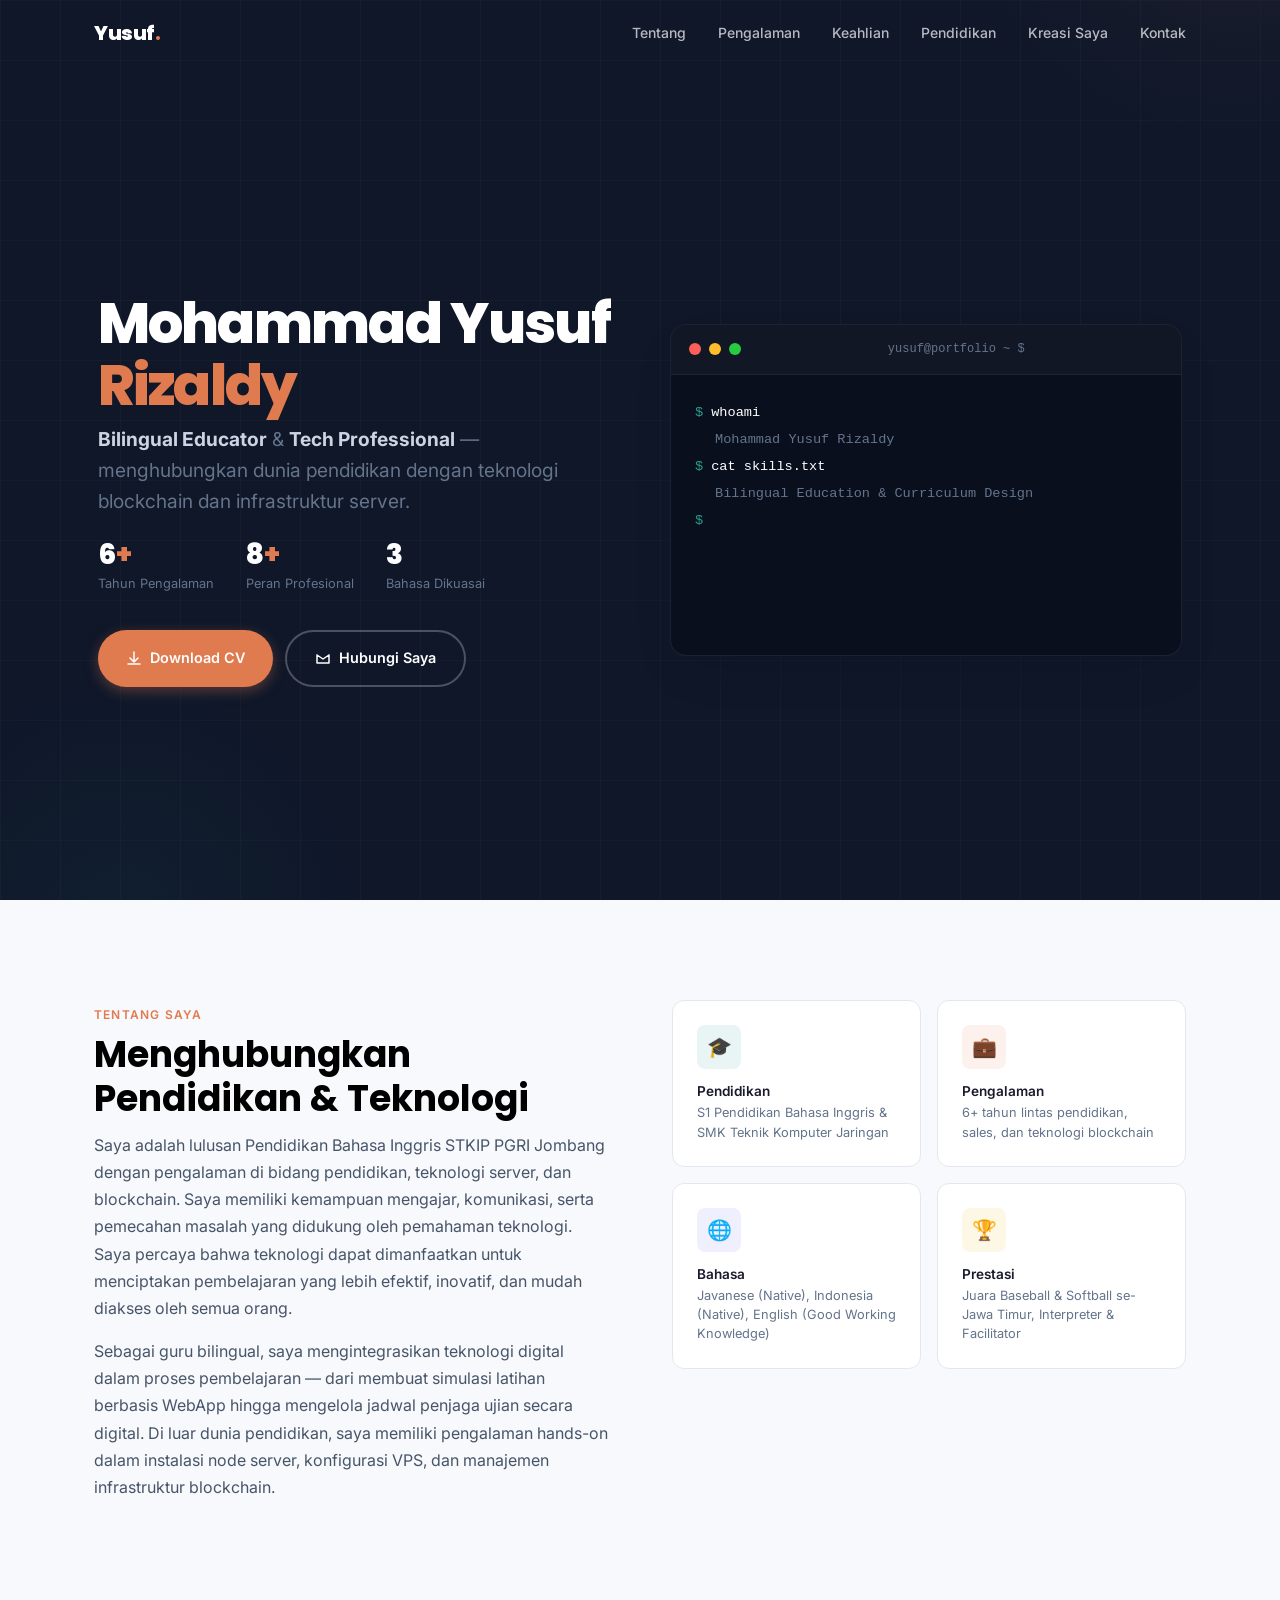
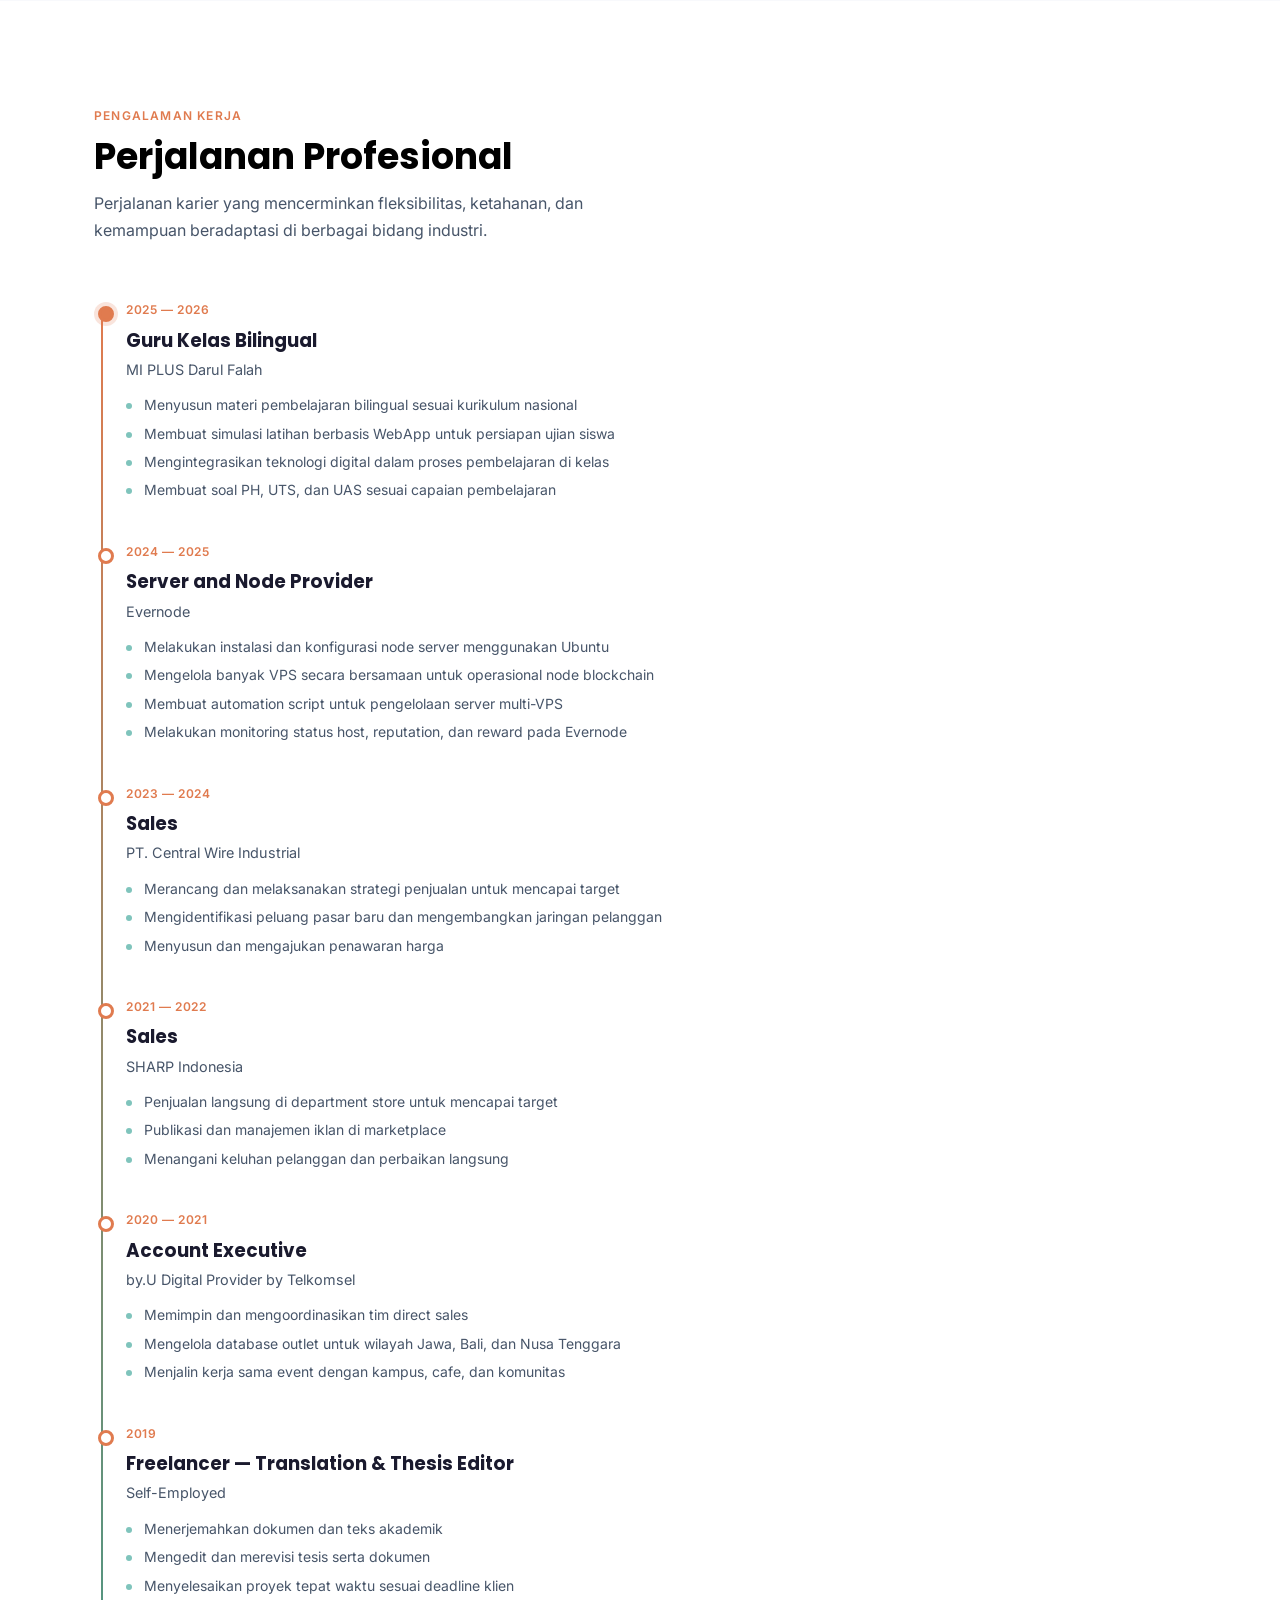
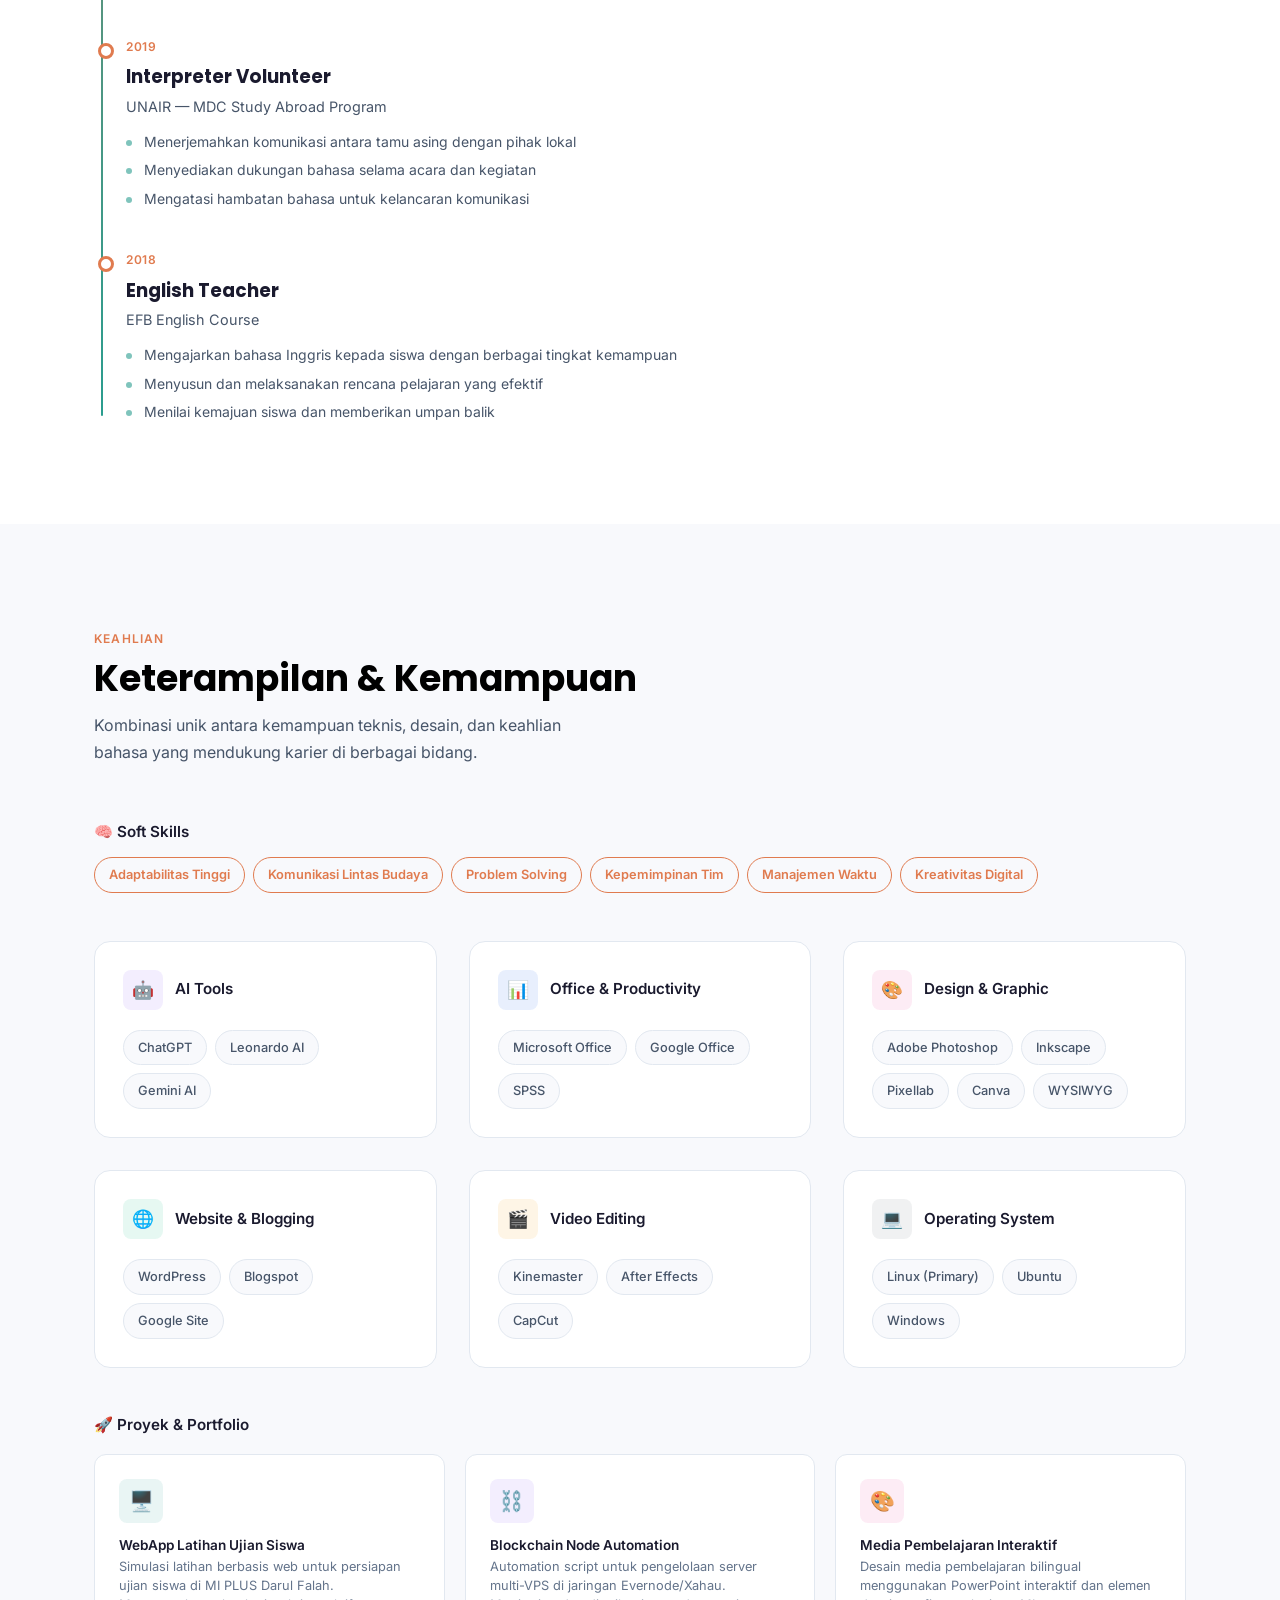
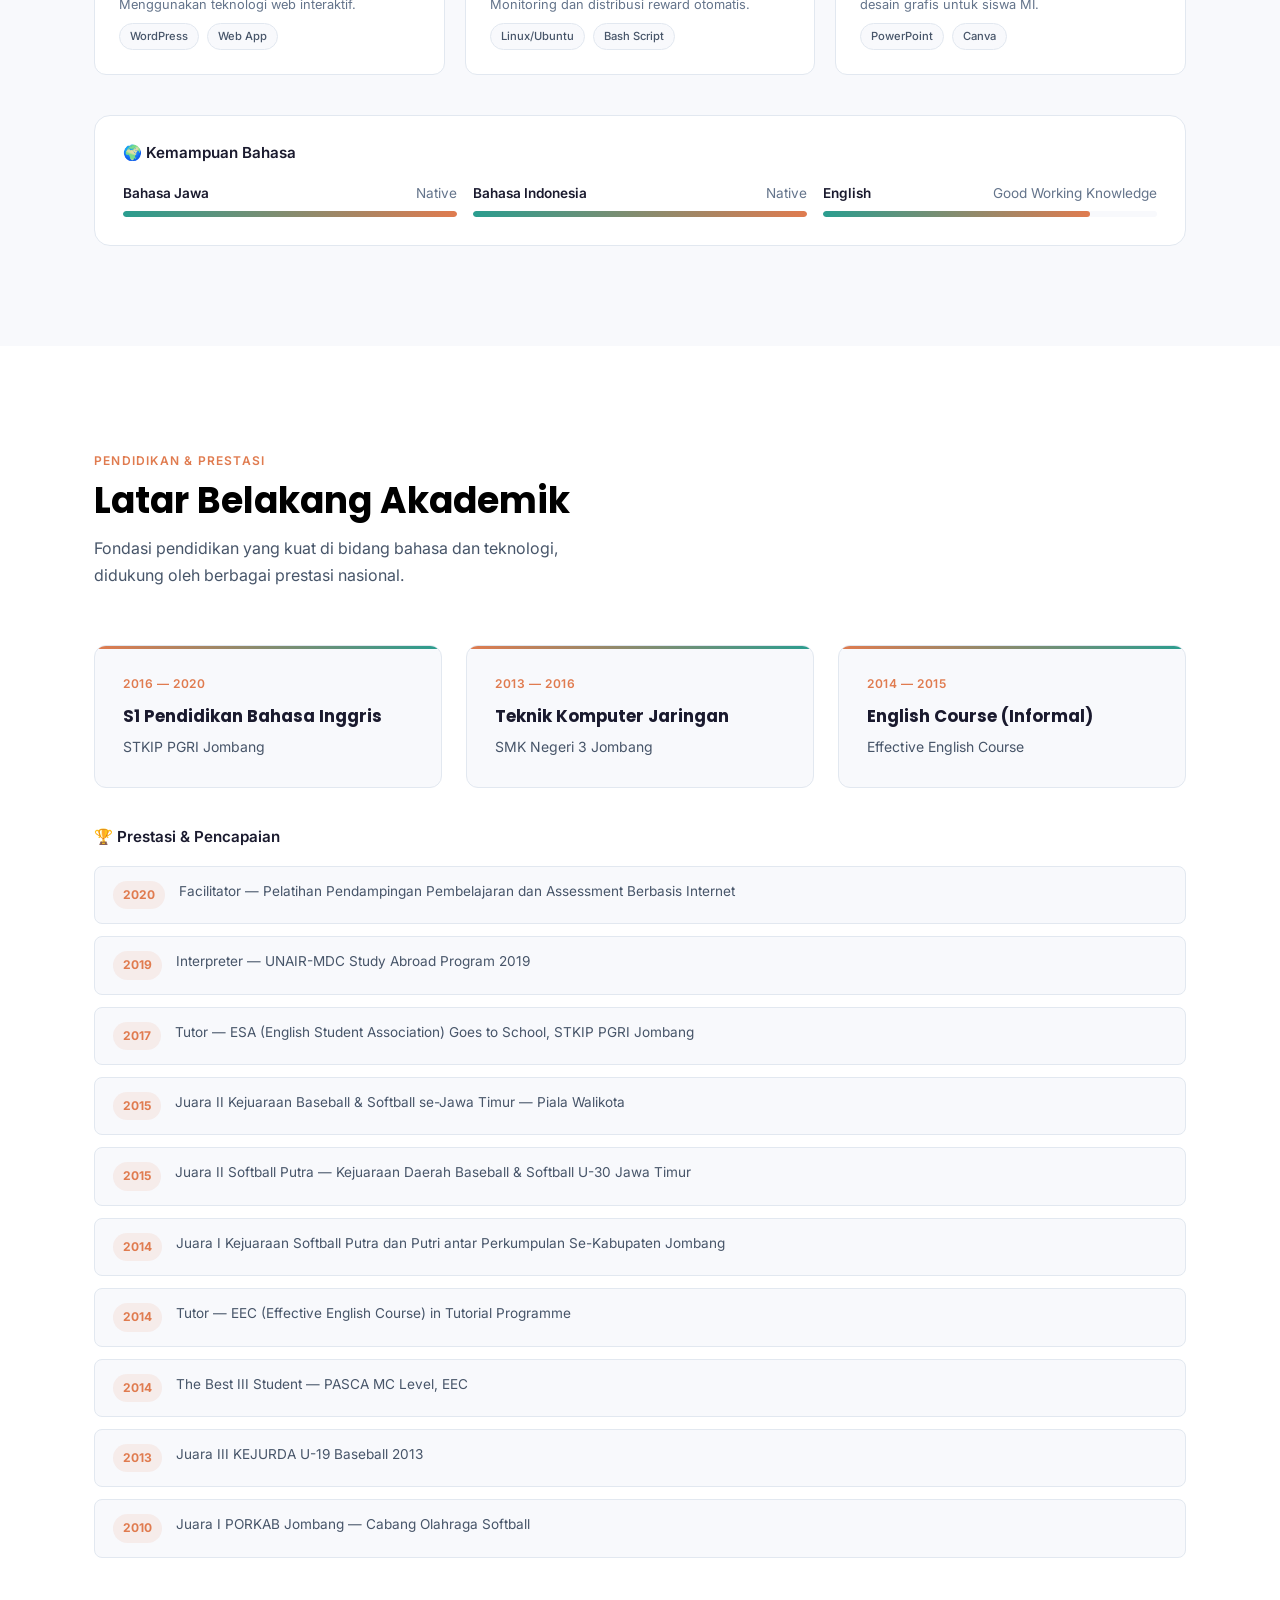
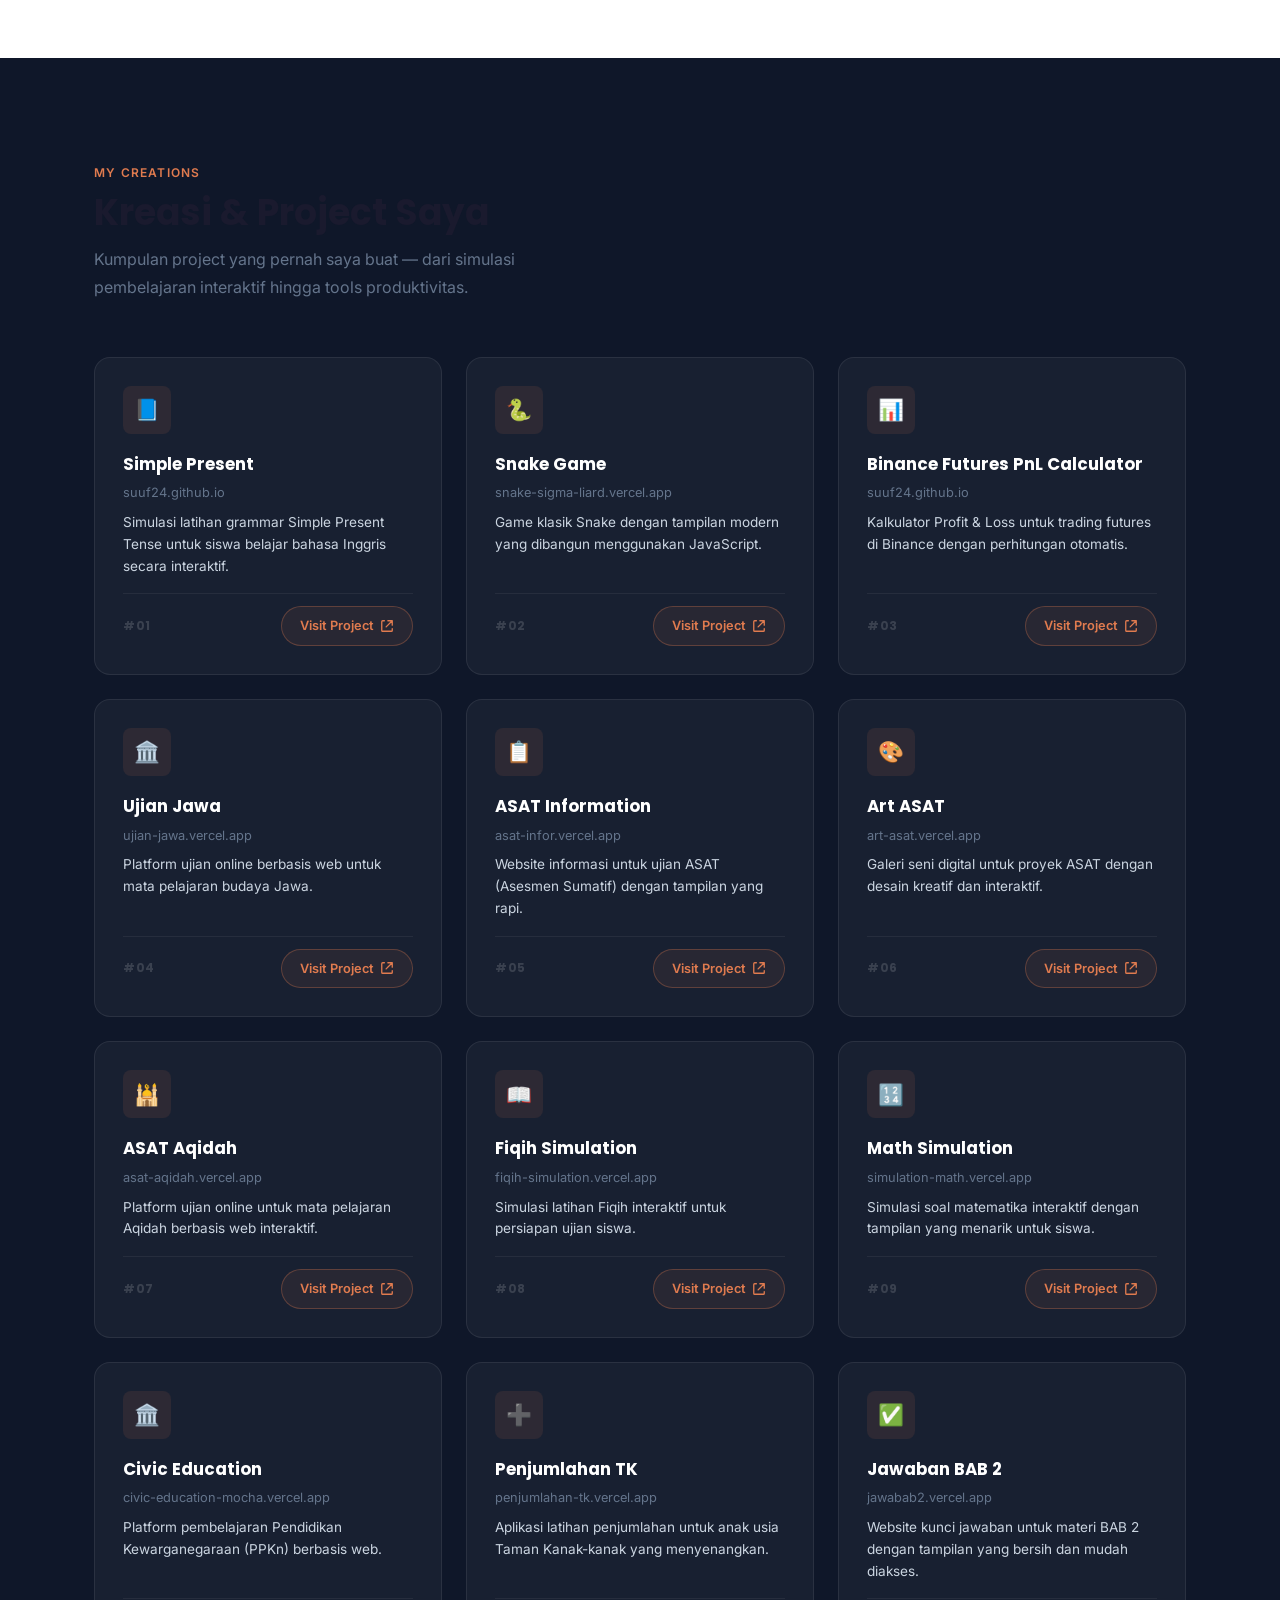
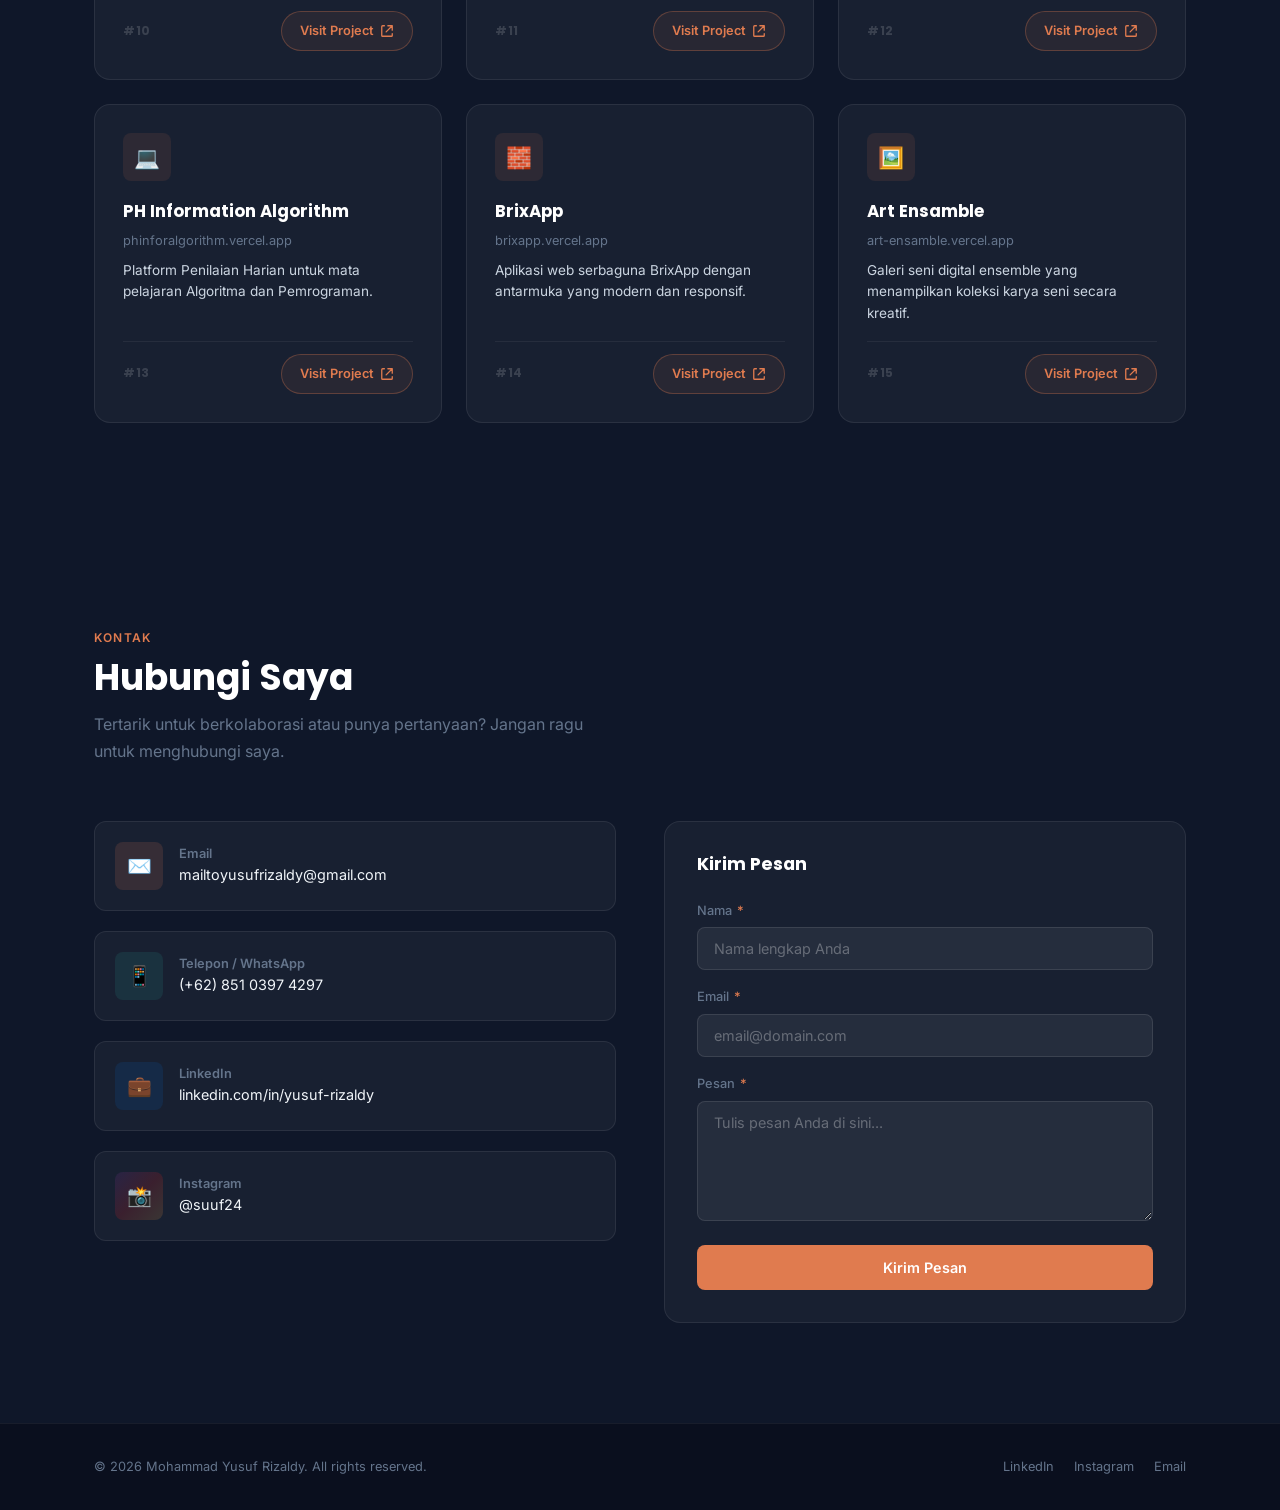
==== index.html @ 2b159a13 "Add files via upload" ====
<!DOCTYPE html>
<html lang="id">
<head>
  <meta charset="UTF-8">
  <meta name="viewport" content="width=device-width, initial-scale=1.0">
  <title>Mohammad Yusuf Rizaldy — Bilingual Educator & Tech Professional</title>
  <meta name="description" content="Portfolio Mohammad Yusuf Rizaldy — Guru Bilingual, Server & Blockchain Node Provider, dan profesional multifaset dengan latar belakang pendidikan bahasa Inggris dan teknologi.">
  <meta name="keywords" content="Mohammad Yusuf Rizaldy, portfolio, guru bilingual, blockchain, server provider, English teacher">
  <meta name="author" content="Mohammad Yusuf Rizaldy">

  <!-- Open Graph -->
  <meta property="og:title" content="Mohammad Yusuf Rizaldy — Bilingual Educator & Tech Professional">
  <meta property="og:description" content="Portfolio profesional Mohammad Yusuf Rizaldy. Guru Bilingual, Server & Blockchain Node Provider.">
  <meta property="og:type" content="website">

  <!-- Google Fonts -->
  <link rel="preconnect" href="https://fonts.googleapis.com">
  <link rel="preconnect" href="https://fonts.gstatic.com" crossorigin>
  <link href="https://fonts.googleapis.com/css2?family=Inter:wght@400;500;600;700&family=Poppins:wght@600;700;800&display=swap" rel="stylesheet">

  <style>
    /* ============================================
       CSS TOKEN SYSTEM
       ============================================ */
    :root {
      --bg-dark: #0F1729;
      --bg-darker: #0A0F1E;
      --bg-light: #F8F9FC;
      --bg-surface: #FFFFFF;
      --accent: #E07B4F;
      --accent-hover: #C96A40;
      --accent-secondary: #2A9D8F;
      --accent-secondary-hover: #238B7E;
      --text-primary: #1A1A2E;
      --text-secondary: #475569;
      --text-muted: #64748B; /* WCAG AA on #F8F9FC → 4.76:1 */
      --text-light: #CBD5E1;
      --text-on-dark: #F1F5F9;
      --border: #E2E8F0;
      --border-light: #F1F5F9;
      --shadow-sm: 0 1px 2px rgba(0,0,0,0.05);
      --shadow-md: 0 4px 6px -1px rgba(0,0,0,0.07), 0 2px 4px -2px rgba(0,0,0,0.05);
      --shadow-lg: 0 10px 25px -3px rgba(0,0,0,0.08), 0 4px 6px -4px rgba(0,0,0,0.04);
      --shadow-xl: 0 20px 50px -12px rgba(0,0,0,0.12);
      --radius-sm: 8px;
      --radius-md: 12px;
      --radius-lg: 16px;
      --radius-xl: 24px;
      --font-display: 'Poppins', sans-serif;
      --font-body: 'Inter', sans-serif;
      --transition-fast: 150ms ease;
      --transition-base: 250ms ease;
      --transition-slow: 400ms cubic-bezier(0.16, 1, 0.3, 1);
      --max-width: 1140px;
      --section-gap: 100px;
    }

    /* ============================================
       RESET & BASE
       ============================================ */
    *, *::before, *::after {
      margin: 0;
      padding: 0;
      box-sizing: border-box;
    }

    html {
      scroll-behavior: smooth;
      -webkit-text-size-adjust: 100%;
    }

    body {
      font-family: var(--font-body);
      color: var(--text-primary);
      background: var(--bg-light);
      line-height: 1.7;
      font-size: 16px;
      overflow-x: hidden;
    }

    img { max-width: 100%; display: block; }
    a { color: inherit; text-decoration: none; }
    ul { list-style: none; }

    .container {
      max-width: var(--max-width);
      margin: 0 auto;
      padding: 0 24px;
    }

    /* ============================================
       SKIP LINK (A11y)
       ============================================ */
    .skip-link {
      position: absolute;
      top: -100%;
      left: 16px;
      z-index: 10000;
      padding: 12px 24px;
      background: var(--accent);
      color: #fff;
      font-weight: 600;
      border-radius: var(--radius-sm);
      transition: top var(--transition-fast);
    }

    .skip-link:focus {
      top: 16px;
    }

    /* ============================================
       TYPOGRAPHY
       ============================================ */
    h1, h2, h3, h4 {
      font-family: var(--font-display);
      font-weight: 700;
      line-height: 1.2;
    }

    h2 {
      font-size: clamp(1.75rem, 4vw, 2.25rem);
      color: var(--text-primary);
      margin-bottom: 12px;
    }

    .section-subtitle {
      font-size: 1rem;
      color: var(--text-secondary);
      margin-bottom: 48px;
      max-width: 520px;
    }

    .section-label {
      display: inline-block;
      font-family: var(--font-body);
      font-size: 0.75rem;
      font-weight: 600;
      letter-spacing: 0.1em;
      text-transform: uppercase;
      color: var(--accent);
      margin-bottom: 8px;
    }

    /* ============================================
       BUTTONS
       ============================================ */
    .btn {
      display: inline-flex;
      align-items: center;
      gap: 8px;
      padding: 14px 28px;
      border-radius: 50px;
      font-family: var(--font-body);
      font-size: 0.9rem;
      font-weight: 600;
      border: none;
      cursor: pointer;
      transition: transform var(--transition-base), box-shadow var(--transition-base), background var(--transition-base), border-color var(--transition-base);
      white-space: nowrap;
    }

    .btn-primary {
      background: var(--accent);
      color: #fff;
      box-shadow: 0 4px 14px rgba(224, 123, 79, 0.35);
    }

    .btn-primary:hover {
      background: var(--accent-hover);
      transform: translateY(-2px);
      box-shadow: 0 6px 20px rgba(224, 123, 79, 0.45);
    }

    .btn-secondary {
      background: transparent;
      color: #fff;
      border: 2px solid rgba(255,255,255,0.25);
    }

    .btn-secondary:hover {
      border-color: rgba(255,255,255,0.5);
      background: rgba(255,255,255,0.08);
      transform: translateY(-2px);
    }

    /* ============================================
       NAVBAR
       ============================================ */
    .navbar {
      position: fixed;
      top: 0;
      left: 0;
      right: 0;
      z-index: 1000;
      padding: 16px 0;
      transition: padding var(--transition-base), background var(--transition-base);
    }

    .navbar.scrolled {
      background: rgba(15, 23, 41, 0.95);
      backdrop-filter: blur(12px);
      -webkit-backdrop-filter: blur(12px);
      padding: 12px 0;
      box-shadow: 0 4px 30px rgba(0,0,0,0.15);
    }

    .navbar .container {
      display: flex;
      align-items: center;
      justify-content: space-between;
    }

    .navbar-brand {
      font-family: var(--font-display);
      font-weight: 800;
      font-size: 1.25rem;
      color: #fff;
      letter-spacing: -0.02em;
    }

    .navbar-brand span {
      color: var(--accent);
    }

    .navbar-links {
      display: flex;
      gap: 32px;
      align-items: center;
    }

    .navbar-links a {
      color: rgba(255,255,255,0.7);
      font-size: 0.875rem;
      font-weight: 500;
      transition: color var(--transition-fast);
      position: relative;
    }

    .navbar-links a::after {
      content: '';
      position: absolute;
      bottom: -4px;
      left: 0;
      width: 0;
      height: 2px;
      background: var(--accent);
      transition: width var(--transition-base);
      border-radius: 2px;
    }

    /* Focus visible for keyboard navigation */
    :focus-visible {
      outline: 2px solid var(--accent);
      outline-offset: 2px;
      border-radius: 4px;
    }

    .navbar-links a:hover,
    .navbar-links a.active {
      color: #fff;
    }

    .navbar-links a.active::after,
    .navbar-links a:hover::after {
      width: 100%;
    }

    .hamburger {
      display: none;
      flex-direction: column;
      gap: 5px;
      cursor: pointer;
      padding: 8px;
      z-index: 1001;
      background: none;
      border: none;
      color: inherit;
    }

    .hamburger span {
      display: block;
      width: 24px;
      height: 2px;
      background: #fff;
      border-radius: 2px;
      transition: transform var(--transition-base), opacity var(--transition-base);
    }

    .hamburger.active span:nth-child(1) {
      transform: rotate(45deg) translate(5px, 5px);
    }

    .hamburger.active span:nth-child(2) {
      opacity: 0;
    }

    .hamburger.active span:nth-child(3) {
      transform: rotate(-45deg) translate(5px, -5px);
    }

    /* Mobile nav overlay */
    .nav-overlay {
      display: none;
      position: fixed;
      inset: 0;
      background: rgba(0,0,0,0.5);
      z-index: 999;
    }

    .nav-overlay.active {
      display: block;
    }

    /* ============================================
       HERO
       ============================================ */
    .hero {
      position: relative;
      min-height: 100vh;
      display: flex;
      align-items: center;
      background: var(--bg-dark);
      overflow: hidden;
    }

    .hero::before {
      content: '';
      position: absolute;
      top: -50%;
      right: -20%;
      width: 600px;
      height: 600px;
      border-radius: 50%;
      background: radial-gradient(circle, rgba(224,123,79,0.08) 0%, transparent 70%);
      pointer-events: none;
    }

    .hero::after {
      content: '';
      position: absolute;
      bottom: -30%;
      left: -10%;
      width: 500px;
      height: 500px;
      border-radius: 50%;
      background: radial-gradient(circle, rgba(42,157,143,0.06) 0%, transparent 70%);
      pointer-events: none;
    }

    .hero-grid {
      position: absolute;
      inset: 0;
      background-image:
        linear-gradient(rgba(255,255,255,0.02) 1px, transparent 1px),
        linear-gradient(90deg, rgba(255,255,255,0.02) 1px, transparent 1px);
      background-size: 60px 60px;
      pointer-events: none;
    }

    .hero .container {
      position: relative;
      z-index: 2;
      display: grid;
      grid-template-columns: 1fr 1fr;
      gap: 60px;
      align-items: center;
      padding-top: 80px;
    }

    .hero-content {
      max-width: 560px;
    }

    .hero h1 {
      font-size: clamp(2.25rem, 5.5vw, 3.5rem);
      color: #fff;
      font-weight: 800;
      line-height: 1.1;
      margin-bottom: 8px;
      letter-spacing: -0.03em;
    }

    .hero h1 .accent {
      color: var(--accent);
    }

    .hero-tagline {
      font-size: clamp(1rem, 2vw, 1.2rem);
      color: var(--text-muted);
      margin-bottom: 24px;
      line-height: 1.6;
      max-width: 480px;
    }

    .hero-tagline strong {
      color: var(--text-light);
    }

    .hero-stats {
      display: flex;
      gap: 32px;
      margin-bottom: 36px;
    }

    .hero-stat {
      text-align: left;
    }

    .hero-stat-number {
      font-family: var(--font-display);
      font-size: 1.75rem;
      font-weight: 800;
      color: #fff;
      line-height: 1;
    }

    .hero-stat-number span {
      color: var(--accent);
    }

    .hero-stat-label {
      font-size: 0.8rem;
      color: var(--text-muted);
      margin-top: 4px;
    }

    .hero-buttons {
      display: flex;
      gap: 12px;
      flex-wrap: wrap;
    }

    /* Terminal Card */
    .hero-terminal {
      background: var(--bg-darker);
      border-radius: var(--radius-lg);
      border: 1px solid rgba(255,255,255,0.08);
      overflow: hidden;
      box-shadow: var(--shadow-xl);
    }

    .terminal-header {
      display: flex;
      align-items: center;
      gap: 8px;
      padding: 14px 18px;
      background: rgba(255,255,255,0.03);
      border-bottom: 1px solid rgba(255,255,255,0.06);
    }

    .terminal-dot {
      width: 12px;
      height: 12px;
      border-radius: 50%;
    }

    .terminal-dot:nth-child(1) { background: #FF5F57; }
    .terminal-dot:nth-child(2) { background: #FFBD2E; }
    .terminal-dot:nth-child(3) { background: #28CA42; }

    .terminal-title {
      flex: 1;
      text-align: center;
      font-size: 0.75rem;
      color: var(--text-muted);
      font-family: 'SF Mono', 'Fira Code', monospace;
    }

    .terminal-body {
      padding: 24px;
      font-family: 'SF Mono', 'Fira Code', 'Courier New', monospace;
      font-size: 0.85rem;
      line-height: 2;
      min-height: 280px;
      overflow-y: auto;
      max-height: 360px;
    }

    .terminal-line {
      display: flex;
      gap: 8px;
      align-items: flex-start;
    }

    .terminal-prompt {
      color: var(--accent-secondary);
      white-space: nowrap;
      user-select: none;
    }

    .terminal-command {
      color: #fff;
    }

    .terminal-output {
      color: var(--text-muted);
      padding-left: 20px;
    }

    .terminal-cursor {
      display: inline-block;
      width: 8px;
      height: 18px;
      background: var(--accent);
      animation: blink 1s step-end infinite;
      vertical-align: text-bottom;
      margin-left: 2px;
    }

    @keyframes blink {
      0%, 100% { opacity: 1; }
      50% { opacity: 0; }
    }

    /* ============================================
       SECTIONS - COMMON
       ============================================ */
    section {
      padding: var(--section-gap) 0;
    }

    .section-header {
      text-align: left;
      margin-bottom: 56px;
    }

    /* ============================================
       ABOUT
       ============================================ */
    .about {
      background: var(--bg-light);
    }

    .about-grid {
      display: grid;
      grid-template-columns: 1fr 1fr;
      gap: 64px;
      align-items: start;
    }

    .about-text p {
      color: var(--text-secondary);
      margin-bottom: 16px;
      font-size: 1rem;
    }

    .about-text p:last-child {
      margin-bottom: 0;
    }

    .about-highlights {
      display: grid;
      grid-template-columns: 1fr 1fr;
      gap: 16px;
    }

    .highlight-card {
      background: var(--bg-surface);
      border: 1px solid var(--border);
      border-radius: var(--radius-md);
      padding: 24px;
      transition: transform var(--transition-base), box-shadow var(--transition-base), border-color var(--transition-base);
    }

    .highlight-card:hover {
      border-color: var(--accent);
      box-shadow: var(--shadow-md);
      transform: translateY(-2px);
    }

    .highlight-icon {
      width: 44px;
      height: 44px;
      border-radius: var(--radius-sm);
      display: flex;
      align-items: center;
      justify-content: center;
      font-size: 1.25rem;
      margin-bottom: 14px;
    }

    .highlight-icon.education { background: rgba(42,157,143,0.1); }
    .highlight-icon.experience { background: rgba(224,123,79,0.1); }
    .highlight-icon.language { background: rgba(99,102,241,0.1); }
    .highlight-icon.achievement { background: rgba(234,179,8,0.1); }

    .highlight-card h4 {
      font-family: var(--font-body);
      font-size: 0.85rem;
      font-weight: 600;
      color: var(--text-primary);
      margin-bottom: 4px;
    }

    .highlight-card p {
      font-size: 0.8rem;
      color: var(--text-muted);
      line-height: 1.5;
    }

    /* ============================================
       EXPERIENCE
       ============================================ */
    .experience {
      background: var(--bg-surface);
    }

    .timeline {
      position: relative;
      padding-left: 32px;
    }

    .timeline::before {
      content: '';
      position: absolute;
      left: 7px;
      top: 8px;
      bottom: 8px;
      width: 2px;
      background: linear-gradient(to bottom, var(--accent), var(--accent-secondary));
      border-radius: 2px;
    }

    .timeline-item {
      position: relative;
      padding-bottom: 40px;
    }

    .timeline-item:last-child {
      padding-bottom: 0;
    }

    .timeline-dot {
      position: absolute;
      left: -28px;
      top: 6px;
      width: 16px;
      height: 16px;
      border-radius: 50%;
      background: var(--bg-surface);
      border: 3px solid var(--accent);
      z-index: 1;
    }

    .timeline-item:first-child .timeline-dot {
      background: var(--accent);
      box-shadow: 0 0 0 4px rgba(224,123,79,0.2);
    }

    .timeline-period {
      font-size: 0.75rem;
      font-weight: 600;
      color: var(--accent);
      letter-spacing: 0.05em;
      margin-bottom: 4px;
    }

    .timeline-role {
      font-family: var(--font-display);
      font-size: 1.15rem;
      font-weight: 700;
      color: var(--text-primary);
      margin-bottom: 2px;
    }

    .timeline-company {
      font-size: 0.9rem;
      color: var(--text-secondary);
      margin-bottom: 12px;
    }

    .timeline-desc {
      display: flex;
      flex-direction: column;
      gap: 6px;
    }

    .timeline-desc li {
      font-size: 0.875rem;
      color: var(--text-secondary);
      padding-left: 18px;
      position: relative;
      line-height: 1.6;
    }

    .timeline-desc li::before {
      content: '';
      position: absolute;
      left: 0;
      top: 9px;
      width: 6px;
      height: 6px;
      border-radius: 50%;
      background: var(--accent-secondary);
      opacity: 0.6;
    }

    /* ============================================
       SKILLS
       ============================================ */
    .skills {
      background: var(--bg-light);
    }

    .skills-grid {
      display: grid;
      grid-template-columns: repeat(auto-fit, minmax(300px, 1fr));
      gap: 32px;
    }

    .skill-category {
      background: var(--bg-surface);
      border: 1px solid var(--border);
      border-radius: var(--radius-lg);
      padding: 28px;
      transition: border-color var(--transition-base), box-shadow var(--transition-base);
    }

    .skill-category:hover {
      border-color: var(--accent-secondary);
      box-shadow: var(--shadow-md);
    }

    .skill-category-header {
      display: flex;
      align-items: center;
      gap: 12px;
      margin-bottom: 20px;
    }

    .skill-category-icon {
      width: 40px;
      height: 40px;
      border-radius: var(--radius-sm);
      display: flex;
      align-items: center;
      justify-content: center;
      font-size: 1.1rem;
    }

    .skill-category-icon.ai { background: rgba(139,92,246,0.1); }
    .skill-category-icon.office { background: rgba(37,99,235,0.1); }
    .skill-category-icon.design { background: rgba(236,72,153,0.1); }
    .skill-category-icon.web { background: rgba(16,185,129,0.1); }
    .skill-category-icon.video { background: rgba(245,158,11,0.1); }
    .skill-category-icon.os { background: rgba(107,114,128,0.1); }

    .skill-category h3 {
      font-family: var(--font-body);
      font-size: 0.95rem;
      font-weight: 600;
      color: var(--text-primary);
    }

    .skill-tags {
      display: flex;
      flex-wrap: wrap;
      gap: 8px;
    }

    .skill-tag {
      display: inline-block;
      padding: 6px 14px;
      border-radius: 50px;
      font-size: 0.8rem;
      font-weight: 500;
      background: var(--bg-light);
      color: var(--text-secondary);
      border: 1px solid var(--border);
      transition: border-color var(--transition-fast), color var(--transition-fast), background var(--transition-fast);
    }

    .skill-tag:hover {
      border-color: var(--accent-secondary);
      color: var(--accent-secondary);
      background: rgba(42,157,143,0.05);
    }

    /* Language Skills */
    .languages-section {
      margin-top: 40px;
      background: var(--bg-surface);
      border: 1px solid var(--border);
      border-radius: var(--radius-lg);
      padding: 28px;
    }

    .languages-section h3 {
      font-family: var(--font-body);
      font-size: 0.95rem;
      font-weight: 600;
      margin-bottom: 20px;
      display: flex;
      align-items: center;
      gap: 8px;
    }

    .language-bars {
      display: grid;
      grid-template-columns: repeat(auto-fit, minmax(200px, 1fr));
      gap: 16px;
    }

    .language-item {
      display: flex;
      flex-direction: column;
      gap: 6px;
    }

    .language-header {
      display: flex;
      justify-content: space-between;
      font-size: 0.85rem;
    }

    .language-name {
      font-weight: 600;
      color: var(--text-primary);
    }

    .language-level {
      color: var(--text-muted);
    }

    .language-bar {
      height: 6px;
      background: var(--bg-light);
      border-radius: 3px;
      overflow: hidden;
    }

    .language-bar-fill {
      height: 100%;
      border-radius: 3px;
      background: linear-gradient(90deg, var(--accent-secondary), var(--accent));
      transition: width 1s cubic-bezier(0.16, 1, 0.3, 1);
      width: 0;
    }

    .language-bar-fill.native { width: 100%; }
    .language-bar-fill.good { width: 80%; }

    /* ============================================
       SOFT SKILLS & PROJECTS
       ============================================ */
    .soft-skills {
      margin-bottom: 48px;
    }

    .soft-skills-title {
      font-family: var(--font-body);
      font-size: 0.95rem;
      font-weight: 600;
      margin-bottom: 16px;
    }

    .skill-tag-accent {
      border-color: var(--accent);
      color: var(--accent);
      font-weight: 600;
    }

    .projects-section {
      margin-top: 48px;
    }

    .projects-title {
      font-family: var(--font-body);
      font-size: 0.95rem;
      font-weight: 600;
      margin-bottom: 20px;
    }

    .projects-grid {
      display: grid;
      grid-template-columns: repeat(auto-fit, minmax(280px, 1fr));
      gap: 20px;
    }

    .project-desc {
      font-size: 0.8rem;
      color: var(--text-muted);
      line-height: 1.5;
      margin-bottom: 8px;
    }

    .project-icon-teal { background: rgba(42,157,143,0.1); }
    .project-icon-purple { background: rgba(139,92,246,0.1); }
    .project-icon-pink { background: rgba(236,72,153,0.1); }

    .skill-tag-sm {
      font-size: 0.7rem;
      padding: 3px 10px;
    }

    /* ============================================
       EDUCATION
       ============================================ */
    .education {
      background: var(--bg-surface);
    }

    .education-grid {
      display: grid;
      grid-template-columns: repeat(auto-fit, minmax(300px, 1fr));
      gap: 24px;
      margin-bottom: 40px;
    }

    .edu-card {
      background: var(--bg-light);
      border: 1px solid var(--border);
      border-radius: var(--radius-md);
      padding: 28px;
      transition: transform var(--transition-base), box-shadow var(--transition-base);
      position: relative;
      overflow: hidden;
    }

    .edu-card::before {
      content: '';
      position: absolute;
      top: 0;
      left: 0;
      right: 0;
      height: 3px;
      background: linear-gradient(90deg, var(--accent), var(--accent-secondary));
    }

    .edu-card:hover {
      box-shadow: var(--shadow-md);
      transform: translateY(-2px);
    }

    .edu-period {
      font-size: 0.75rem;
      font-weight: 600;
      color: var(--accent);
      letter-spacing: 0.05em;
      margin-bottom: 8px;
    }

    .edu-degree {
      font-family: var(--font-display);
      font-size: 1.05rem;
      font-weight: 700;
      color: var(--text-primary);
      margin-bottom: 4px;
    }

    .edu-school {
      font-size: 0.875rem;
      color: var(--text-secondary);
    }

    /* Achievements */
    .achievements {
      margin-top: 16px;
    }

    .achievements h3 {
      font-family: var(--font-body);
      font-size: 0.95rem;
      font-weight: 600;
      margin-bottom: 20px;
      display: flex;
      align-items: center;
      gap: 8px;
    }

    .achievement-list {
      display: grid;
      gap: 12px;
    }

    .achievement-item {
      display: flex;
      align-items: flex-start;
      gap: 14px;
      padding: 14px 18px;
      background: var(--bg-light);
      border: 1px solid var(--border);
      border-radius: var(--radius-sm);
      transition: border-color var(--transition-fast), background var(--transition-fast);
      break-inside: avoid;
    }

    .achievement-item:hover {
      border-color: rgba(234,179,8,0.3);
      background: rgba(234,179,8,0.03);
    }

    .achievement-year {
      font-size: 0.75rem;
      font-weight: 700;
      color: var(--accent);
      background: rgba(224,123,79,0.1);
      padding: 4px 10px;
      border-radius: 50px;
      white-space: nowrap;
      flex-shrink: 0;
    }

    .achievement-text {
      font-size: 0.85rem;
      color: var(--text-secondary);
      line-height: 1.5;
    }

    /* ============================================
       CONTACT
       ============================================ */
    .contact {
      background: var(--bg-dark);
      color: var(--text-on-dark);
    }

    .contact .section-subtitle {
      color: var(--text-muted);
    }

    #about-heading {
      color: #000;
    }

    #experience-heading {
      color: #000;
    }

    #skills-heading {
      color: #000;
    }

    #education-heading {
      color: #000;
    }

    #contact-heading {
      color: #fff;
    }

    .contact-grid {
      display: grid;
      grid-template-columns: 1fr 1fr;
      gap: 48px;
      align-items: start;
    }

    .contact-info {
      display: flex;
      flex-direction: column;
      gap: 20px;
    }

    .contact-card {
      display: flex;
      align-items: center;
      gap: 16px;
      padding: 20px;
      background: rgba(255,255,255,0.04);
      border: 1px solid rgba(255,255,255,0.08);
      border-radius: var(--radius-md);
      transition: border-color var(--transition-base), background var(--transition-base), transform var(--transition-base);
    }

    .contact-card:hover {
      border-color: rgba(224,123,79,0.3);
      background: rgba(255,255,255,0.06);
      transform: translateX(4px);
    }

    .contact-icon {
      width: 48px;
      height: 48px;
      border-radius: var(--radius-sm);
      display: flex;
      align-items: center;
      justify-content: center;
      font-size: 1.25rem;
      flex-shrink: 0;
    }

    .contact-icon.email { background: rgba(224,123,79,0.15); }
    .contact-icon.phone { background: rgba(42,157,143,0.15); }
    .contact-icon.linkedin { background: rgba(10,102,194,0.15); }
    .contact-icon.ig { background: linear-gradient(135deg, rgba(131,58,180,0.15), rgba(253,29,29,0.15), rgba(252,176,69,0.15)); }

    .contact-detail h4 {
      font-family: var(--font-body);
      font-size: 0.8rem;
      font-weight: 600;
      color: var(--text-muted);
      margin-bottom: 2px;
    }

    .contact-detail p, .contact-detail a {
      font-size: 0.9rem;
      color: var(--text-on-dark);
      word-break: break-all;
    }

    .contact-detail a:hover {
      color: var(--accent);
    }

    /* Contact Form */
    .contact-form {
      background: rgba(255,255,255,0.04);
      border: 1px solid rgba(255,255,255,0.08);
      border-radius: var(--radius-lg);
      padding: 32px;
    }

    .contact-form h3 {
      font-family: var(--font-display);
      font-size: 1.1rem;
      color: #fff;
      margin-bottom: 24px;
    }

    .form-group {
      margin-bottom: 16px;
    }

    .form-group label {
      display: block;
      font-size: 0.8rem;
      font-weight: 500;
      color: var(--text-muted);
      margin-bottom: 6px;
    }

    .form-group label .required {
      color: var(--accent);
      margin-left: 2px;
    }

    .form-group input,
    .form-group textarea {
      width: 100%;
      padding: 12px 16px;
      background: rgba(255,255,255,0.06);
      border: 1px solid rgba(255,255,255,0.1);
      border-radius: var(--radius-sm);
      color: #fff;
      font-family: var(--font-body);
      font-size: 0.9rem;
      transition: border-color var(--transition-fast);
      outline: none;
    }

    .form-group input::placeholder,
    .form-group textarea::placeholder {
      color: rgba(255,255,255,0.3);
    }

    .form-group input:focus,
    .form-group textarea:focus {
      border-color: var(--accent);
    }

    .form-group textarea {
      resize: vertical;
      min-height: 120px;
    }

    .form-error {
      font-size: 0.75rem;
      color: #F87171;
      margin-top: 4px;
      display: none;
    }

    .form-group.error input,
    .form-group.error textarea {
      border-color: #F87171;
    }

    .form-group.error .form-error {
      display: block;
    }

    .form-submit {
      width: 100%;
      padding: 14px;
      background: var(--accent);
      color: #fff;
      border: none;
      border-radius: var(--radius-sm);
      font-family: var(--font-body);
      font-size: 0.9rem;
      font-weight: 600;
      cursor: pointer;
      transition: background var(--transition-base), transform var(--transition-base);
    }

    .form-submit:hover:not(:disabled) {
      background: var(--accent-hover);
      transform: translateY(-1px);
    }

    .form-submit:disabled {
      opacity: 0.6;
      cursor: not-allowed;
    }

    .form-success {
      display: none;
      text-align: center;
      padding: 24px;
      color: var(--accent-secondary);
      font-weight: 600;
    }

    .form-success.show {
      display: block;
    }

    /* ============================================
       FOOTER
       ============================================ */
    .footer {
      background: var(--bg-darker);
      padding: 32px 0;
      border-top: 1px solid rgba(255,255,255,0.06);
    }

    .footer .container {
      display: flex;
      justify-content: space-between;
      align-items: center;
    }

    .footer-text {
      font-size: 0.8rem;
      color: var(--text-muted);
    }

    .footer-links {
      display: flex;
      gap: 20px;
    }

    .footer-links a {
      font-size: 0.8rem;
      color: var(--text-muted);
      transition: color var(--transition-fast);
    }

    .footer-links a:hover {
      color: var(--accent);
    }

    /* ============================================
       SCROLL ANIMATIONS
       ============================================ */
    .reveal {
      opacity: 0;
      transform: translateY(30px);
      transition: opacity 0.6s cubic-bezier(0.16, 1, 0.3, 1),
                  transform 0.6s cubic-bezier(0.16, 1, 0.3, 1);
    }

    .reveal.visible {
      opacity: 1;
      transform: translateY(0);
    }

    /* ============================================
       REDUCED MOTION
       ============================================ */
    @media (prefers-reduced-motion: reduce) {
      *, *::before, *::after {
        animation-duration: 0.01ms !important;
        animation-iteration-count: 1 !important;
        transition-duration: 0.01ms !important;
      }

      .reveal {
        opacity: 1;
        transform: none;
      }

      html {
        scroll-behavior: auto;
      }
    }

    /* ============================================
       MOBILE RESPONSIVE
       ============================================ */
    @media (max-width: 768px) {
      :root {
        --section-gap: 64px;
      }

      .navbar-links {
        position: fixed;
        top: 0;
        right: -100%;
        width: 280px;
        height: 100vh;
        background: var(--bg-dark);
        flex-direction: column;
        justify-content: center;
        gap: 28px;
        padding: 40px;
        transition: right var(--transition-slow);
        box-shadow: -10px 0 30px rgba(0,0,0,0.3);
      }

      .navbar-links.open {
        right: 0;
      }

      .navbar-links a {
        font-size: 1.1rem;
      }

      .hamburger {
        display: flex;
      }

      .hero .container {
        grid-template-columns: 1fr;
        gap: 40px;
        padding-top: 100px;
      }

      .hero-terminal {
        order: -1;
      }

      .hero-buttons {
        flex-direction: column;
      }

      .hero-buttons .btn {
        justify-content: center;
      }

      .about-grid {
        grid-template-columns: 1fr;
        gap: 32px;
      }

      .about-highlights {
        grid-template-columns: 1fr 1fr;
      }

      .contact-grid {
        grid-template-columns: 1fr;
      }

      .footer .container {
        flex-direction: column;
        gap: 12px;
        text-align: center;
      }
    }

    @media (max-width: 480px) {
      .hero-stats {
        gap: 24px;
      }

      .about-highlights {
        grid-template-columns: 1fr;
      }

      .skills-grid {
        grid-template-columns: 1fr;
      }

      .education-grid {
        grid-template-columns: 1fr;
      }

      .language-bars {
        grid-template-columns: 1fr;
      }
    }

    /* ============================================
       MY CREATIONS (PORTFOLIO)
       ============================================ */
    .creations {
      background: var(--bg-dark);
      color: var(--text-on-dark);
    }

    .creations .section-subtitle {
      color: var(--text-muted);
    }

    .creations-grid {
      display: grid;
      grid-template-columns: repeat(auto-fill, minmax(300px, 1fr));
      gap: 24px;
    }

    .creation-card {
      background: rgba(255,255,255,0.04);
      border: 1px solid rgba(255,255,255,0.08);
      border-radius: var(--radius-lg);
      padding: 28px;
      display: flex;
      flex-direction: column;
      gap: 16px;
      transition: transform var(--transition-base), box-shadow var(--transition-base), border-color var(--transition-base), background var(--transition-base);
      position: relative;
      overflow: hidden;
    }

    .creation-card::before {
      content: '';
      position: absolute;
      top: 0;
      left: 0;
      right: 0;
      height: 3px;
      background: linear-gradient(90deg, var(--accent), var(--accent-secondary));
      opacity: 0;
      transition: opacity var(--transition-base);
    }

    .creation-card:hover {
      transform: translateY(-4px);
      box-shadow: 0 12px 32px rgba(0,0,0,0.3);
      border-color: rgba(224,123,79,0.3);
      background: rgba(255,255,255,0.06);
    }

    .creation-card:hover::before {
      opacity: 1;
    }

    .creation-card-icon {
      width: 48px;
      height: 48px;
      border-radius: var(--radius-sm);
      display: flex;
      align-items: center;
      justify-content: center;
      font-size: 1.3rem;
      background: rgba(224,123,79,0.1);
      flex-shrink: 0;
    }

    .creation-card-content {
      flex: 1;
      display: flex;
      flex-direction: column;
      gap: 4px;
    }

    .creation-card-title {
      font-family: var(--font-display);
      font-size: 1.05rem;
      font-weight: 700;
      color: #fff;
    }

    .creation-card-domain {
      font-size: 0.8rem;
      color: var(--text-muted);
      word-break: break-all;
    }

    .creation-card-desc {
      font-size: 0.85rem;
      color: var(--text-light);
      line-height: 1.6;
      margin-top: 4px;
    }

    .creation-card-footer {
      display: flex;
      align-items: center;
      justify-content: space-between;
      margin-top: auto;
      padding-top: 12px;
      border-top: 1px solid rgba(255,255,255,0.06);
    }

    .creation-card-link {
      display: inline-flex;
      align-items: center;
      gap: 6px;
      padding: 8px 18px;
      border-radius: 50px;
      font-size: 0.8rem;
      font-weight: 600;
      color: var(--accent);
      border: 1px solid rgba(224,123,79,0.3);
      background: rgba(224,123,79,0.08);
      transition: background var(--transition-base), border-color var(--transition-base), color var(--transition-base);
      text-decoration: none;
      white-space: nowrap;
    }

    .creation-card-link:hover {
      background: var(--accent);
      border-color: var(--accent);
      color: #fff;
    }

    .creation-card-link svg {
      width: 14px;
      height: 14px;
      transition: transform var(--transition-base);
    }

    .creation-card-link:hover svg {
      transform: translate(2px, -2px);
    }

    .creation-card-number {
      font-family: var(--font-display);
      font-size: 0.75rem;
      font-weight: 700;
      color: rgba(255,255,255,0.15);
      letter-spacing: 0.05em;
    }

    @media (max-width: 768px) {
      .creations-grid {
        grid-template-columns: 1fr;
      }
    }

    @media (max-width: 480px) {
      .creation-card {
        padding: 20px;
      }
    }

    /* ============================================
       PRINT STYLES
       ============================================ */
    @media print {
      .navbar, .hero-terminal, .hamburger, .contact-form,
      .hero-buttons, .footer-links, .btn, .skip-link, .nav-overlay {
        display: none !important;
      }

      body {
        background: #fff;
        color: #000;
        font-size: 12pt;
      }

      section {
        padding: 20pt 0;
        break-inside: avoid;
      }

      .hero {
        min-height: auto;
        background: #fff;
        padding: 20pt 0;
      }

      .hero h1, .hero-tagline, .hero-stat-number {
        color: #000;
      }

      .reveal {
        opacity: 1;
        transform: none;
      }

      .achievement-item {
        break-inside: avoid;
      }

      a { color: #000; }
    }
  </style>
</head>

<body>

  <!-- Skip Link for keyboard navigation -->
  <a href="#main-content" class="skip-link">Lang ke konten utama</a>

  <!-- Mobile nav overlay -->
  <div class="nav-overlay" id="navOverlay"></div>

  <!-- ============================================
       NAVBAR
       ============================================ -->
  <nav class="navbar" id="navbar" role="navigation" aria-label="Navigasi utama">
    <div class="container">
      <a href="#hero" class="navbar-brand" aria-label="Kembali ke atas">Yusuf<span>.</span></a>
      <div class="navbar-links" id="navLinks" role="menubar">
        <a href="#about" role="menuitem">Tentang</a>
        <a href="#experience" role="menuitem">Pengalaman</a>
        <a href="#skills" role="menuitem">Keahlian</a>
        <a href="#education" role="menuitem">Pendidikan</a>
        <a href="#creations" role="menuitem">Kreasi Saya</a>
        <a href="#contact" role="menuitem">Kontak</a>
      </div>
      <button class="hamburger" id="hamburger" aria-label="Toggle menu" aria-expanded="false" aria-controls="navLinks">
        <span></span>
        <span></span>
        <span></span>
      </button>
    </div>
  </nav>

  <!-- ============================================
       MAIN CONTENT
       ============================================ -->
  <main id="main-content">

  <!-- ============================================
       HERO
       ============================================ -->
  <section class="hero" id="hero" aria-label="Hero">
    <div class="hero-grid" aria-hidden="true"></div>
    <div class="container">
      <div class="hero-content">
        <h1>Mohammad Yusuf<br><span class="accent">Rizaldy</span></h1>
        <p class="hero-tagline">
          <strong>Bilingual Educator</strong> &amp; <strong>Tech Professional</strong> — menghubungkan dunia pendidikan dengan teknologi blockchain dan infrastruktur server.
        </p>
        <div class="hero-stats" role="list" aria-label="Statistik karier">
          <div class="hero-stat" role="listitem">
            <div class="hero-stat-number" aria-label="6 plus tahun pengalaman">6<span aria-hidden="true">+</span></div>
            <div class="hero-stat-label">Tahun Pengalaman</div>
          </div>
          <div class="hero-stat" role="listitem">
            <div class="hero-stat-number" aria-label="8 plus peran profesional">8<span aria-hidden="true">+</span></div>
            <div class="hero-stat-label">Peran Profesional</div>
          </div>
          <div class="hero-stat" role="listitem">
            <div class="hero-stat-number" aria-label="3 bahasa dikuasai">3</div>
            <div class="hero-stat-label">Bahasa Dikuasai</div>
          </div>
        </div>
        <div class="hero-buttons">
          <a href="cv.pdf" class="btn btn-primary" download aria-label="Download CV dalam format PDF">
            <svg width="16" height="16" viewBox="0 0 16 16" fill="none" aria-hidden="true"><path d="M8 1v10M4 7l4 4 4-4M2 13h12" stroke="currentColor" stroke-width="1.5" stroke-linecap="round" stroke-linejoin="round"/></svg>
            Download CV
          </a>
          <a href="#contact" class="btn btn-secondary">
            <svg width="16" height="16" viewBox="0 0 16 16" fill="none" aria-hidden="true"><path d="M2 4l6 4 6-4M2 4v8h12V4" stroke="currentColor" stroke-width="1.5" stroke-linecap="round" stroke-linejoin="round"/></svg>
            Hubungi Saya
          </a>
        </div>
      </div>

      <div class="hero-terminal" role="img" aria-label="Terminal interaktif yang menampilkan keterampilan">
        <div class="terminal-header">
          <div class="terminal-dot" aria-hidden="true"></div>
          <div class="terminal-dot" aria-hidden="true"></div>
          <div class="terminal-dot" aria-hidden="true"></div>
          <span class="terminal-title">yusuf@portfolio ~ $</span>
        </div>
        <div class="terminal-body" id="terminalBody">
          <div class="terminal-line">
            <span class="terminal-prompt" aria-hidden="true">$</span>
            <span class="terminal-command">whoami</span>
          </div>
          <div class="terminal-output">Mohammad Yusuf Rizaldy</div>
          <div class="terminal-line">
            <span class="terminal-prompt" aria-hidden="true">$</span>
            <span class="terminal-command">cat skills.txt</span>
          </div>
          <div class="terminal-output" id="typingOutput" aria-live="polite"></div>
          <div class="terminal-line" id="typingLine">
            <span class="terminal-prompt" aria-hidden="true">$</span>
            <span class="terminal-command" id="typedCommand"></span>
            <span class="terminal-cursor" id="cursor" aria-hidden="true"></span>
          </div>
        </div>
      </div>
    </div>
  </section>

  <!-- ============================================
       ABOUT
       ============================================ -->
  <section class="about" id="about" aria-labelledby="about-heading">
    <div class="container">
      <div class="about-grid">
        <div class="about-text reveal">
          <span class="section-label">Tentang Saya</span>
          <h2 id="about-heading">Menghubungkan Pendidikan &amp; Teknologi</h2>
          <p>
            Saya adalah lulusan Pendidikan Bahasa Inggris STKIP PGRI Jombang dengan pengalaman di bidang pendidikan, teknologi server, dan blockchain. Saya memiliki kemampuan mengajar, komunikasi, serta pemecahan masalah yang didukung oleh pemahaman teknologi. Saya percaya bahwa teknologi dapat dimanfaatkan untuk menciptakan pembelajaran yang lebih efektif, inovatif, dan mudah diakses oleh semua orang.
          </p>
          <!-- ASUMSI: Profil singkat disusun berdasarkan ringkasan CV dan pengalaman kerja yang tersedia -->
          <p>
            Sebagai guru bilingual, saya mengintegrasikan teknologi digital dalam proses pembelajaran — dari membuat simulasi latihan berbasis WebApp hingga mengelola jadwal penjaga ujian secara digital. Di luar dunia pendidikan, saya memiliki pengalaman hands-on dalam instalasi node server, konfigurasi VPS, dan manajemen infrastruktur blockchain.
          </p>
        </div>
        <div class="about-highlights reveal">
          <div class="highlight-card">
            <div class="highlight-icon education" aria-hidden="true">🎓</div>
            <h4>Pendidikan</h4>
            <p>S1 Pendidikan Bahasa Inggris &amp; SMK Teknik Komputer Jaringan</p>
          </div>
          <div class="highlight-card">
            <div class="highlight-icon experience" aria-hidden="true">💼</div>
            <h4>Pengalaman</h4>
            <p>6+ tahun lintas pendidikan, sales, dan teknologi blockchain</p>
          </div>
          <div class="highlight-card">
            <div class="highlight-icon language" aria-hidden="true">🌐</div>
            <h4>Bahasa</h4>
            <p>Javanese (Native), Indonesia (Native), English (Good Working Knowledge)</p>
          </div>
          <div class="highlight-card">
            <div class="highlight-icon achievement" aria-hidden="true">🏆</div>
            <h4>Prestasi</h4>
            <p>Juara Baseball &amp; Softball se-Jawa Timur, Interpreter &amp; Facilitator</p>
          </div>
        </div>
      </div>
    </div>
  </section>

  <!-- ============================================
       EXPERIENCE
       ============================================ -->
  <section class="experience" id="experience" aria-labelledby="experience-heading">
    <div class="container">
      <div class="section-header reveal">
        <span class="section-label">Pengalaman Kerja</span>
        <h2 id="experience-heading">Perjalanan Profesional</h2>
        <p class="section-subtitle">Perjalanan karier yang mencerminkan fleksibilitas, ketahanan, dan kemampuan beradaptasi di berbagai bidang industri.</p>
      </div>

      <div class="timeline" role="list" aria-label="Timeline pengalaman kerja">
        <div class="timeline-item reveal" role="listitem">
          <div class="timeline-dot" aria-hidden="true"></div>
          <div class="timeline-period">2025 — 2026</div>
          <div class="timeline-role">Guru Kelas Bilingual</div>
          <div class="timeline-company">MI PLUS Darul Falah</div>
          <ul class="timeline-desc">
            <li>Menyusun materi pembelajaran bilingual sesuai kurikulum nasional</li>
            <li>Membuat simulasi latihan berbasis WebApp untuk persiapan ujian siswa</li>
            <li>Mengintegrasikan teknologi digital dalam proses pembelajaran di kelas</li>
            <li>Membuat soal PH, UTS, dan UAS sesuai capaian pembelajaran</li>
          </ul>
        </div>

        <div class="timeline-item reveal" role="listitem">
          <div class="timeline-dot" aria-hidden="true"></div>
          <div class="timeline-period">2024 — 2025</div>
          <div class="timeline-role">Server and Node Provider</div>
          <div class="timeline-company">Evernode</div>
          <ul class="timeline-desc">
            <li>Melakukan instalasi dan konfigurasi node server menggunakan Ubuntu</li>
            <li>Mengelola banyak VPS secara bersamaan untuk operasional node blockchain</li>
            <li>Membuat automation script untuk pengelolaan server multi-VPS</li>
            <li>Melakukan monitoring status host, reputation, dan reward pada Evernode</li>
          </ul>
        </div>

        <div class="timeline-item reveal" role="listitem">
          <div class="timeline-dot" aria-hidden="true"></div>
          <div class="timeline-period">2023 — 2024</div>
          <div class="timeline-role">Sales</div>
          <div class="timeline-company">PT. Central Wire Industrial</div>
          <ul class="timeline-desc">
            <li>Merancang dan melaksanakan strategi penjualan untuk mencapai target</li>
            <li>Mengidentifikasi peluang pasar baru dan mengembangkan jaringan pelanggan</li>
            <li>Menyusun dan mengajukan penawaran harga</li>
          </ul>
        </div>

        <div class="timeline-item reveal" role="listitem">
          <div class="timeline-dot" aria-hidden="true"></div>
          <div class="timeline-period">2021 — 2022</div>
          <div class="timeline-role">Sales</div>
          <div class="timeline-company">SHARP Indonesia</div>
          <ul class="timeline-desc">
            <li>Penjualan langsung di department store untuk mencapai target</li>
            <li>Publikasi dan manajemen iklan di marketplace</li>
            <li>Menangani keluhan pelanggan dan perbaikan langsung</li>
          </ul>
        </div>

        <div class="timeline-item reveal" role="listitem">
          <div class="timeline-dot" aria-hidden="true"></div>
          <div class="timeline-period">2020 — 2021</div>
          <div class="timeline-role">Account Executive</div>
          <div class="timeline-company">by.U Digital Provider by Telkomsel</div>
          <ul class="timeline-desc">
            <li>Memimpin dan mengoordinasikan tim direct sales</li>
            <li>Mengelola database outlet untuk wilayah Jawa, Bali, dan Nusa Tenggara</li>
            <li>Menjalin kerja sama event dengan kampus, cafe, dan komunitas</li>
          </ul>
        </div>

        <div class="timeline-item reveal" role="listitem">
          <div class="timeline-dot" aria-hidden="true"></div>
          <div class="timeline-period">2019</div>
          <div class="timeline-role">Freelancer — Translation &amp; Thesis Editor</div>
          <div class="timeline-company">Self-Employed</div>
          <ul class="timeline-desc">
            <li>Menerjemahkan dokumen dan teks akademik</li>
            <li>Mengedit dan merevisi tesis serta dokumen</li>
            <li>Menyelesaikan proyek tepat waktu sesuai deadline klien</li>
          </ul>
        </div>

        <div class="timeline-item reveal" role="listitem">
          <div class="timeline-dot" aria-hidden="true"></div>
          <div class="timeline-period">2019</div>
          <div class="timeline-role">Interpreter Volunteer</div>
          <div class="timeline-company">UNAIR — MDC Study Abroad Program</div>
          <ul class="timeline-desc">
            <li>Menerjemahkan komunikasi antara tamu asing dengan pihak lokal</li>
            <li>Menyediakan dukungan bahasa selama acara dan kegiatan</li>
            <li>Mengatasi hambatan bahasa untuk kelancaran komunikasi</li>
          </ul>
        </div>

        <div class="timeline-item reveal" role="listitem">
          <div class="timeline-dot" aria-hidden="true"></div>
          <div class="timeline-period">2018</div>
          <div class="timeline-role">English Teacher</div>
          <div class="timeline-company">EFB English Course</div>
          <ul class="timeline-desc">
            <li>Mengajarkan bahasa Inggris kepada siswa dengan berbagai tingkat kemampuan</li>
            <li>Menyusun dan melaksanakan rencana pelajaran yang efektif</li>
            <li>Menilai kemajuan siswa dan memberikan umpan balik</li>
          </ul>
        </div>
      </div>
    </div>
  </section>

  <!-- ============================================
       SKILLS
       ============================================ -->
  <section class="skills" id="skills" aria-labelledby="skills-heading">
    <div class="container">
      <div class="section-header reveal">
        <span class="section-label">Keahlian</span>
        <h2 id="skills-heading">Keterampilan &amp; Kemampuan</h2>
        <p class="section-subtitle">Kombinasi unik antara kemampuan teknis, desain, dan keahlian bahasa yang mendukung karier di berbagai bidang.</p>
      </div>

      <!-- Soft Skills as Traits -->
      <div class="soft-skills reveal">
        <h3 class="soft-skills-title">🧠 Soft Skills</h3>
        <div class="skill-tags">
          <span class="skill-tag skill-tag-accent">Adaptabilitas Tinggi</span>
          <span class="skill-tag skill-tag-accent">Komunikasi Lintas Budaya</span>
          <span class="skill-tag skill-tag-accent">Problem Solving</span>
          <span class="skill-tag skill-tag-accent">Kepemimpinan Tim</span>
          <span class="skill-tag skill-tag-accent">Manajemen Waktu</span>
          <span class="skill-tag skill-tag-accent">Kreativitas Digital</span>
        </div>
      </div>

      <div class="skills-grid">
        <div class="skill-category reveal">
          <div class="skill-category-header">
            <div class="skill-category-icon ai" aria-hidden="true">🤖</div>
            <h3>AI Tools</h3>
          </div>
          <div class="skill-tags">
            <span class="skill-tag">ChatGPT</span>
            <span class="skill-tag">Leonardo AI</span>
            <span class="skill-tag">Gemini AI</span>
          </div>
        </div>

        <div class="skill-category reveal">
          <div class="skill-category-header">
            <div class="skill-category-icon office" aria-hidden="true">📊</div>
            <h3>Office &amp; Productivity</h3>
          </div>
          <div class="skill-tags">
            <span class="skill-tag">Microsoft Office</span>
            <span class="skill-tag">Google Office</span>
            <span class="skill-tag">SPSS</span>
          </div>
        </div>

        <div class="skill-category reveal">
          <div class="skill-category-header">
            <div class="skill-category-icon design" aria-hidden="true">🎨</div>
            <h3>Design &amp; Graphic</h3>
          </div>
          <div class="skill-tags">
            <span class="skill-tag">Adobe Photoshop</span>
            <span class="skill-tag">Inkscape</span>
            <span class="skill-tag">Pixellab</span>
            <span class="skill-tag">Canva</span>
            <span class="skill-tag">WYSIWYG</span>
          </div>
        </div>

        <div class="skill-category reveal">
          <div class="skill-category-header">
            <div class="skill-category-icon web" aria-hidden="true">🌐</div>
            <h3>Website &amp; Blogging</h3>
          </div>
          <div class="skill-tags">
            <span class="skill-tag">WordPress</span>
            <span class="skill-tag">Blogspot</span>
            <span class="skill-tag">Google Site</span>
          </div>
        </div>

        <div class="skill-category reveal">
          <div class="skill-category-header">
            <div class="skill-category-icon video" aria-hidden="true">🎬</div>
            <h3>Video Editing</h3>
          </div>
          <div class="skill-tags">
            <span class="skill-tag">Kinemaster</span>
            <span class="skill-tag">After Effects</span>
            <span class="skill-tag">CapCut</span>
          </div>
        </div>

        <div class="skill-category reveal">
          <div class="skill-category-header">
            <div class="skill-category-icon os" aria-hidden="true">💻</div>
            <h3>Operating System</h3>
          </div>
          <div class="skill-tags">
            <span class="skill-tag">Linux (Primary)</span>
            <span class="skill-tag">Ubuntu</span>
            <span class="skill-tag">Windows</span>
          </div>
        </div>
      </div>

      <!-- Projects Section -->
      <!-- ASUMSI: Proyek-proyek berikut dibuat berdasarkan skill yang tercantum di CV -->
      <div class="projects-section reveal">
        <h3 class="projects-title">🚀 Proyek &amp; Portfolio</h3>
        <div class="projects-grid">
          <div class="highlight-card">
            <div class="highlight-icon project-icon-teal" aria-hidden="true">🖥️</div>
            <h4>WebApp Latihan Ujian Siswa</h4>
            <!-- ASUMSI: Proyek dibuat berdasarkan skill yang tercantum di CV -->
            <p class="project-desc">Simulasi latihan berbasis web untuk persiapan ujian siswa di MI PLUS Darul Falah. Menggunakan teknologi web interaktif.</p>
            <div class="skill-tags">
              <span class="skill-tag skill-tag-sm">WordPress</span>
              <span class="skill-tag skill-tag-sm">Web App</span>
            </div>
          </div>
          <div class="highlight-card">
            <div class="highlight-icon project-icon-purple" aria-hidden="true">⛓️</div>
            <h4>Blockchain Node Automation</h4>
            <!-- ASUMSI: Proyek dibuat berdasarkan skill yang tercantum di CV -->
            <p class="project-desc">Automation script untuk pengelolaan server multi-VPS di jaringan Evernode/Xahau. Monitoring dan distribusi reward otomatis.</p>
            <div class="skill-tags">
              <span class="skill-tag skill-tag-sm">Linux/Ubuntu</span>
              <span class="skill-tag skill-tag-sm">Bash Script</span>
            </div>
          </div>
          <div class="highlight-card">
            <div class="highlight-icon project-icon-pink" aria-hidden="true">🎨</div>
            <h4>Media Pembelajaran Interaktif</h4>
            <!-- ASUMSI: Proyek dibuat berdasarkan skill yang tercantum di CV -->
            <p class="project-desc">Desain media pembelajaran bilingual menggunakan PowerPoint interaktif dan elemen desain grafis untuk siswa MI.</p>
            <div class="skill-tags">
              <span class="skill-tag skill-tag-sm">PowerPoint</span>
              <span class="skill-tag skill-tag-sm">Canva</span>
            </div>
          </div>
        </div>
      </div>

      <!-- Language Skills -->
      <div class="languages-section reveal">
        <h3>🌍 Kemampuan Bahasa</h3>
        <div class="language-bars">
          <div class="language-item">
            <div class="language-header">
              <span class="language-name">Bahasa Jawa</span>
              <span class="language-level">Native</span>
            </div>
            <div class="language-bar" role="progressbar" aria-valuenow="100" aria-valuemin="0" aria-valuemax="100" aria-label="Bahasa Jawa: Native">
              <div class="language-bar-fill native" data-width="100"></div>
            </div>
          </div>
          <div class="language-item">
            <div class="language-header">
              <span class="language-name">Bahasa Indonesia</span>
              <span class="language-level">Native</span>
            </div>
            <div class="language-bar" role="progressbar" aria-valuenow="100" aria-valuemin="0" aria-valuemax="100" aria-label="Bahasa Indonesia: Native">
              <div class="language-bar-fill native" data-width="100"></div>
            </div>
          </div>
          <div class="language-item">
            <div class="language-header">
              <span class="language-name">English</span>
              <span class="language-level">Good Working Knowledge</span>
            </div>
            <div class="language-bar" role="progressbar" aria-valuenow="80" aria-valuemin="0" aria-valuemax="100" aria-label="English: Good Working Knowledge">
              <div class="language-bar-fill good" data-width="80"></div>
            </div>
          </div>
        </div>
      </div>
    </div>
  </section>

  <!-- ============================================
       EDUCATION & ACHIEVEMENTS
       ============================================ -->
  <section class="education" id="education" aria-labelledby="education-heading">
    <div class="container">
      <div class="section-header reveal">
        <span class="section-label">Pendidikan &amp; Prestasi</span>
        <h2 id="education-heading">Latar Belakang Akademik</h2>
        <p class="section-subtitle">Fondasi pendidikan yang kuat di bidang bahasa dan teknologi, didukung oleh berbagai prestasi nasional.</p>
      </div>

      <div class="education-grid">
        <div class="edu-card reveal">
          <div class="edu-period">2016 — 2020</div>
          <div class="edu-degree">S1 Pendidikan Bahasa Inggris</div>
          <div class="edu-school">STKIP PGRI Jombang</div>
        </div>
        <div class="edu-card reveal">
          <div class="edu-period">2013 — 2016</div>
          <div class="edu-degree">Teknik Komputer Jaringan</div>
          <div class="edu-school">SMK Negeri 3 Jombang</div>
        </div>
        <div class="edu-card reveal">
          <div class="edu-period">2014 — 2015</div>
          <div class="edu-degree">English Course (Informal)</div>
          <div class="edu-school">Effective English Course</div>
        </div>
      </div>

      <div class="achievements reveal">
        <h3>🏆 Prestasi &amp; Pencapaian</h3>
        <div class="achievement-list" role="list" aria-label="Daftar prestasi">
          <div class="achievement-item" role="listitem">
            <span class="achievement-year">2020</span>
            <span class="achievement-text">Facilitator — Pelatihan Pendampingan Pembelajaran dan Assessment Berbasis Internet</span>
          </div>
          <div class="achievement-item" role="listitem">
            <span class="achievement-year">2019</span>
            <span class="achievement-text">Interpreter — UNAIR-MDC Study Abroad Program 2019</span>
          </div>
          <div class="achievement-item" role="listitem">
            <span class="achievement-year">2017</span>
            <span class="achievement-text">Tutor — ESA (English Student Association) Goes to School, STKIP PGRI Jombang</span>
          </div>
          <div class="achievement-item" role="listitem">
            <span class="achievement-year">2015</span>
            <span class="achievement-text">Juara II Kejuaraan Baseball &amp; Softball se-Jawa Timur — Piala Walikota</span>
          </div>
          <div class="achievement-item" role="listitem">
            <span class="achievement-year">2015</span>
            <span class="achievement-text">Juara II Softball Putra — Kejuaraan Daerah Baseball &amp; Softball U-30 Jawa Timur</span>
          </div>
          <div class="achievement-item" role="listitem">
            <span class="achievement-year">2014</span>
            <span class="achievement-text">Juara I Kejuaraan Softball Putra dan Putri antar Perkumpulan Se-Kabupaten Jombang</span>
          </div>
          <div class="achievement-item" role="listitem">
            <span class="achievement-year">2014</span>
            <span class="achievement-text">Tutor — EEC (Effective English Course) in Tutorial Programme</span>
          </div>
          <div class="achievement-item" role="listitem">
            <span class="achievement-year">2014</span>
            <span class="achievement-text">The Best III Student — PASCA MC Level, EEC</span>
          </div>
          <div class="achievement-item" role="listitem">
            <span class="achievement-year">2013</span>
            <span class="achievement-text">Juara III KEJURDA U-19 Baseball 2013</span>
          </div>
          <div class="achievement-item" role="listitem">
            <span class="achievement-year">2010</span>
            <span class="achievement-text">Juara I PORKAB Jombang — Cabang Olahraga Softball</span>
          </div>
        </div>
      </div>
    </div>
  </section>

  <!-- ============================================
       MY CREATIONS (PORTFOLIO)
       ============================================ -->
  <section class="creations" id="creations" aria-labelledby="creations-heading">
    <div class="container">
      <div class="section-header reveal">
        <span class="section-label">My Creations</span>
        <h2 id="creations-heading">Kreasi &amp; Project Saya</h2>
        <p class="section-subtitle">Kumpulan project yang pernah saya buat — dari simulasi pembelajaran interaktif hingga tools produktivitas.</p>
      </div>
      <div class="creations-grid" id="creationsGrid" role="list" aria-label="Daftar project">
        <!-- Cards rendered by JavaScript -->
      </div>
    </div>
  </section>

  <!-- ============================================
       CONTACT
       ============================================ -->
  <section class="contact" id="contact" aria-labelledby="contact-heading">
    <div class="container">
      <div class="section-header reveal">
        <span class="section-label">Kontak</span>
        <h2 id="contact-heading">Hubungi Saya</h2>
        <p class="section-subtitle">Tertarik untuk berkolaborasi atau punya pertanyaan? Jangan ragu untuk menghubungi saya.</p>
      </div>

      <div class="contact-grid">
        <div class="contact-info reveal">
          <a href="mailto:mailtoyusufrizaldy@gmail.com" class="contact-card" aria-label="Kirim email ke mailtoyusufrizaldy@gmail.com">
            <div class="contact-icon email" aria-hidden="true">✉️</div>
            <div class="contact-detail">
              <h4>Email</h4>
              <p>mailtoyusufrizaldy@gmail.com</p>
            </div>
          </a>
          <a href="https://wa.me/6285103974297" target="_blank" rel="noopener" class="contact-card" aria-label="Hubungi via WhatsApp">
            <div class="contact-icon phone" aria-hidden="true">📱</div>
            <div class="contact-detail">
              <h4>Telepon / WhatsApp</h4>
              <p>(+62) 851 0397 4297</p>
            </div>
          </a>
          <a href="https://bit.ly/linkedinYusuf" target="_blank" rel="noopener" class="contact-card" aria-label="Kunjungi profil LinkedIn">
            <div class="contact-icon linkedin" aria-hidden="true">💼</div>
            <div class="contact-detail">
              <h4>LinkedIn</h4>
              <p>linkedin.com/in/yusuf-rizaldy</p>
            </div>
          </a>
          <a href="https://instagram.com/suuf24" target="_blank" rel="noopener" class="contact-card" aria-label="Kunjungi profil Instagram">
            <div class="contact-icon ig" aria-hidden="true">📸</div>
            <div class="contact-detail">
              <h4>Instagram</h4>
              <p>@suuf24</p>
            </div>
          </a>
        </div>

        <div class="contact-form reveal">
          <h3>Kirim Pesan</h3>
          <!-- ASUMSI: Form menggunakan mailto: action. Untuk form handling yang lebih robust, hubungkan ke Formspree (https://formspree.io) atau EmailJS (https://www.emailjs.com) -->
          <form id="contactForm" action="mailto:mailtoyusufrizaldy@gmail.com" method="post" enctype="text/plain" novalidate>
            <div class="form-group">
              <label for="name">Nama <span class="required" aria-label="wajib diisi">*</span></label>
              <input type="text" id="name" name="name" placeholder="Nama lengkap Anda" required autocomplete="name" aria-required="true">
              <div class="form-error" id="nameError" role="alert">Nama wajib diisi</div>
            </div>
            <div class="form-group">
              <label for="email">Email <span class="required" aria-label="wajib diisi">*</span></label>
              <input type="email" id="email" name="email" placeholder="email@domain.com" required autocomplete="email" aria-required="true">
              <div class="form-error" id="emailError" role="alert">Masukkan alamat email yang valid</div>
            </div>
            <div class="form-group">
              <label for="message">Pesan <span class="required" aria-label="wajib diisi">*</span></label>
              <textarea id="message" name="message" placeholder="Tulis pesan Anda di sini..." required aria-required="true"></textarea>
              <div class="form-error" id="messageError" role="alert">Pesan wajib diisi</div>
            </div>
            <button type="submit" class="form-submit">Kirim Pesan</button>
          </form>
          <div class="form-success" id="formSuccess" role="status">
            ✅ Pesan berhasil dikirim! Terima kasih.
          </div>
        </div>
      </div>
    </div>
  </section>

  </main>

  <!-- ============================================
       FOOTER
       ============================================ -->
  <footer class="footer" role="contentinfo">
    <div class="container">
      <p class="footer-text">&copy; 2026 Mohammad Yusuf Rizaldy. All rights reserved.</p>
      <div class="footer-links">
        <a href="https://bit.ly/linkedinYusuf" target="_blank" rel="noopener">LinkedIn</a>
        <a href="https://instagram.com/suuf24" target="_blank" rel="noopener">Instagram</a>
        <a href="mailto:mailtoyusufrizaldy@gmail.com">Email</a>
      </div>
    </div>
  </footer>

  <!-- ============================================
       JAVASCRIPT
       ============================================ -->
  <script>
    (function () {
      'use strict';

      /* ---- Navbar scroll effect ---- */
      var navbar = document.getElementById('navbar');
      var sections = document.querySelectorAll('section[id]');
      var navLinks = document.querySelectorAll('.navbar-links a');

      function handleScroll() {
        if (window.scrollY > 50) {
          navbar.classList.add('scrolled');
        } else {
          navbar.classList.remove('scrolled');
        }

        var current = '';
        sections.forEach(function (section) {
          var top = section.offsetTop - 120;
          if (window.scrollY >= top) {
            current = section.getAttribute('id');
          }
        });
        navLinks.forEach(function (link) {
          link.classList.remove('active');
          if (link.getAttribute('href') === '#' + current) {
            link.classList.add('active');
          }
        });
      }

      window.addEventListener('scroll', handleScroll, { passive: true });
      handleScroll();

      /* ---- Mobile menu ---- */
      var hamburger = document.getElementById('hamburger');
      var navLinksContainer = document.getElementById('navLinks');
      var navOverlay = document.getElementById('navOverlay');

      function openNav() {
        hamburger.classList.add('active');
        navLinksContainer.classList.add('open');
        navOverlay.classList.add('active');
        hamburger.setAttribute('aria-expanded', 'true');
        document.body.style.overflow = 'hidden';
      }

      function closeNav() {
        hamburger.classList.remove('active');
        navLinksContainer.classList.remove('open');
        navOverlay.classList.remove('active');
        hamburger.setAttribute('aria-expanded', 'false');
        document.body.style.overflow = '';
      }

      hamburger.addEventListener('click', function () {
        if (navLinksContainer.classList.contains('open')) {
          closeNav();
        } else {
          openNav();
        }
      });

      navOverlay.addEventListener('click', closeNav);

      navLinks.forEach(function (link) {
        link.addEventListener('click', closeNav);
      });

      /* Keyboard: Escape closes menu */
      document.addEventListener('keydown', function (e) {
        if (e.key === 'Escape' && navLinksContainer.classList.contains('open')) {
          closeNav();
          hamburger.focus();
        }
      });

      /* ---- IntersectionObserver — reveal on scroll ---- */
      var revealElements = document.querySelectorAll('.reveal');
      if ('IntersectionObserver' in window) {
        var revealObserver = new IntersectionObserver(function (entries) {
          entries.forEach(function (entry) {
            if (entry.isIntersecting) {
              entry.target.classList.add('visible');
              revealObserver.unobserve(entry.target);
            }
          });
        }, { threshold: 0.15, rootMargin: '0px 0px -40px 0px' });

        revealElements.forEach(function (el) {
          revealObserver.observe(el);
        });
      } else {
        revealElements.forEach(function (el) {
          el.classList.add('visible');
        });
      }

      /* ---- Language bars animation ---- */
      var langBars = document.querySelectorAll('.language-bar-fill');
      if ('IntersectionObserver' in window) {
        var langObserver = new IntersectionObserver(function (entries) {
          entries.forEach(function (entry) {
            if (entry.isIntersecting) {
              var bar = entry.target;
              bar.style.width = bar.getAttribute('data-width') + '%';
              langObserver.unobserve(bar);
            }
          });
        }, { threshold: 0.5 });

        langBars.forEach(function (bar) {
          langObserver.observe(bar);
        });
      }

      /* ---- Contact form validation ---- */
      var contactForm = document.getElementById('contactForm');
      var formSuccess = document.getElementById('formSuccess');

      if (contactForm) {
        contactForm.addEventListener('submit', function (e) {
          var isValid = true;

          /* Name */
          var nameInput = document.getElementById('name');
          var nameError = document.getElementById('nameError');
          if (!nameInput.value.trim()) {
            nameInput.closest('.form-group').classList.add('error');
            isValid = false;
          } else {
            nameInput.closest('.form-group').classList.remove('error');
          }

          /* Email */
          var emailInput = document.getElementById('email');
          var emailError = document.getElementById('emailError');
          var emailPattern = /^[^\s@]+@[^\s@]+\.[^\s@]+$/;
          if (!emailInput.value.trim() || !emailPattern.test(emailInput.value)) {
            emailInput.closest('.form-group').classList.add('error');
            isValid = false;
          } else {
            emailInput.closest('.form-group').classList.remove('error');
          }

          /* Message */
          var messageInput = document.getElementById('message');
          var messageError = document.getElementById('messageError');
          if (!messageInput.value.trim()) {
            messageInput.closest('.form-group').classList.add('error');
            isValid = false;
          } else {
            messageInput.closest('.form-group').classList.remove('error');
          }

          if (!isValid) {
            e.preventDefault();
            /* Focus first error field */
            var firstError = contactForm.querySelector('.form-group.error input, .form-group.error textarea');
            if (firstError) firstError.focus();
            return;
          }

          /* Show success feedback (mailto: won't actually submit in most browsers) */
          e.preventDefault();
          contactForm.style.display = 'none';
          formSuccess.classList.add('show');

          /* Reset after 4 seconds */
          setTimeout(function () {
            contactForm.style.display = '';
            formSuccess.classList.remove('show');
            contactForm.reset();
          }, 4000);
        });

        /* Clear error on input */
        contactForm.querySelectorAll('input, textarea').forEach(function (input) {
          input.addEventListener('input', function () {
            this.closest('.form-group').classList.remove('error');
          });
        });
      }

      /* ---- Terminal typing effect ---- */
      var skills = [
        'Bilingual Education & Curriculum Design',
        'Server & Node Infrastructure (Linux/Ubuntu)',
        'Blockchain Node Management (Evernode/Xahau)',
        'AI Tools (ChatGPT, Leonardo AI, Gemini)',
        'Graphic Design (Photoshop, Inkscape, Canva)',
        'Video Editing (After Effects, CapCut)',
        'Web Development (WordPress, Google Site)',
        'Sales & Account Management',
        'Translation & Interpretation (EN-ID)'
      ];

      var typedEl = document.getElementById('typedCommand');
      var cursorEl = document.getElementById('cursor');
      var skillIndex = 0;
      var charIndex = 0;
      var isDeleting = false;
      var typingDelay = 60;
      var deletingDelay = 30;
      var pauseEnd = 2000;
      var pauseStart = 500;

      function typeSkill() {
        var currentSkill = skills[skillIndex];
        var outputEl = document.getElementById('typingOutput');

        if (!isDeleting) {
          outputEl.textContent = currentSkill.substring(0, charIndex + 1);
          typedEl.textContent = '';
          cursorEl.style.display = 'inline-block';
          charIndex++;

          if (charIndex === currentSkill.length) {
            isDeleting = true;
            cursorEl.style.display = 'none';
            setTimeout(typeSkill, pauseEnd);
            return;
          }
          setTimeout(typeSkill, typingDelay);
        } else {
          outputEl.textContent = currentSkill.substring(0, charIndex - 1);
          typedEl.textContent = '';
          cursorEl.style.display = 'inline-block';
          charIndex--;

          if (charIndex === 0) {
            isDeleting = false;
            skillIndex = (skillIndex + 1) % skills.length;
            typedEl.textContent = '';
            cursorEl.style.display = 'none';
            setTimeout(typeSkill, pauseStart);
            return;
          }
          setTimeout(typeSkill, deletingDelay);
        }
      }

      var prefersReducedMotion = window.matchMedia('(prefers-reduced-motion: reduce)').matches;
      if (!prefersReducedMotion) {
        setTimeout(typeSkill, 1000);
      } else {
        var outputEl = document.getElementById('typingOutput');
        outputEl.textContent = skills.join(' | ');
        cursorEl.style.display = 'none';
        typedEl.textContent = 'ls skills/';
      }

      /* ---- My Creations: render portfolio cards from data array ---- */
      var creationsData = [
        {
          name: 'Simple Present',
          url: 'https://suuf24.github.io/simplepresent/',
          desc: 'Simulasi latihan grammar Simple Present Tense untuk siswa belajar bahasa Inggris secara interaktif.',
          icon: '📘'
        },
        {
          name: 'Snake Game',
          url: 'https://snake-sigma-liard.vercel.app',
          desc: 'Game klasik Snake dengan tampilan modern yang dibangun menggunakan JavaScript.',
          icon: '🐍'
        },
        {
          name: 'Binance Futures PnL Calculator',
          url: 'https://suuf24.github.io/Binance-Futures-PnL-Calculator/',
          desc: 'Kalkulator Profit & Loss untuk trading futures di Binance dengan perhitungan otomatis.',
          icon: '📊'
        },
        {
          name: 'Ujian Jawa',
          url: 'https://ujian-jawa.vercel.app',
          desc: 'Platform ujian online berbasis web untuk mata pelajaran budaya Jawa.',
          icon: '🏛️'
        },
        {
          name: 'ASAT Information',
          url: 'https://asat-infor.vercel.app',
          desc: 'Website informasi untuk ujian ASAT (Asesmen Sumatif) dengan tampilan yang rapi.',
          icon: '📋'
        },
        {
          name: 'Art ASAT',
          url: 'https://art-asat.vercel.app',
          desc: 'Galeri seni digital untuk proyek ASAT dengan desain kreatif dan interaktif.',
          icon: '🎨'
        },
        {
          name: 'ASAT Aqidah',
          url: 'https://asat-aqidah.vercel.app',
          desc: 'Platform ujian online untuk mata pelajaran Aqidah berbasis web interaktif.',
          icon: '🕌'
        },
        {
          name: 'Fiqih Simulation',
          url: 'https://fiqih-simulation.vercel.app',
          desc: 'Simulasi latihan Fiqih interaktif untuk persiapan ujian siswa.',
          icon: '📖'
        },
        {
          name: 'Math Simulation',
          url: 'https://simulation-math.vercel.app',
          desc: 'Simulasi soal matematika interaktif dengan tampilan yang menarik untuk siswa.',
          icon: '🔢'
        },
        {
          name: 'Civic Education',
          url: 'https://civic-education-mocha.vercel.app',
          desc: 'Platform pembelajaran Pendidikan Kewarganegaraan (PPKn) berbasis web.',
          icon: '🏛️'
        },
        {
          name: 'Penjumlahan TK',
          url: 'https://penjumlahan-tk.vercel.app',
          desc: 'Aplikasi latihan penjumlahan untuk anak usia Taman Kanak-kanak yang menyenangkan.',
          icon: '➕'
        },
        {
          name: 'Jawaban BAB 2',
          url: 'https://jawabab2.vercel.app',
          desc: 'Website kunci jawaban untuk materi BAB 2 dengan tampilan yang bersih dan mudah diakses.',
          icon: '✅'
        },
        {
          name: 'PH Information Algorithm',
          url: 'https://phinforalgorithm.vercel.app',
          desc: 'Platform Penilaian Harian untuk mata pelajaran Algoritma dan Pemrograman.',
          icon: '💻'
        },
        {
          name: 'BrixApp',
          url: 'https://brixapp.vercel.app',
          desc: 'Aplikasi web serbaguna BrixApp dengan antarmuka yang modern dan responsif.',
          icon: '🧱'
        },
        {
          name: 'Art Ensamble',
          url: 'https://art-ensamble.vercel.app',
          desc: 'Galeri seni digital ensemblе yang menampilkan koleksi karya seni secara kreatif.',
          icon: '🖼️'
        }
      ];

      var creationsGrid = document.getElementById('creationsGrid');
      if (creationsGrid) {
        var hostname = function (url) {
          try {
            return new URL(url).hostname;
          } catch (e) {
            return url;
          }
        };

        var externalIcon = '<svg width="14" height="14" viewBox="0 0 16 16" fill="none" aria-hidden="true"><path d="M5 2H3a1 1 0 00-1 1v10a1 1 0 001 1h10a1 1 0 001-1v-2M9 2h5v5M14 2L7 9" stroke="currentColor" stroke-width="1.5" stroke-linecap="round" stroke-linejoin="round"/></svg>';

        creationsData.forEach(function (project, i) {
          var card = document.createElement('a');
          card.href = project.url;
          card.target = '_blank';
          card.rel = 'noopener noreferrer';
          card.className = 'creation-card reveal';
          card.setAttribute('role', 'listitem');
          card.setAttribute('aria-label', project.name + ' — buka di tab baru');

          card.innerHTML =
            '<div class="creation-card-icon" aria-hidden="true">' + project.icon + '</div>' +
            '<div class="creation-card-content">' +
              '<div class="creation-card-title">' + project.name + '</div>' +
              '<div class="creation-card-domain">' + hostname(project.url) + '</div>' +
              '<div class="creation-card-desc">' + project.desc + '</div>' +
            '</div>' +
            '<div class="creation-card-footer">' +
              '<span class="creation-card-number">#' + String(i + 1).padStart(2, '0') + '</span>' +
              '<span class="creation-card-link">Visit Project ' + externalIcon + '</span>' +
            '</div>';

          creationsGrid.appendChild(card);
        });

        /* Observe newly added reveal elements */
        if ('IntersectionObserver' in window) {
          var newReveals = creationsGrid.querySelectorAll('.reveal');
          newReveals.forEach(function (el) {
            revealObserver.observe(el);
          });
        } else {
          creationsGrid.querySelectorAll('.reveal').forEach(function (el) {
            el.classList.add('visible');
          });
        }
      }

    })();
  </script>

</body>
</html>
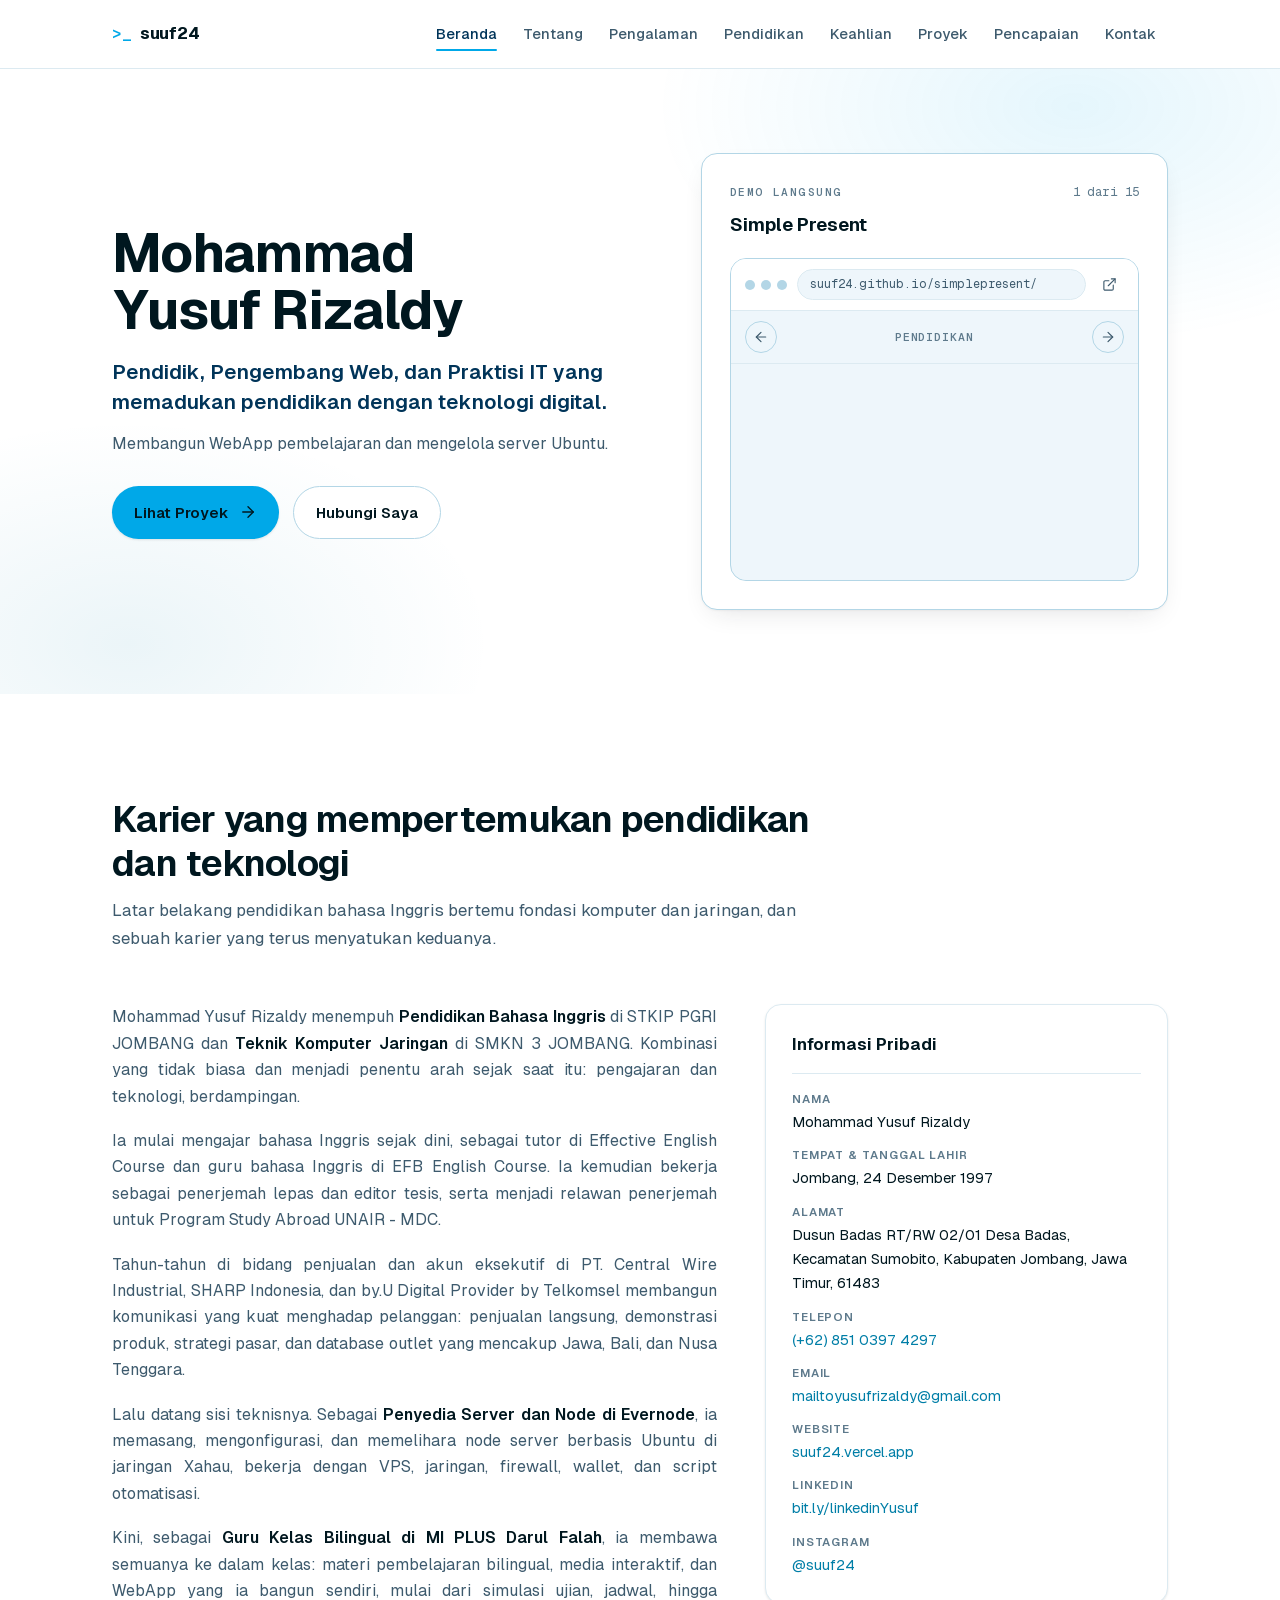
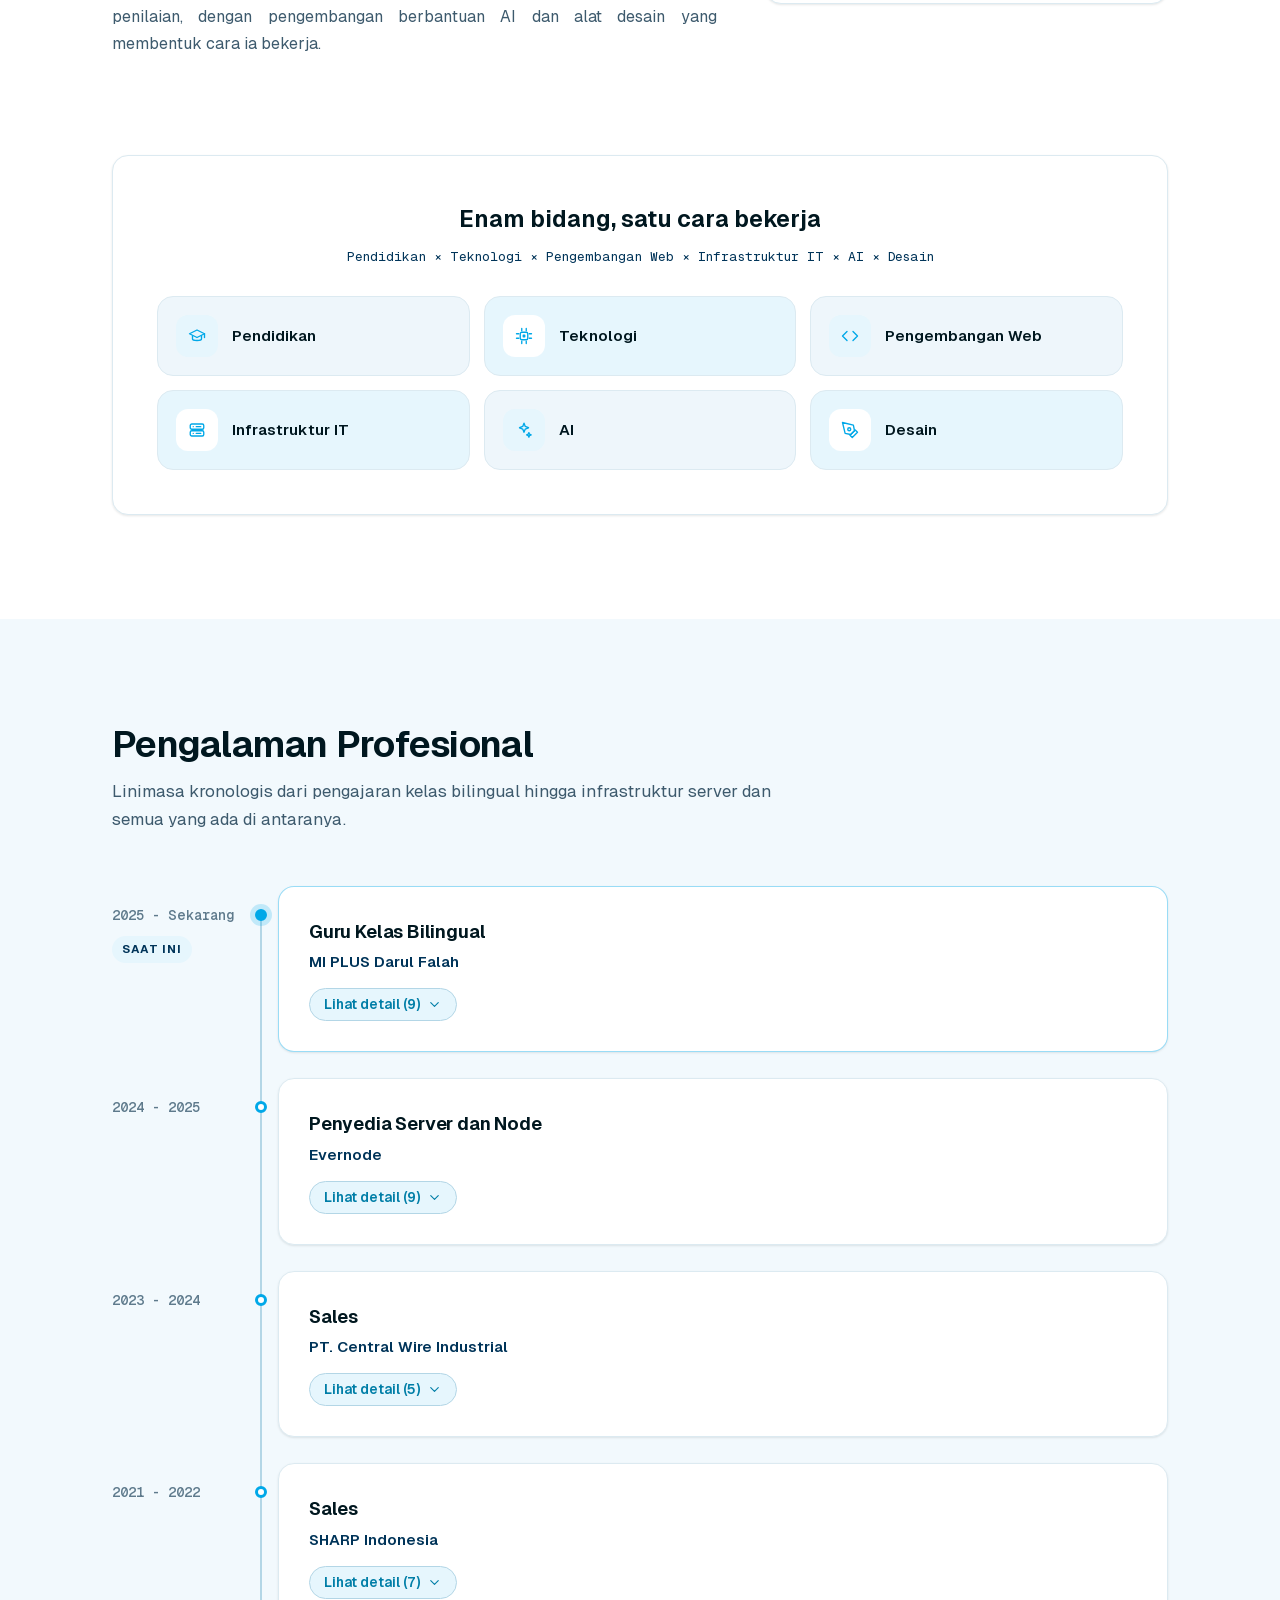
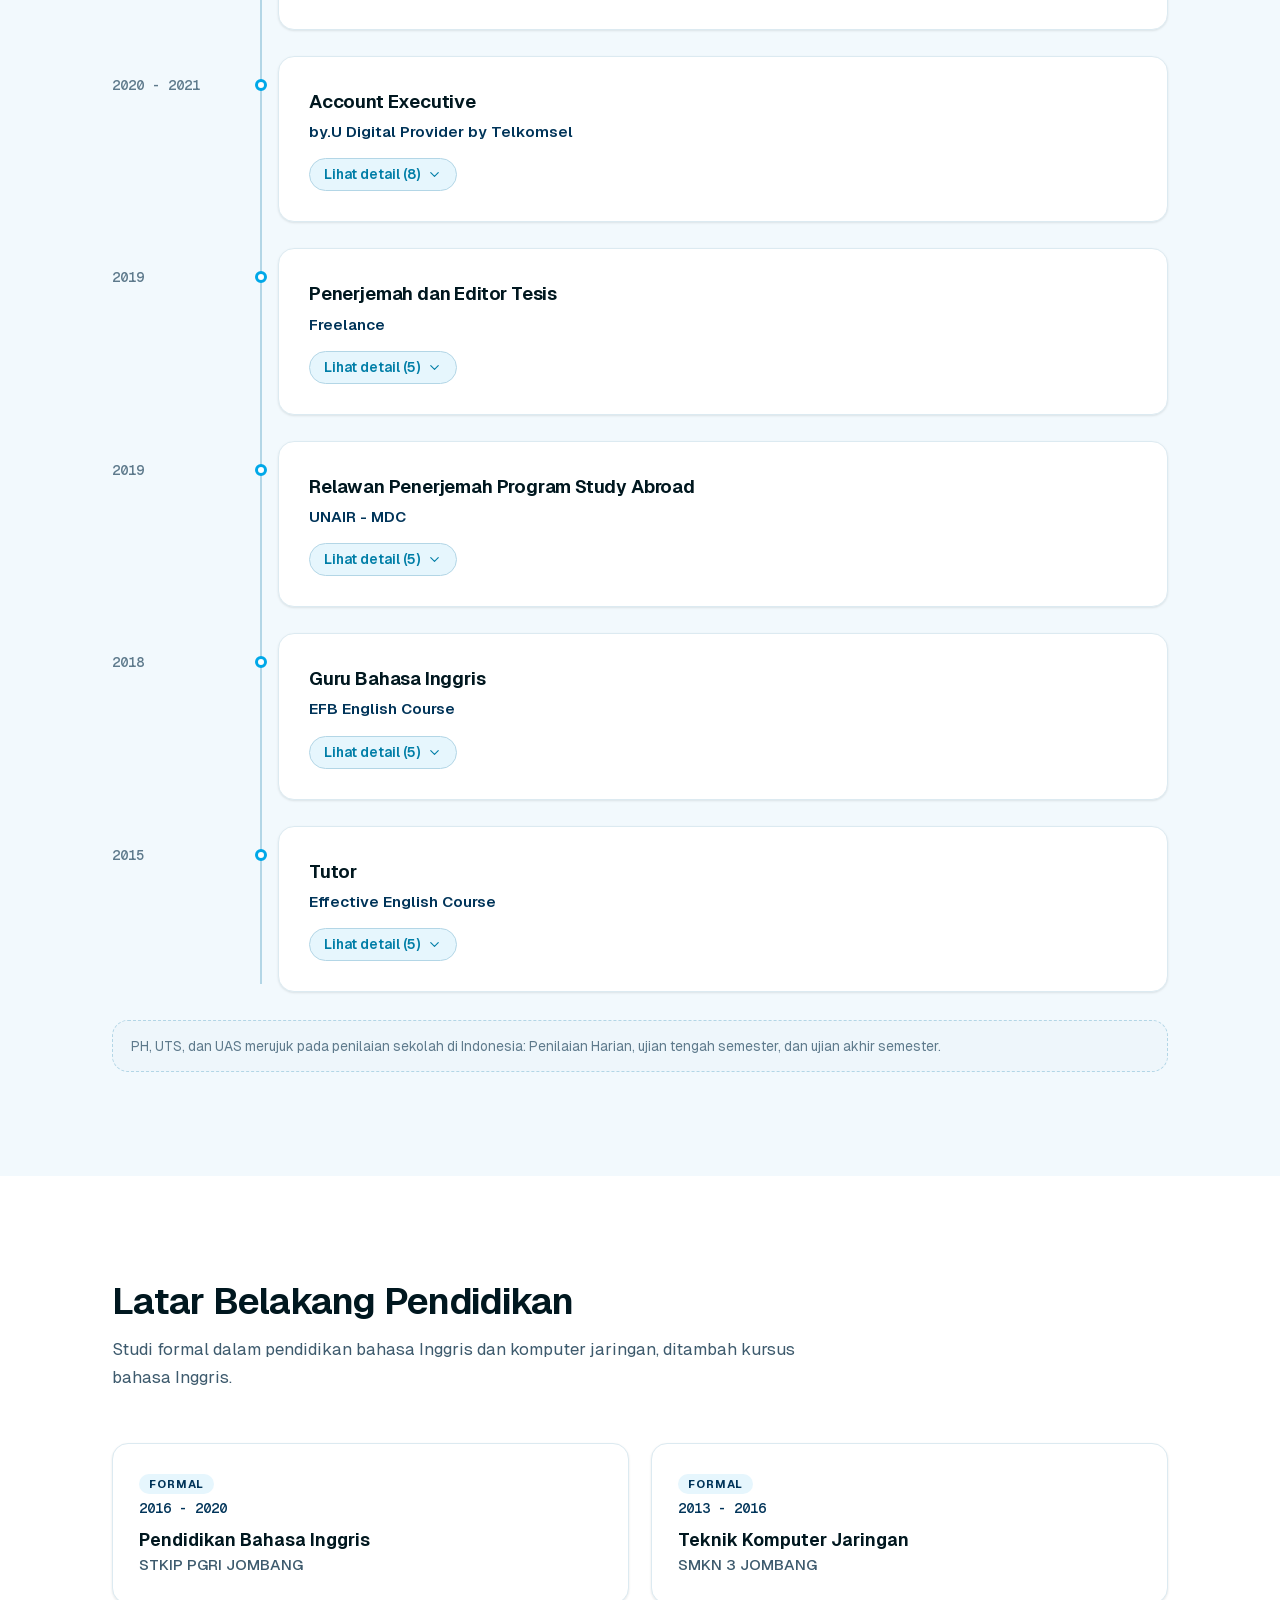
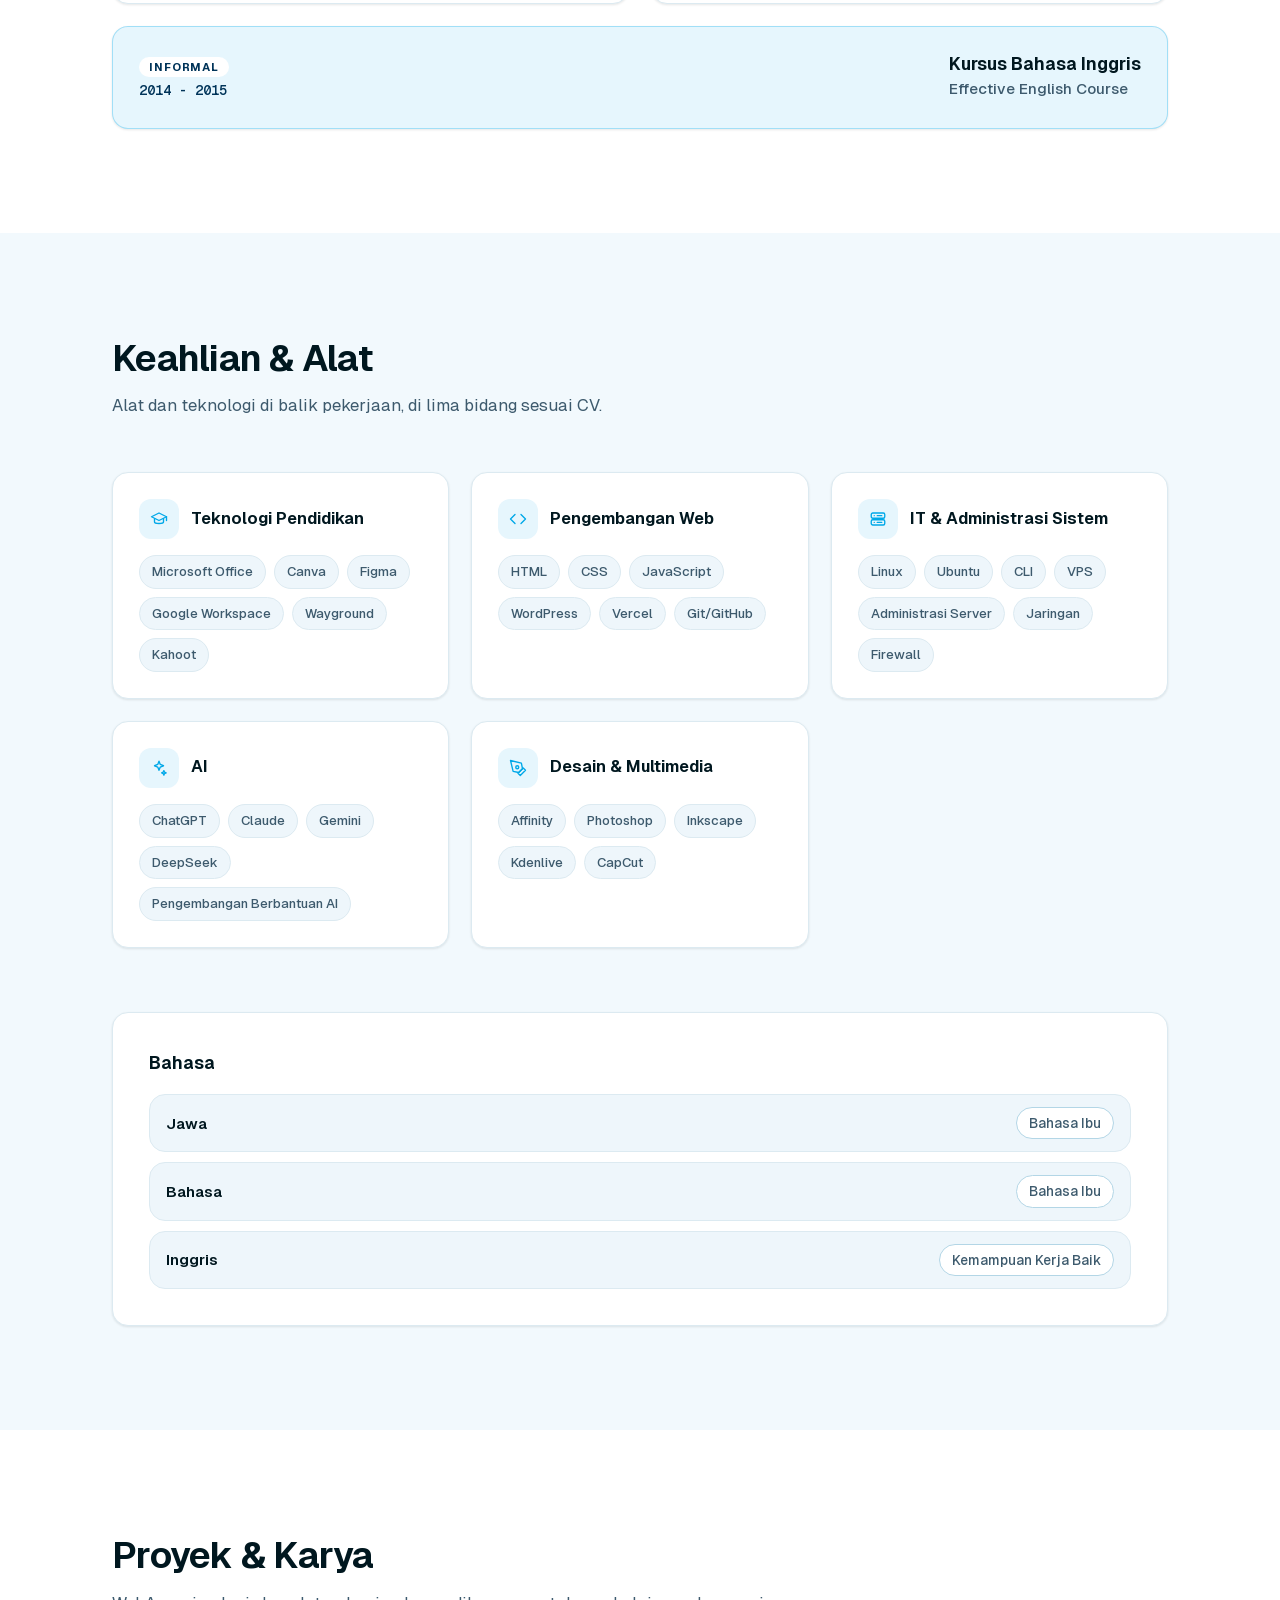
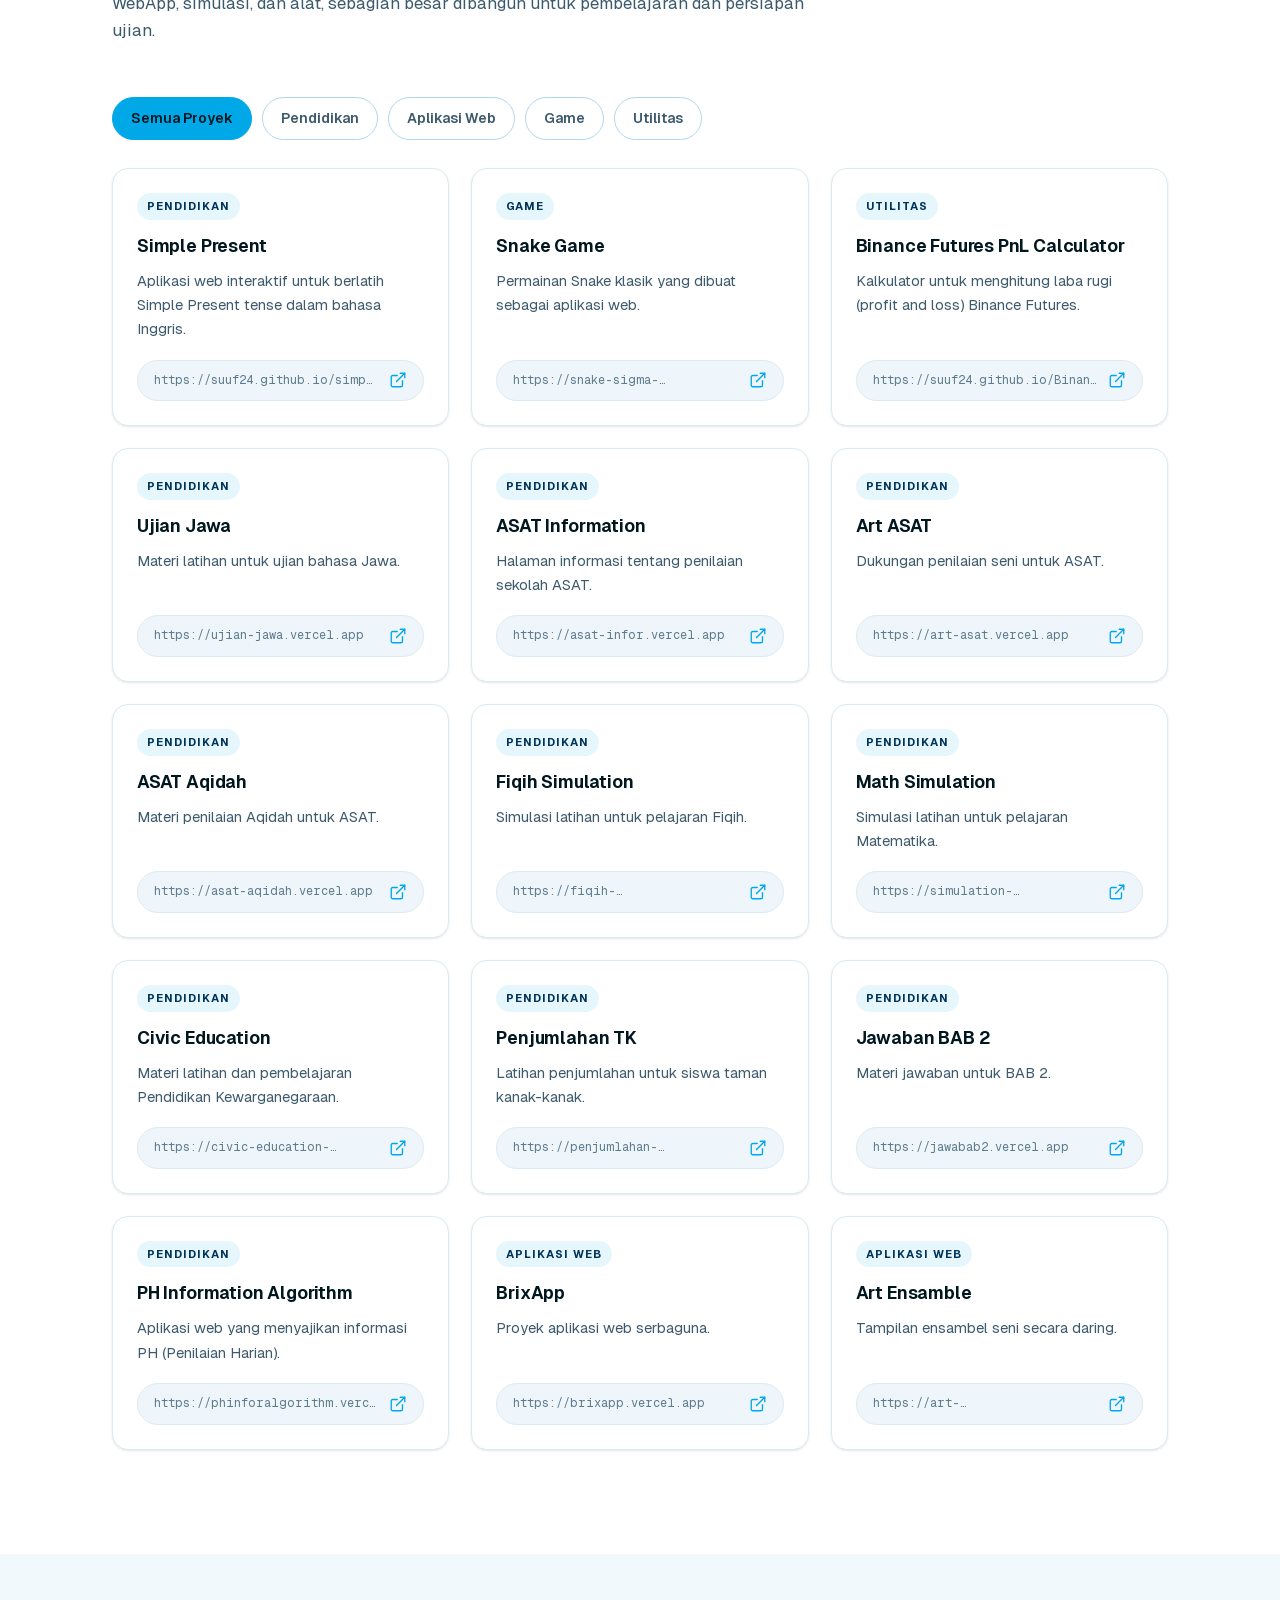
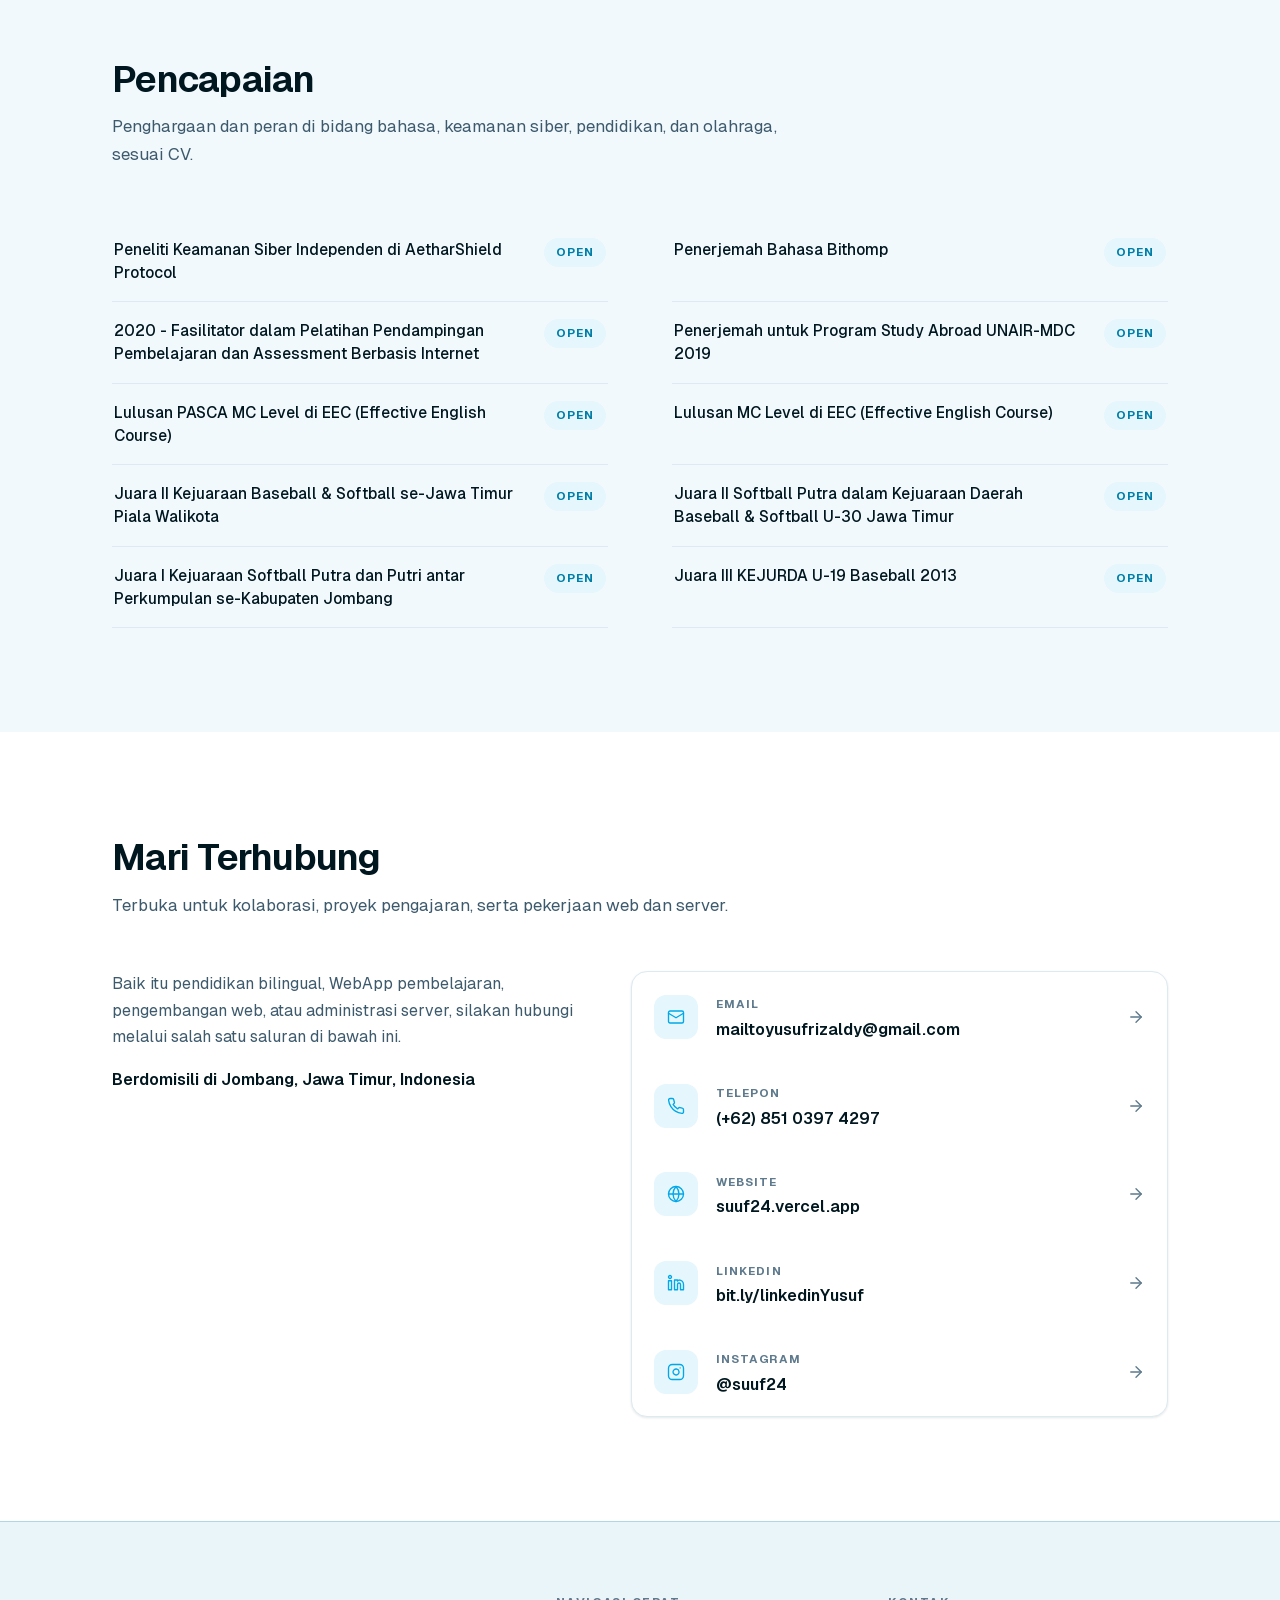
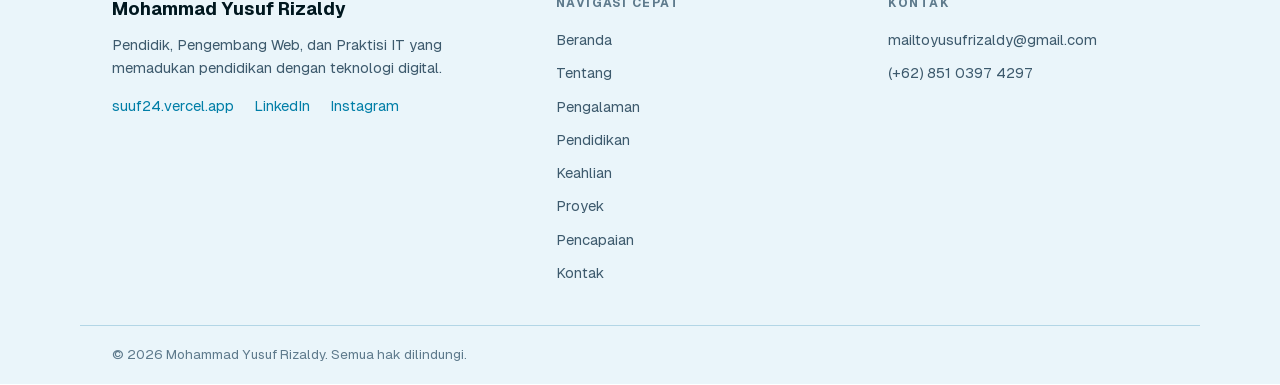
==== commit ef356e05: "Perbarui situs portofolio ke versi bahasa Indonesia terbaru Situs ditulis ulang sepenuhnya: tema bri" ====
--- a/index.html
+++ b/index.html
@@ -1,2595 +1,309 @@
 <!DOCTYPE html>
 <html lang="id">
 <head>
-  <meta charset="UTF-8">
-  <meta name="viewport" content="width=device-width, initial-scale=1.0">
-  <title>Mohammad Yusuf Rizaldy — Bilingual Educator & Tech Professional</title>
-  <meta name="description" content="Portfolio Mohammad Yusuf Rizaldy — Guru Bilingual, Server & Blockchain Node Provider, dan profesional multifaset dengan latar belakang pendidikan bahasa Inggris dan teknologi.">
-  <meta name="keywords" content="Mohammad Yusuf Rizaldy, portfolio, guru bilingual, blockchain, server provider, English teacher">
-  <meta name="author" content="Mohammad Yusuf Rizaldy">
+  <meta charset="UTF-8" />
+  <meta name="viewport" content="width=device-width, initial-scale=1.0" />
+  <title>Mohammad Yusuf Rizaldy - Pendidik, Pengembang Web &amp; Praktisi IT</title>
+
+  <meta name="description" content="Mohammad Yusuf Rizaldy, pendidik bilingual, pengembang web, dan praktisi IT dari Jombang, Jawa Timur. Memadukan pendidikan dengan teknologi digital: pengajaran bilingual, WebApp pembelajaran, pengembangan web, pengembangan berbantuan AI, dan administrasi server." />
+  <meta name="author" content="Mohammad Yusuf Rizaldy" />
+  <link rel="canonical" href="https://suuf24.vercel.app/" />
 
   <!-- Open Graph -->
-  <meta property="og:title" content="Mohammad Yusuf Rizaldy — Bilingual Educator & Tech Professional">
-  <meta property="og:description" content="Portfolio profesional Mohammad Yusuf Rizaldy. Guru Bilingual, Server & Blockchain Node Provider.">
-  <meta property="og:type" content="website">
-
-  <!-- Google Fonts -->
-  <link rel="preconnect" href="https://fonts.googleapis.com">
-  <link rel="preconnect" href="https://fonts.gstatic.com" crossorigin>
-  <link href="https://fonts.googleapis.com/css2?family=Inter:wght@400;500;600;700&family=Poppins:wght@600;700;800&display=swap" rel="stylesheet">
-
-  <style>
-    /* ============================================
-       CSS TOKEN SYSTEM
-       ============================================ */
-    :root {
-      --bg-dark: #0F1729;
-      --bg-darker: #0A0F1E;
-      --bg-light: #F8F9FC;
-      --bg-surface: #FFFFFF;
-      --accent: #E07B4F;
-      --accent-hover: #C96A40;
-      --accent-secondary: #2A9D8F;
-      --accent-secondary-hover: #238B7E;
-      --text-primary: #1A1A2E;
-      --text-secondary: #475569;
-      --text-muted: #64748B; /* WCAG AA on #F8F9FC → 4.76:1 */
-      --text-light: #CBD5E1;
-      --text-on-dark: #F1F5F9;
-      --border: #E2E8F0;
-      --border-light: #F1F5F9;
-      --shadow-sm: 0 1px 2px rgba(0,0,0,0.05);
-      --shadow-md: 0 4px 6px -1px rgba(0,0,0,0.07), 0 2px 4px -2px rgba(0,0,0,0.05);
-      --shadow-lg: 0 10px 25px -3px rgba(0,0,0,0.08), 0 4px 6px -4px rgba(0,0,0,0.04);
-      --shadow-xl: 0 20px 50px -12px rgba(0,0,0,0.12);
-      --radius-sm: 8px;
-      --radius-md: 12px;
-      --radius-lg: 16px;
-      --radius-xl: 24px;
-      --font-display: 'Poppins', sans-serif;
-      --font-body: 'Inter', sans-serif;
-      --transition-fast: 150ms ease;
-      --transition-base: 250ms ease;
-      --transition-slow: 400ms cubic-bezier(0.16, 1, 0.3, 1);
-      --max-width: 1140px;
-      --section-gap: 100px;
-    }
-
-    /* ============================================
-       RESET & BASE
-       ============================================ */
-    *, *::before, *::after {
-      margin: 0;
-      padding: 0;
-      box-sizing: border-box;
-    }
-
-    html {
-      scroll-behavior: smooth;
-      -webkit-text-size-adjust: 100%;
-    }
-
-    body {
-      font-family: var(--font-body);
-      color: var(--text-primary);
-      background: var(--bg-light);
-      line-height: 1.7;
-      font-size: 16px;
-      overflow-x: hidden;
-    }
-
-    img { max-width: 100%; display: block; }
-    a { color: inherit; text-decoration: none; }
-    ul { list-style: none; }
-
-    .container {
-      max-width: var(--max-width);
-      margin: 0 auto;
-      padding: 0 24px;
-    }
-
-    /* ============================================
-       SKIP LINK (A11y)
-       ============================================ */
-    .skip-link {
-      position: absolute;
-      top: -100%;
-      left: 16px;
-      z-index: 10000;
-      padding: 12px 24px;
-      background: var(--accent);
-      color: #fff;
-      font-weight: 600;
-      border-radius: var(--radius-sm);
-      transition: top var(--transition-fast);
-    }
-
-    .skip-link:focus {
-      top: 16px;
-    }
-
-    /* ============================================
-       TYPOGRAPHY
-       ============================================ */
-    h1, h2, h3, h4 {
-      font-family: var(--font-display);
-      font-weight: 700;
-      line-height: 1.2;
-    }
-
-    h2 {
-      font-size: clamp(1.75rem, 4vw, 2.25rem);
-      color: var(--text-primary);
-      margin-bottom: 12px;
-    }
-
-    .section-subtitle {
-      font-size: 1rem;
-      color: var(--text-secondary);
-      margin-bottom: 48px;
-      max-width: 520px;
-    }
-
-    .section-label {
-      display: inline-block;
-      font-family: var(--font-body);
-      font-size: 0.75rem;
-      font-weight: 600;
-      letter-spacing: 0.1em;
-      text-transform: uppercase;
-      color: var(--accent);
-      margin-bottom: 8px;
-    }
-
-    /* ============================================
-       BUTTONS
-       ============================================ */
-    .btn {
-      display: inline-flex;
-      align-items: center;
-      gap: 8px;
-      padding: 14px 28px;
-      border-radius: 50px;
-      font-family: var(--font-body);
-      font-size: 0.9rem;
-      font-weight: 600;
-      border: none;
-      cursor: pointer;
-      transition: transform var(--transition-base), box-shadow var(--transition-base), background var(--transition-base), border-color var(--transition-base);
-      white-space: nowrap;
-    }
-
-    .btn-primary {
-      background: var(--accent);
-      color: #fff;
-      box-shadow: 0 4px 14px rgba(224, 123, 79, 0.35);
-    }
-
-    .btn-primary:hover {
-      background: var(--accent-hover);
-      transform: translateY(-2px);
-      box-shadow: 0 6px 20px rgba(224, 123, 79, 0.45);
-    }
-
-    .btn-secondary {
-      background: transparent;
-      color: #fff;
-      border: 2px solid rgba(255,255,255,0.25);
-    }
-
-    .btn-secondary:hover {
-      border-color: rgba(255,255,255,0.5);
-      background: rgba(255,255,255,0.08);
-      transform: translateY(-2px);
-    }
-
-    /* ============================================
-       NAVBAR
-       ============================================ */
-    .navbar {
-      position: fixed;
-      top: 0;
-      left: 0;
-      right: 0;
-      z-index: 1000;
-      padding: 16px 0;
-      transition: padding var(--transition-base), background var(--transition-base);
-    }
-
-    .navbar.scrolled {
-      background: rgba(15, 23, 41, 0.95);
-      backdrop-filter: blur(12px);
-      -webkit-backdrop-filter: blur(12px);
-      padding: 12px 0;
-      box-shadow: 0 4px 30px rgba(0,0,0,0.15);
-    }
-
-    .navbar .container {
-      display: flex;
-      align-items: center;
-      justify-content: space-between;
-    }
-
-    .navbar-brand {
-      font-family: var(--font-display);
-      font-weight: 800;
-      font-size: 1.25rem;
-      color: #fff;
-      letter-spacing: -0.02em;
-    }
-
-    .navbar-brand span {
-      color: var(--accent);
-    }
-
-    .navbar-links {
-      display: flex;
-      gap: 32px;
-      align-items: center;
-    }
-
-    .navbar-links a {
-      color: rgba(255,255,255,0.7);
-      font-size: 0.875rem;
-      font-weight: 500;
-      transition: color var(--transition-fast);
-      position: relative;
-    }
-
-    .navbar-links a::after {
-      content: '';
-      position: absolute;
-      bottom: -4px;
-      left: 0;
-      width: 0;
-      height: 2px;
-      background: var(--accent);
-      transition: width var(--transition-base);
-      border-radius: 2px;
-    }
-
-    /* Focus visible for keyboard navigation */
-    :focus-visible {
-      outline: 2px solid var(--accent);
-      outline-offset: 2px;
-      border-radius: 4px;
-    }
-
-    .navbar-links a:hover,
-    .navbar-links a.active {
-      color: #fff;
-    }
-
-    .navbar-links a.active::after,
-    .navbar-links a:hover::after {
-      width: 100%;
-    }
-
-    .hamburger {
-      display: none;
-      flex-direction: column;
-      gap: 5px;
-      cursor: pointer;
-      padding: 8px;
-      z-index: 1001;
-      background: none;
-      border: none;
-      color: inherit;
-    }
-
-    .hamburger span {
-      display: block;
-      width: 24px;
-      height: 2px;
-      background: #fff;
-      border-radius: 2px;
-      transition: transform var(--transition-base), opacity var(--transition-base);
-    }
-
-    .hamburger.active span:nth-child(1) {
-      transform: rotate(45deg) translate(5px, 5px);
-    }
-
-    .hamburger.active span:nth-child(2) {
-      opacity: 0;
-    }
-
-    .hamburger.active span:nth-child(3) {
-      transform: rotate(-45deg) translate(5px, -5px);
-    }
-
-    /* Mobile nav overlay */
-    .nav-overlay {
-      display: none;
-      position: fixed;
-      inset: 0;
-      background: rgba(0,0,0,0.5);
-      z-index: 999;
-    }
-
-    .nav-overlay.active {
-      display: block;
-    }
-
-    /* ============================================
-       HERO
-       ============================================ */
-    .hero {
-      position: relative;
-      min-height: 100vh;
-      display: flex;
-      align-items: center;
-      background: var(--bg-dark);
-      overflow: hidden;
-    }
-
-    .hero::before {
-      content: '';
-      position: absolute;
-      top: -50%;
-      right: -20%;
-      width: 600px;
-      height: 600px;
-      border-radius: 50%;
-      background: radial-gradient(circle, rgba(224,123,79,0.08) 0%, transparent 70%);
-      pointer-events: none;
-    }
-
-    .hero::after {
-      content: '';
-      position: absolute;
-      bottom: -30%;
-      left: -10%;
-      width: 500px;
-      height: 500px;
-      border-radius: 50%;
-      background: radial-gradient(circle, rgba(42,157,143,0.06) 0%, transparent 70%);
-      pointer-events: none;
-    }
-
-    .hero-grid {
-      position: absolute;
-      inset: 0;
-      background-image:
-        linear-gradient(rgba(255,255,255,0.02) 1px, transparent 1px),
-        linear-gradient(90deg, rgba(255,255,255,0.02) 1px, transparent 1px);
-      background-size: 60px 60px;
-      pointer-events: none;
-    }
-
-    .hero .container {
-      position: relative;
-      z-index: 2;
-      display: grid;
-      grid-template-columns: 1fr 1fr;
-      gap: 60px;
-      align-items: center;
-      padding-top: 80px;
-    }
-
-    .hero-content {
-      max-width: 560px;
-    }
-
-    .hero h1 {
-      font-size: clamp(2.25rem, 5.5vw, 3.5rem);
-      color: #fff;
-      font-weight: 800;
-      line-height: 1.1;
-      margin-bottom: 8px;
-      letter-spacing: -0.03em;
-    }
-
-    .hero h1 .accent {
-      color: var(--accent);
-    }
-
-    .hero-tagline {
-      font-size: clamp(1rem, 2vw, 1.2rem);
-      color: var(--text-muted);
-      margin-bottom: 24px;
-      line-height: 1.6;
-      max-width: 480px;
-    }
-
-    .hero-tagline strong {
-      color: var(--text-light);
-    }
-
-    .hero-stats {
-      display: flex;
-      gap: 32px;
-      margin-bottom: 36px;
-    }
-
-    .hero-stat {
-      text-align: left;
-    }
-
-    .hero-stat-number {
-      font-family: var(--font-display);
-      font-size: 1.75rem;
-      font-weight: 800;
-      color: #fff;
-      line-height: 1;
-    }
-
-    .hero-stat-number span {
-      color: var(--accent);
-    }
-
-    .hero-stat-label {
-      font-size: 0.8rem;
-      color: var(--text-muted);
-      margin-top: 4px;
-    }
-
-    .hero-buttons {
-      display: flex;
-      gap: 12px;
-      flex-wrap: wrap;
-    }
-
-    /* Terminal Card */
-    .hero-terminal {
-      background: var(--bg-darker);
-      border-radius: var(--radius-lg);
-      border: 1px solid rgba(255,255,255,0.08);
-      overflow: hidden;
-      box-shadow: var(--shadow-xl);
-    }
-
-    .terminal-header {
-      display: flex;
-      align-items: center;
-      gap: 8px;
-      padding: 14px 18px;
-      background: rgba(255,255,255,0.03);
-      border-bottom: 1px solid rgba(255,255,255,0.06);
-    }
-
-    .terminal-dot {
-      width: 12px;
-      height: 12px;
-      border-radius: 50%;
-    }
-
-    .terminal-dot:nth-child(1) { background: #FF5F57; }
-    .terminal-dot:nth-child(2) { background: #FFBD2E; }
-    .terminal-dot:nth-child(3) { background: #28CA42; }
-
-    .terminal-title {
-      flex: 1;
-      text-align: center;
-      font-size: 0.75rem;
-      color: var(--text-muted);
-      font-family: 'SF Mono', 'Fira Code', monospace;
-    }
-
-    .terminal-body {
-      padding: 24px;
-      font-family: 'SF Mono', 'Fira Code', 'Courier New', monospace;
-      font-size: 0.85rem;
-      line-height: 2;
-      min-height: 280px;
-      overflow-y: auto;
-      max-height: 360px;
-    }
-
-    .terminal-line {
-      display: flex;
-      gap: 8px;
-      align-items: flex-start;
-    }
-
-    .terminal-prompt {
-      color: var(--accent-secondary);
-      white-space: nowrap;
-      user-select: none;
-    }
-
-    .terminal-command {
-      color: #fff;
-    }
-
-    .terminal-output {
-      color: var(--text-muted);
-      padding-left: 20px;
-    }
-
-    .terminal-cursor {
-      display: inline-block;
-      width: 8px;
-      height: 18px;
-      background: var(--accent);
-      animation: blink 1s step-end infinite;
-      vertical-align: text-bottom;
-      margin-left: 2px;
-    }
-
-    @keyframes blink {
-      0%, 100% { opacity: 1; }
-      50% { opacity: 0; }
-    }
-
-    /* ============================================
-       SECTIONS - COMMON
-       ============================================ */
-    section {
-      padding: var(--section-gap) 0;
-    }
-
-    .section-header {
-      text-align: left;
-      margin-bottom: 56px;
-    }
-
-    /* ============================================
-       ABOUT
-       ============================================ */
-    .about {
-      background: var(--bg-light);
-    }
-
-    .about-grid {
-      display: grid;
-      grid-template-columns: 1fr 1fr;
-      gap: 64px;
-      align-items: start;
-    }
-
-    .about-text p {
-      color: var(--text-secondary);
-      margin-bottom: 16px;
-      font-size: 1rem;
-    }
-
-    .about-text p:last-child {
-      margin-bottom: 0;
-    }
-
-    .about-highlights {
-      display: grid;
-      grid-template-columns: 1fr 1fr;
-      gap: 16px;
-    }
-
-    .highlight-card {
-      background: var(--bg-surface);
-      border: 1px solid var(--border);
-      border-radius: var(--radius-md);
-      padding: 24px;
-      transition: transform var(--transition-base), box-shadow var(--transition-base), border-color var(--transition-base);
-    }
-
-    .highlight-card:hover {
-      border-color: var(--accent);
-      box-shadow: var(--shadow-md);
-      transform: translateY(-2px);
-    }
-
-    .highlight-icon {
-      width: 44px;
-      height: 44px;
-      border-radius: var(--radius-sm);
-      display: flex;
-      align-items: center;
-      justify-content: center;
-      font-size: 1.25rem;
-      margin-bottom: 14px;
-    }
-
-    .highlight-icon.education { background: rgba(42,157,143,0.1); }
-    .highlight-icon.experience { background: rgba(224,123,79,0.1); }
-    .highlight-icon.language { background: rgba(99,102,241,0.1); }
-    .highlight-icon.achievement { background: rgba(234,179,8,0.1); }
-
-    .highlight-card h4 {
-      font-family: var(--font-body);
-      font-size: 0.85rem;
-      font-weight: 600;
-      color: var(--text-primary);
-      margin-bottom: 4px;
-    }
-
-    .highlight-card p {
-      font-size: 0.8rem;
-      color: var(--text-muted);
-      line-height: 1.5;
-    }
-
-    /* ============================================
-       EXPERIENCE
-       ============================================ */
-    .experience {
-      background: var(--bg-surface);
-    }
-
-    .timeline {
-      position: relative;
-      padding-left: 32px;
-    }
-
-    .timeline::before {
-      content: '';
-      position: absolute;
-      left: 7px;
-      top: 8px;
-      bottom: 8px;
-      width: 2px;
-      background: linear-gradient(to bottom, var(--accent), var(--accent-secondary));
-      border-radius: 2px;
-    }
-
-    .timeline-item {
-      position: relative;
-      padding-bottom: 40px;
-    }
-
-    .timeline-item:last-child {
-      padding-bottom: 0;
-    }
-
-    .timeline-dot {
-      position: absolute;
-      left: -28px;
-      top: 6px;
-      width: 16px;
-      height: 16px;
-      border-radius: 50%;
-      background: var(--bg-surface);
-      border: 3px solid var(--accent);
-      z-index: 1;
-    }
-
-    .timeline-item:first-child .timeline-dot {
-      background: var(--accent);
-      box-shadow: 0 0 0 4px rgba(224,123,79,0.2);
-    }
-
-    .timeline-period {
-      font-size: 0.75rem;
-      font-weight: 600;
-      color: var(--accent);
-      letter-spacing: 0.05em;
-      margin-bottom: 4px;
-    }
-
-    .timeline-role {
-      font-family: var(--font-display);
-      font-size: 1.15rem;
-      font-weight: 700;
-      color: var(--text-primary);
-      margin-bottom: 2px;
-    }
-
-    .timeline-company {
-      font-size: 0.9rem;
-      color: var(--text-secondary);
-      margin-bottom: 12px;
-    }
-
-    .timeline-desc {
-      display: flex;
-      flex-direction: column;
-      gap: 6px;
-    }
-
-    .timeline-desc li {
-      font-size: 0.875rem;
-      color: var(--text-secondary);
-      padding-left: 18px;
-      position: relative;
-      line-height: 1.6;
-    }
-
-    .timeline-desc li::before {
-      content: '';
-      position: absolute;
-      left: 0;
-      top: 9px;
-      width: 6px;
-      height: 6px;
-      border-radius: 50%;
-      background: var(--accent-secondary);
-      opacity: 0.6;
-    }
-
-    /* ============================================
-       SKILLS
-       ============================================ */
-    .skills {
-      background: var(--bg-light);
-    }
-
-    .skills-grid {
-      display: grid;
-      grid-template-columns: repeat(auto-fit, minmax(300px, 1fr));
-      gap: 32px;
-    }
-
-    .skill-category {
-      background: var(--bg-surface);
-      border: 1px solid var(--border);
-      border-radius: var(--radius-lg);
-      padding: 28px;
-      transition: border-color var(--transition-base), box-shadow var(--transition-base);
-    }
-
-    .skill-category:hover {
-      border-color: var(--accent-secondary);
-      box-shadow: var(--shadow-md);
-    }
-
-    .skill-category-header {
-      display: flex;
-      align-items: center;
-      gap: 12px;
-      margin-bottom: 20px;
-    }
-
-    .skill-category-icon {
-      width: 40px;
-      height: 40px;
-      border-radius: var(--radius-sm);
-      display: flex;
-      align-items: center;
-      justify-content: center;
-      font-size: 1.1rem;
-    }
-
-    .skill-category-icon.ai { background: rgba(139,92,246,0.1); }
-    .skill-category-icon.office { background: rgba(37,99,235,0.1); }
-    .skill-category-icon.design { background: rgba(236,72,153,0.1); }
-    .skill-category-icon.web { background: rgba(16,185,129,0.1); }
-    .skill-category-icon.video { background: rgba(245,158,11,0.1); }
-    .skill-category-icon.os { background: rgba(107,114,128,0.1); }
-
-    .skill-category h3 {
-      font-family: var(--font-body);
-      font-size: 0.95rem;
-      font-weight: 600;
-      color: var(--text-primary);
-    }
-
-    .skill-tags {
-      display: flex;
-      flex-wrap: wrap;
-      gap: 8px;
-    }
-
-    .skill-tag {
-      display: inline-block;
-      padding: 6px 14px;
-      border-radius: 50px;
-      font-size: 0.8rem;
-      font-weight: 500;
-      background: var(--bg-light);
-      color: var(--text-secondary);
-      border: 1px solid var(--border);
-      transition: border-color var(--transition-fast), color var(--transition-fast), background var(--transition-fast);
-    }
-
-    .skill-tag:hover {
-      border-color: var(--accent-secondary);
-      color: var(--accent-secondary);
-      background: rgba(42,157,143,0.05);
-    }
-
-    /* Language Skills */
-    .languages-section {
-      margin-top: 40px;
-      background: var(--bg-surface);
-      border: 1px solid var(--border);
-      border-radius: var(--radius-lg);
-      padding: 28px;
-    }
-
-    .languages-section h3 {
-      font-family: var(--font-body);
-      font-size: 0.95rem;
-      font-weight: 600;
-      margin-bottom: 20px;
-      display: flex;
-      align-items: center;
-      gap: 8px;
-    }
-
-    .language-bars {
-      display: grid;
-      grid-template-columns: repeat(auto-fit, minmax(200px, 1fr));
-      gap: 16px;
-    }
-
-    .language-item {
-      display: flex;
-      flex-direction: column;
-      gap: 6px;
-    }
-
-    .language-header {
-      display: flex;
-      justify-content: space-between;
-      font-size: 0.85rem;
-    }
-
-    .language-name {
-      font-weight: 600;
-      color: var(--text-primary);
-    }
-
-    .language-level {
-      color: var(--text-muted);
-    }
-
-    .language-bar {
-      height: 6px;
-      background: var(--bg-light);
-      border-radius: 3px;
-      overflow: hidden;
-    }
-
-    .language-bar-fill {
-      height: 100%;
-      border-radius: 3px;
-      background: linear-gradient(90deg, var(--accent-secondary), var(--accent));
-      transition: width 1s cubic-bezier(0.16, 1, 0.3, 1);
-      width: 0;
-    }
-
-    .language-bar-fill.native { width: 100%; }
-    .language-bar-fill.good { width: 80%; }
-
-    /* ============================================
-       SOFT SKILLS & PROJECTS
-       ============================================ */
-    .soft-skills {
-      margin-bottom: 48px;
-    }
-
-    .soft-skills-title {
-      font-family: var(--font-body);
-      font-size: 0.95rem;
-      font-weight: 600;
-      margin-bottom: 16px;
-    }
-
-    .skill-tag-accent {
-      border-color: var(--accent);
-      color: var(--accent);
-      font-weight: 600;
-    }
-
-    .projects-section {
-      margin-top: 48px;
-    }
-
-    .projects-title {
-      font-family: var(--font-body);
-      font-size: 0.95rem;
-      font-weight: 600;
-      margin-bottom: 20px;
-    }
-
-    .projects-grid {
-      display: grid;
-      grid-template-columns: repeat(auto-fit, minmax(280px, 1fr));
-      gap: 20px;
-    }
-
-    .project-desc {
-      font-size: 0.8rem;
-      color: var(--text-muted);
-      line-height: 1.5;
-      margin-bottom: 8px;
-    }
-
-    .project-icon-teal { background: rgba(42,157,143,0.1); }
-    .project-icon-purple { background: rgba(139,92,246,0.1); }
-    .project-icon-pink { background: rgba(236,72,153,0.1); }
-
-    .skill-tag-sm {
-      font-size: 0.7rem;
-      padding: 3px 10px;
-    }
-
-    /* ============================================
-       EDUCATION
-       ============================================ */
-    .education {
-      background: var(--bg-surface);
-    }
-
-    .education-grid {
-      display: grid;
-      grid-template-columns: repeat(auto-fit, minmax(300px, 1fr));
-      gap: 24px;
-      margin-bottom: 40px;
-    }
-
-    .edu-card {
-      background: var(--bg-light);
-      border: 1px solid var(--border);
-      border-radius: var(--radius-md);
-      padding: 28px;
-      transition: transform var(--transition-base), box-shadow var(--transition-base);
-      position: relative;
-      overflow: hidden;
-    }
-
-    .edu-card::before {
-      content: '';
-      position: absolute;
-      top: 0;
-      left: 0;
-      right: 0;
-      height: 3px;
-      background: linear-gradient(90deg, var(--accent), var(--accent-secondary));
-    }
-
-    .edu-card:hover {
-      box-shadow: var(--shadow-md);
-      transform: translateY(-2px);
-    }
-
-    .edu-period {
-      font-size: 0.75rem;
-      font-weight: 600;
-      color: var(--accent);
-      letter-spacing: 0.05em;
-      margin-bottom: 8px;
-    }
-
-    .edu-degree {
-      font-family: var(--font-display);
-      font-size: 1.05rem;
-      font-weight: 700;
-      color: var(--text-primary);
-      margin-bottom: 4px;
-    }
-
-    .edu-school {
-      font-size: 0.875rem;
-      color: var(--text-secondary);
-    }
-
-    /* Achievements */
-    .achievements {
-      margin-top: 16px;
-    }
-
-    .achievements h3 {
-      font-family: var(--font-body);
-      font-size: 0.95rem;
-      font-weight: 600;
-      margin-bottom: 20px;
-      display: flex;
-      align-items: center;
-      gap: 8px;
-    }
-
-    .achievement-list {
-      display: grid;
-      gap: 12px;
-    }
-
-    .achievement-item {
-      display: flex;
-      align-items: flex-start;
-      gap: 14px;
-      padding: 14px 18px;
-      background: var(--bg-light);
-      border: 1px solid var(--border);
-      border-radius: var(--radius-sm);
-      transition: border-color var(--transition-fast), background var(--transition-fast);
-      break-inside: avoid;
-    }
-
-    .achievement-item:hover {
-      border-color: rgba(234,179,8,0.3);
-      background: rgba(234,179,8,0.03);
-    }
-
-    .achievement-year {
-      font-size: 0.75rem;
-      font-weight: 700;
-      color: var(--accent);
-      background: rgba(224,123,79,0.1);
-      padding: 4px 10px;
-      border-radius: 50px;
-      white-space: nowrap;
-      flex-shrink: 0;
-    }
-
-    .achievement-text {
-      font-size: 0.85rem;
-      color: var(--text-secondary);
-      line-height: 1.5;
-    }
-
-    /* ============================================
-       CONTACT
-       ============================================ */
-    .contact {
-      background: var(--bg-dark);
-      color: var(--text-on-dark);
-    }
-
-    .contact .section-subtitle {
-      color: var(--text-muted);
-    }
-
-    #about-heading {
-      color: #000;
-    }
-
-    #experience-heading {
-      color: #000;
-    }
-
-    #skills-heading {
-      color: #000;
-    }
-
-    #education-heading {
-      color: #000;
-    }
-
-    #contact-heading {
-      color: #fff;
-    }
-
-    .contact-grid {
-      display: grid;
-      grid-template-columns: 1fr 1fr;
-      gap: 48px;
-      align-items: start;
-    }
-
-    .contact-info {
-      display: flex;
-      flex-direction: column;
-      gap: 20px;
-    }
-
-    .contact-card {
-      display: flex;
-      align-items: center;
-      gap: 16px;
-      padding: 20px;
-      background: rgba(255,255,255,0.04);
-      border: 1px solid rgba(255,255,255,0.08);
-      border-radius: var(--radius-md);
-      transition: border-color var(--transition-base), background var(--transition-base), transform var(--transition-base);
-    }
-
-    .contact-card:hover {
-      border-color: rgba(224,123,79,0.3);
-      background: rgba(255,255,255,0.06);
-      transform: translateX(4px);
-    }
-
-    .contact-icon {
-      width: 48px;
-      height: 48px;
-      border-radius: var(--radius-sm);
-      display: flex;
-      align-items: center;
-      justify-content: center;
-      font-size: 1.25rem;
-      flex-shrink: 0;
-    }
-
-    .contact-icon.email { background: rgba(224,123,79,0.15); }
-    .contact-icon.phone { background: rgba(42,157,143,0.15); }
-    .contact-icon.linkedin { background: rgba(10,102,194,0.15); }
-    .contact-icon.ig { background: linear-gradient(135deg, rgba(131,58,180,0.15), rgba(253,29,29,0.15), rgba(252,176,69,0.15)); }
-
-    .contact-detail h4 {
-      font-family: var(--font-body);
-      font-size: 0.8rem;
-      font-weight: 600;
-      color: var(--text-muted);
-      margin-bottom: 2px;
-    }
-
-    .contact-detail p, .contact-detail a {
-      font-size: 0.9rem;
-      color: var(--text-on-dark);
-      word-break: break-all;
-    }
-
-    .contact-detail a:hover {
-      color: var(--accent);
-    }
-
-    /* Contact Form */
-    .contact-form {
-      background: rgba(255,255,255,0.04);
-      border: 1px solid rgba(255,255,255,0.08);
-      border-radius: var(--radius-lg);
-      padding: 32px;
-    }
-
-    .contact-form h3 {
-      font-family: var(--font-display);
-      font-size: 1.1rem;
-      color: #fff;
-      margin-bottom: 24px;
-    }
-
-    .form-group {
-      margin-bottom: 16px;
-    }
-
-    .form-group label {
-      display: block;
-      font-size: 0.8rem;
-      font-weight: 500;
-      color: var(--text-muted);
-      margin-bottom: 6px;
-    }
-
-    .form-group label .required {
-      color: var(--accent);
-      margin-left: 2px;
-    }
-
-    .form-group input,
-    .form-group textarea {
-      width: 100%;
-      padding: 12px 16px;
-      background: rgba(255,255,255,0.06);
-      border: 1px solid rgba(255,255,255,0.1);
-      border-radius: var(--radius-sm);
-      color: #fff;
-      font-family: var(--font-body);
-      font-size: 0.9rem;
-      transition: border-color var(--transition-fast);
-      outline: none;
-    }
-
-    .form-group input::placeholder,
-    .form-group textarea::placeholder {
-      color: rgba(255,255,255,0.3);
-    }
-
-    .form-group input:focus,
-    .form-group textarea:focus {
-      border-color: var(--accent);
-    }
-
-    .form-group textarea {
-      resize: vertical;
-      min-height: 120px;
-    }
-
-    .form-error {
-      font-size: 0.75rem;
-      color: #F87171;
-      margin-top: 4px;
-      display: none;
-    }
-
-    .form-group.error input,
-    .form-group.error textarea {
-      border-color: #F87171;
-    }
-
-    .form-group.error .form-error {
-      display: block;
-    }
-
-    .form-submit {
-      width: 100%;
-      padding: 14px;
-      background: var(--accent);
-      color: #fff;
-      border: none;
-      border-radius: var(--radius-sm);
-      font-family: var(--font-body);
-      font-size: 0.9rem;
-      font-weight: 600;
-      cursor: pointer;
-      transition: background var(--transition-base), transform var(--transition-base);
-    }
-
-    .form-submit:hover:not(:disabled) {
-      background: var(--accent-hover);
-      transform: translateY(-1px);
-    }
-
-    .form-submit:disabled {
-      opacity: 0.6;
-      cursor: not-allowed;
-    }
-
-    .form-success {
-      display: none;
-      text-align: center;
-      padding: 24px;
-      color: var(--accent-secondary);
-      font-weight: 600;
-    }
-
-    .form-success.show {
-      display: block;
-    }
-
-    /* ============================================
-       FOOTER
-       ============================================ */
-    .footer {
-      background: var(--bg-darker);
-      padding: 32px 0;
-      border-top: 1px solid rgba(255,255,255,0.06);
-    }
-
-    .footer .container {
-      display: flex;
-      justify-content: space-between;
-      align-items: center;
-    }
-
-    .footer-text {
-      font-size: 0.8rem;
-      color: var(--text-muted);
-    }
-
-    .footer-links {
-      display: flex;
-      gap: 20px;
-    }
-
-    .footer-links a {
-      font-size: 0.8rem;
-      color: var(--text-muted);
-      transition: color var(--transition-fast);
-    }
-
-    .footer-links a:hover {
-      color: var(--accent);
-    }
-
-    /* ============================================
-       SCROLL ANIMATIONS
-       ============================================ */
-    .reveal {
-      opacity: 0;
-      transform: translateY(30px);
-      transition: opacity 0.6s cubic-bezier(0.16, 1, 0.3, 1),
-                  transform 0.6s cubic-bezier(0.16, 1, 0.3, 1);
-    }
-
-    .reveal.visible {
-      opacity: 1;
-      transform: translateY(0);
-    }
-
-    /* ============================================
-       REDUCED MOTION
-       ============================================ */
-    @media (prefers-reduced-motion: reduce) {
-      *, *::before, *::after {
-        animation-duration: 0.01ms !important;
-        animation-iteration-count: 1 !important;
-        transition-duration: 0.01ms !important;
-      }
-
-      .reveal {
-        opacity: 1;
-        transform: none;
-      }
-
-      html {
-        scroll-behavior: auto;
-      }
-    }
-
-    /* ============================================
-       MOBILE RESPONSIVE
-       ============================================ */
-    @media (max-width: 768px) {
-      :root {
-        --section-gap: 64px;
-      }
-
-      .navbar-links {
-        position: fixed;
-        top: 0;
-        right: -100%;
-        width: 280px;
-        height: 100vh;
-        background: var(--bg-dark);
-        flex-direction: column;
-        justify-content: center;
-        gap: 28px;
-        padding: 40px;
-        transition: right var(--transition-slow);
-        box-shadow: -10px 0 30px rgba(0,0,0,0.3);
-      }
-
-      .navbar-links.open {
-        right: 0;
-      }
-
-      .navbar-links a {
-        font-size: 1.1rem;
-      }
-
-      .hamburger {
-        display: flex;
-      }
-
-      .hero .container {
-        grid-template-columns: 1fr;
-        gap: 40px;
-        padding-top: 100px;
-      }
-
-      .hero-terminal {
-        order: -1;
-      }
-
-      .hero-buttons {
-        flex-direction: column;
-      }
-
-      .hero-buttons .btn {
-        justify-content: center;
-      }
-
-      .about-grid {
-        grid-template-columns: 1fr;
-        gap: 32px;
-      }
-
-      .about-highlights {
-        grid-template-columns: 1fr 1fr;
-      }
-
-      .contact-grid {
-        grid-template-columns: 1fr;
-      }
-
-      .footer .container {
-        flex-direction: column;
-        gap: 12px;
-        text-align: center;
-      }
-    }
-
-    @media (max-width: 480px) {
-      .hero-stats {
-        gap: 24px;
-      }
-
-      .about-highlights {
-        grid-template-columns: 1fr;
-      }
-
-      .skills-grid {
-        grid-template-columns: 1fr;
-      }
-
-      .education-grid {
-        grid-template-columns: 1fr;
-      }
-
-      .language-bars {
-        grid-template-columns: 1fr;
-      }
-    }
-
-    /* ============================================
-       MY CREATIONS (PORTFOLIO)
-       ============================================ */
-    .creations {
-      background: var(--bg-dark);
-      color: var(--text-on-dark);
-    }
-
-    .creations .section-subtitle {
-      color: var(--text-muted);
-    }
-
-    .creations-grid {
-      display: grid;
-      grid-template-columns: repeat(auto-fill, minmax(300px, 1fr));
-      gap: 24px;
-    }
-
-    .creation-card {
-      background: rgba(255,255,255,0.04);
-      border: 1px solid rgba(255,255,255,0.08);
-      border-radius: var(--radius-lg);
-      padding: 28px;
-      display: flex;
-      flex-direction: column;
-      gap: 16px;
-      transition: transform var(--transition-base), box-shadow var(--transition-base), border-color var(--transition-base), background var(--transition-base);
-      position: relative;
-      overflow: hidden;
-    }
-
-    .creation-card::before {
-      content: '';
-      position: absolute;
-      top: 0;
-      left: 0;
-      right: 0;
-      height: 3px;
-      background: linear-gradient(90deg, var(--accent), var(--accent-secondary));
-      opacity: 0;
-      transition: opacity var(--transition-base);
-    }
-
-    .creation-card:hover {
-      transform: translateY(-4px);
-      box-shadow: 0 12px 32px rgba(0,0,0,0.3);
-      border-color: rgba(224,123,79,0.3);
-      background: rgba(255,255,255,0.06);
-    }
-
-    .creation-card:hover::before {
-      opacity: 1;
-    }
-
-    .creation-card-icon {
-      width: 48px;
-      height: 48px;
-      border-radius: var(--radius-sm);
-      display: flex;
-      align-items: center;
-      justify-content: center;
-      font-size: 1.3rem;
-      background: rgba(224,123,79,0.1);
-      flex-shrink: 0;
-    }
-
-    .creation-card-content {
-      flex: 1;
-      display: flex;
-      flex-direction: column;
-      gap: 4px;
-    }
-
-    .creation-card-title {
-      font-family: var(--font-display);
-      font-size: 1.05rem;
-      font-weight: 700;
-      color: #fff;
-    }
-
-    .creation-card-domain {
-      font-size: 0.8rem;
-      color: var(--text-muted);
-      word-break: break-all;
-    }
-
-    .creation-card-desc {
-      font-size: 0.85rem;
-      color: var(--text-light);
-      line-height: 1.6;
-      margin-top: 4px;
-    }
-
-    .creation-card-footer {
-      display: flex;
-      align-items: center;
-      justify-content: space-between;
-      margin-top: auto;
-      padding-top: 12px;
-      border-top: 1px solid rgba(255,255,255,0.06);
-    }
-
-    .creation-card-link {
-      display: inline-flex;
-      align-items: center;
-      gap: 6px;
-      padding: 8px 18px;
-      border-radius: 50px;
-      font-size: 0.8rem;
-      font-weight: 600;
-      color: var(--accent);
-      border: 1px solid rgba(224,123,79,0.3);
-      background: rgba(224,123,79,0.08);
-      transition: background var(--transition-base), border-color var(--transition-base), color var(--transition-base);
-      text-decoration: none;
-      white-space: nowrap;
-    }
-
-    .creation-card-link:hover {
-      background: var(--accent);
-      border-color: var(--accent);
-      color: #fff;
-    }
-
-    .creation-card-link svg {
-      width: 14px;
-      height: 14px;
-      transition: transform var(--transition-base);
-    }
-
-    .creation-card-link:hover svg {
-      transform: translate(2px, -2px);
-    }
-
-    .creation-card-number {
-      font-family: var(--font-display);
-      font-size: 0.75rem;
-      font-weight: 700;
-      color: rgba(255,255,255,0.15);
-      letter-spacing: 0.05em;
-    }
-
-    @media (max-width: 768px) {
-      .creations-grid {
-        grid-template-columns: 1fr;
-      }
-    }
-
-    @media (max-width: 480px) {
-      .creation-card {
-        padding: 20px;
-      }
-    }
-
-    /* ============================================
-       PRINT STYLES
-       ============================================ */
-    @media print {
-      .navbar, .hero-terminal, .hamburger, .contact-form,
-      .hero-buttons, .footer-links, .btn, .skip-link, .nav-overlay {
-        display: none !important;
-      }
-
-      body {
-        background: #fff;
-        color: #000;
-        font-size: 12pt;
-      }
-
-      section {
-        padding: 20pt 0;
-        break-inside: avoid;
-      }
-
-      .hero {
-        min-height: auto;
-        background: #fff;
-        padding: 20pt 0;
-      }
-
-      .hero h1, .hero-tagline, .hero-stat-number {
-        color: #000;
-      }
-
-      .reveal {
-        opacity: 1;
-        transform: none;
-      }
-
-      .achievement-item {
-        break-inside: avoid;
-      }
-
-      a { color: #000; }
-    }
-  </style>
+  <meta property="og:type" content="website" />
+  <meta property="og:url" content="https://suuf24.vercel.app/" />
+  <meta property="og:title" content="Mohammad Yusuf Rizaldy - Pendidik, Pengembang Web &amp; Praktisi IT" />
+  <meta property="og:description" content="Pendidik bilingual, pengembang web, dan praktisi IT yang memadukan pendidikan dengan teknologi digital: pengajaran, WebApp pembelajaran, pengembangan web, pengembangan berbantuan AI, dan administrasi server." />
+  <meta property="og:site_name" content="Mohammad Yusuf Rizaldy" />
+
+  <!-- Twitter / X card -->
+  <meta name="twitter:card" content="summary" />
+  <meta name="twitter:title" content="Mohammad Yusuf Rizaldy - Pendidik, Pengembang Web &amp; Praktisi IT" />
+  <meta name="twitter:description" content="Pendidik bilingual, pengembang web, dan praktisi IT yang memadukan pendidikan dengan teknologi digital." />
+
+  <meta name="theme-color" content="#ffffff" />
+  <link rel="icon" type="image/svg+xml" href="favicon.svg" />
+
+  <link rel="stylesheet" href="css/styles.css" />
 </head>
-
 <body>
-
-  <!-- Skip Link for keyboard navigation -->
-  <a href="#main-content" class="skip-link">Lang ke konten utama</a>
-
-  <!-- Mobile nav overlay -->
-  <div class="nav-overlay" id="navOverlay"></div>
-
-  <!-- ============================================
-       NAVBAR
-       ============================================ -->
-  <nav class="navbar" id="navbar" role="navigation" aria-label="Navigasi utama">
-    <div class="container">
-      <a href="#hero" class="navbar-brand" aria-label="Kembali ke atas">Yusuf<span>.</span></a>
-      <div class="navbar-links" id="navLinks" role="menubar">
-        <a href="#about" role="menuitem">Tentang</a>
-        <a href="#experience" role="menuitem">Pengalaman</a>
-        <a href="#skills" role="menuitem">Keahlian</a>
-        <a href="#education" role="menuitem">Pendidikan</a>
-        <a href="#creations" role="menuitem">Kreasi Saya</a>
-        <a href="#contact" role="menuitem">Kontak</a>
-      </div>
-      <button class="hamburger" id="hamburger" aria-label="Toggle menu" aria-expanded="false" aria-controls="navLinks">
-        <span></span>
-        <span></span>
-        <span></span>
+  <a class="skip-link" href="#main">Lewati ke konten utama</a>
+
+  <!-- ============ NAVIGASI ============ -->
+  <header class="site-header" id="site-header">
+    <nav class="nav container" aria-label="Navigasi utama">
+      <a class="brand" href="#home" aria-label="Mohammad Yusuf Rizaldy, kembali ke atas">
+        <span class="brand-mark" aria-hidden="true">&gt;_</span>
+        <span class="brand-name">suuf24</span>
+      </a>
+
+      <ul class="nav-list" id="nav-list"></ul>
+
+      <button class="nav-toggle" id="nav-toggle" aria-expanded="false" aria-controls="nav-list">
+        <span class="nav-toggle-icon" aria-hidden="true"></span>
+        <span class="sr-only">Menu</span>
       </button>
+    </nav>
+  </header>
+
+  <main id="main">
+    <!-- ============ BERANDA ============ -->
+    <section class="hero" id="home" aria-labelledby="hero-title">
+      <div class="hero-bg" aria-hidden="true"></div>
+      <div class="container hero-inner">
+        <div class="hero-copy reveal">
+          <h1 class="hero-title" id="hero-title">Mohammad<br />Yusuf Rizaldy</h1>
+          <p class="hero-positioning">Pendidik, Pengembang Web, dan Praktisi IT yang memadukan pendidikan dengan teknologi digital.</p>
+          <p class="hero-intro">Membangun WebApp pembelajaran dan mengelola server Ubuntu.</p>
+          <div class="hero-actions">
+            <a class="btn btn-primary" href="#projects">
+              Lihat Proyek
+              <svg class="icon" aria-hidden="true"><use href="#i-arrow-right"></use></svg>
+            </a>
+            <a class="btn btn-ghost" href="#contact">Hubungi Saya</a>
+          </div>
+        </div>
+
+        <div class="hero-visual reveal">
+          <div class="demo" role="region" aria-label="Pemutar proyek, coba proyek langsung">
+            <div class="demo-head">
+              <span class="demo-kicker">Demo Langsung</span>
+              <span class="demo-count" id="player-count">1 dari 15</span>
+            </div>
+            <h2 class="demo-title" id="player-name">Simple Present</h2>
+            <div class="browser">
+              <div class="browser-bar">
+                <span class="browser-dots" aria-hidden="true"><i></i><i></i><i></i></span>
+                <span class="browser-url" id="player-url"></span>
+                <a
+                  class="browser-ext"
+                  id="player-ext"
+                  href="#"
+                  target="_blank"
+                  rel="noopener noreferrer"
+                  aria-label="Buka proyek saat ini di tab baru"
+                >
+                  <svg class="icon" aria-hidden="true"><use href="#i-external"></use></svg>
+                </a>
+              </div>
+              <div class="browser-toolbar">
+                <button type="button" class="browser-nav prev" id="player-prev" aria-label="Proyek sebelumnya">
+                  <svg class="icon" aria-hidden="true"><use href="#i-arrow-right"></use></svg>
+                </button>
+                <span class="browser-cat" id="player-cat">Pendidikan</span>
+                <button type="button" class="browser-nav" id="player-next" aria-label="Proyek berikutnya">
+                  <svg class="icon" aria-hidden="true"><use href="#i-arrow-right"></use></svg>
+                </button>
+              </div>
+              <div class="browser-viewport">
+                <iframe id="player-frame" title="Pratinjau proyek" loading="lazy"></iframe>
+                <div class="browser-loading" aria-hidden="true"><span class="browser-loading-bar"></span></div>
+              </div>
+            </div>
+          </div>
+        </div>
+      </div>
+    </section>
+
+    <!-- ============ TENTANG ============ -->
+    <section class="section" id="about" aria-labelledby="about-title">
+      <div class="container">
+        <div class="section-head reveal">
+          <h2 class="section-title" id="about-title">Karier yang mempertemukan pendidikan dan teknologi</h2>
+          <p class="section-lead">
+            Latar belakang pendidikan bahasa Inggris bertemu fondasi komputer dan jaringan, dan sebuah
+            karier yang terus menyatukan keduanya.
+          </p>
+        </div>
+
+        <div class="about-grid">
+          <div class="about-story reveal">
+            <p>
+              Mohammad Yusuf Rizaldy menempuh <strong>Pendidikan Bahasa Inggris</strong> di STKIP PGRI JOMBANG
+              dan <strong>Teknik Komputer Jaringan</strong> di SMKN 3 JOMBANG. Kombinasi yang tidak biasa dan
+              menjadi penentu arah sejak saat itu: pengajaran dan teknologi, berdampingan.
+            </p>
+            <p>
+              Ia mulai mengajar bahasa Inggris sejak dini, sebagai tutor di Effective English Course dan guru
+              bahasa Inggris di EFB English Course. Ia kemudian bekerja sebagai penerjemah lepas dan editor
+              tesis, serta menjadi relawan penerjemah untuk Program Study Abroad UNAIR - MDC.
+            </p>
+            <p>
+              Tahun-tahun di bidang penjualan dan akun eksekutif di PT. Central Wire Industrial, SHARP Indonesia,
+              dan by.U Digital Provider by Telkomsel membangun komunikasi yang kuat menghadap pelanggan:
+              penjualan langsung, demonstrasi produk, strategi pasar, dan database outlet yang mencakup Jawa,
+              Bali, dan Nusa Tenggara.
+            </p>
+            <p>
+              Lalu datang sisi teknisnya. Sebagai <strong>Penyedia Server dan Node di Evernode</strong>, ia memasang,
+              mengonfigurasi, dan memelihara node server berbasis Ubuntu di jaringan Xahau, bekerja dengan VPS,
+              jaringan, firewall, wallet, dan script otomatisasi.
+            </p>
+            <p>
+              Kini, sebagai <strong>Guru Kelas Bilingual di MI PLUS Darul Falah</strong>, ia membawa semuanya ke dalam
+              kelas: materi pembelajaran bilingual, media interaktif, dan WebApp yang ia bangun sendiri, mulai dari
+              simulasi ujian, jadwal, hingga penilaian, dengan pengembangan berbantuan AI dan alat desain yang
+              membentuk cara ia bekerja.
+            </p>
+          </div>
+
+          <aside class="about-card reveal" aria-label="Informasi pribadi">
+            <h3 class="about-card-title">Informasi Pribadi</h3>
+            <dl class="info-list" id="personal-info"></dl>
+          </aside>
+        </div>
+
+        <!-- Konsep irisan bidang -->
+        <div class="intersection reveal" aria-labelledby="intersection-title">
+          <div class="intersection-head">
+            <h3 class="intersection-title" id="intersection-title">Enam bidang, satu cara bekerja</h3>
+            <p>Pendidikan &times; Teknologi &times; Pengembangan Web &times; Infrastruktur IT &times; AI &times; Desain</p>
+          </div>
+          <div class="intersection-grid" id="domains-grid"></div>
+        </div>
+      </div>
+    </section>
+
+    <!-- ============ PENGALAMAN ============ -->
+    <section class="section section-alt" id="experience" aria-labelledby="experience-title">
+      <div class="container">
+        <div class="section-head reveal">
+          <h2 class="section-title" id="experience-title">Pengalaman Profesional</h2>
+          <p class="section-lead">Linimasa kronologis dari pengajaran kelas bilingual hingga infrastruktur server dan semua yang ada di antaranya.</p>
+        </div>
+        <div class="timeline" id="experience-list"></div>
+        <p class="timeline-note reveal">
+          PH, UTS, dan UAS merujuk pada penilaian sekolah di Indonesia: Penilaian Harian,
+          ujian tengah semester, dan ujian akhir semester.
+        </p>
+      </div>
+    </section>
+
+    <!-- ============ PENDIDIKAN ============ -->
+    <section class="section" id="education" aria-labelledby="education-title">
+      <div class="container">
+        <div class="section-head reveal">
+          <h2 class="section-title" id="education-title">Latar Belakang Pendidikan</h2>
+          <p class="section-lead">Studi formal dalam pendidikan bahasa Inggris dan komputer jaringan, ditambah kursus bahasa Inggris.</p>
+        </div>
+        <div class="edu-grid" id="education-list"></div>
+      </div>
+    </section>
+
+    <!-- ============ KEAHLIAN ============ -->
+    <section class="section section-alt" id="skills" aria-labelledby="skills-title">
+      <div class="container">
+        <div class="section-head reveal">
+          <h2 class="section-title" id="skills-title">Keahlian &amp; Alat</h2>
+          <p class="section-lead">Alat dan teknologi di balik pekerjaan, di lima bidang sesuai CV.</p>
+        </div>
+        <div class="skills-grid" id="skills-list"></div>
+
+        <div class="languages reveal">
+          <h3 class="languages-title">Bahasa</h3>
+          <ul class="languages-list" id="languages-list"></ul>
+        </div>
+      </div>
+    </section>
+
+    <!-- ============ PROYEK ============ -->
+    <section class="section" id="projects" aria-labelledby="projects-title">
+      <div class="container">
+        <div class="section-head reveal">
+          <h2 class="section-title" id="projects-title">Proyek &amp; Karya</h2>
+          <p class="section-lead">WebApp, simulasi, dan alat, sebagian besar dibangun untuk pembelajaran dan persiapan ujian.</p>
+        </div>
+
+        <div class="filters reveal" role="group" aria-label="Filter proyek" id="project-filters"></div>
+        <div class="projects-grid" id="projects-list"></div>
+      </div>
+    </section>
+
+    <!-- ============ PENCAPAIAN ============ -->
+    <section class="section section-alt" id="achievements" aria-labelledby="achievements-title">
+      <div class="container">
+        <div class="section-head reveal">
+          <h2 class="section-title" id="achievements-title">Pencapaian</h2>
+          <p class="section-lead">Penghargaan dan peran di bidang bahasa, keamanan siber, pendidikan, dan olahraga, sesuai CV.</p>
+        </div>
+        <ol class="achievements-list" id="achievements-list"></ol>
+      </div>
+    </section>
+
+    <!-- ============ KONTAK ============ -->
+    <section class="section" id="contact" aria-labelledby="contact-title">
+      <div class="container">
+        <div class="section-head reveal">
+          <h2 class="section-title" id="contact-title">Mari Terhubung</h2>
+          <p class="section-lead">Terbuka untuk kolaborasi, proyek pengajaran, serta pekerjaan web dan server.</p>
+        </div>
+
+        <div class="contact-grid reveal">
+          <div class="contact-intro">
+            <p>
+              Baik itu pendidikan bilingual, WebApp pembelajaran, pengembangan web, atau administrasi
+              server, silakan hubungi melalui salah satu saluran di bawah ini.
+            </p>
+            <p class="contact-loc">
+              Berdomisili di Jombang, Jawa Timur, Indonesia
+            </p>
+          </div>
+          <ul class="contact-list" id="contact-list"></ul>
+        </div>
+      </div>
+    </section>
+  </main>
+
+  <!-- ============ FOOTER ============ -->
+  <footer class="site-footer" aria-labelledby="footer-title">
+    <div class="container footer-grid">
+      <div class="footer-brand">
+        <p class="footer-name" id="footer-title">Mohammad Yusuf Rizaldy</p>
+        <p class="footer-pos">Pendidik, Pengembang Web, dan Praktisi IT yang memadukan pendidikan dengan teknologi digital.</p>
+        <p class="footer-links">
+          <a href="https://suuf24.vercel.app" target="_blank" rel="noopener noreferrer">suuf24.vercel.app</a>
+          <a href="https://bit.ly/linkedinYusuf" target="_blank" rel="noopener noreferrer">LinkedIn</a>
+          <a href="https://www.instagram.com/suuf24/" target="_blank" rel="noopener noreferrer">Instagram</a>
+        </p>
+      </div>
+      <nav class="footer-nav" aria-label="Navigasi footer">
+        <p class="footer-label">Navigasi Cepat</p>
+        <ul id="footer-nav-list"></ul>
+      </nav>
+      <div class="footer-contact">
+        <p class="footer-label">Kontak</p>
+        <ul>
+          <li><a href="mailto:mailtoyusufrizaldy@gmail.com">mailtoyusufrizaldy@gmail.com</a></li>
+          <li><a href="tel:+6285103974297">(+62) 851 0397 4297</a></li>
+        </ul>
+      </div>
     </div>
-  </nav>
-
-  <!-- ============================================
-       MAIN CONTENT
-       ============================================ -->
-  <main id="main-content">
-
-  <!-- ============================================
-       HERO
-       ============================================ -->
-  <section class="hero" id="hero" aria-label="Hero">
-    <div class="hero-grid" aria-hidden="true"></div>
-    <div class="container">
-      <div class="hero-content">
-        <h1>Mohammad Yusuf<br><span class="accent">Rizaldy</span></h1>
-        <p class="hero-tagline">
-          <strong>Bilingual Educator</strong> &amp; <strong>Tech Professional</strong> — menghubungkan dunia pendidikan dengan teknologi blockchain dan infrastruktur server.
-        </p>
-        <div class="hero-stats" role="list" aria-label="Statistik karier">
-          <div class="hero-stat" role="listitem">
-            <div class="hero-stat-number" aria-label="6 plus tahun pengalaman">6<span aria-hidden="true">+</span></div>
-            <div class="hero-stat-label">Tahun Pengalaman</div>
-          </div>
-          <div class="hero-stat" role="listitem">
-            <div class="hero-stat-number" aria-label="8 plus peran profesional">8<span aria-hidden="true">+</span></div>
-            <div class="hero-stat-label">Peran Profesional</div>
-          </div>
-          <div class="hero-stat" role="listitem">
-            <div class="hero-stat-number" aria-label="3 bahasa dikuasai">3</div>
-            <div class="hero-stat-label">Bahasa Dikuasai</div>
-          </div>
-        </div>
-        <div class="hero-buttons">
-          <a href="cv.pdf" class="btn btn-primary" download aria-label="Download CV dalam format PDF">
-            <svg width="16" height="16" viewBox="0 0 16 16" fill="none" aria-hidden="true"><path d="M8 1v10M4 7l4 4 4-4M2 13h12" stroke="currentColor" stroke-width="1.5" stroke-linecap="round" stroke-linejoin="round"/></svg>
-            Download CV
-          </a>
-          <a href="#contact" class="btn btn-secondary">
-            <svg width="16" height="16" viewBox="0 0 16 16" fill="none" aria-hidden="true"><path d="M2 4l6 4 6-4M2 4v8h12V4" stroke="currentColor" stroke-width="1.5" stroke-linecap="round" stroke-linejoin="round"/></svg>
-            Hubungi Saya
-          </a>
-        </div>
-      </div>
-
-      <div class="hero-terminal" role="img" aria-label="Terminal interaktif yang menampilkan keterampilan">
-        <div class="terminal-header">
-          <div class="terminal-dot" aria-hidden="true"></div>
-          <div class="terminal-dot" aria-hidden="true"></div>
-          <div class="terminal-dot" aria-hidden="true"></div>
-          <span class="terminal-title">yusuf@portfolio ~ $</span>
-        </div>
-        <div class="terminal-body" id="terminalBody">
-          <div class="terminal-line">
-            <span class="terminal-prompt" aria-hidden="true">$</span>
-            <span class="terminal-command">whoami</span>
-          </div>
-          <div class="terminal-output">Mohammad Yusuf Rizaldy</div>
-          <div class="terminal-line">
-            <span class="terminal-prompt" aria-hidden="true">$</span>
-            <span class="terminal-command">cat skills.txt</span>
-          </div>
-          <div class="terminal-output" id="typingOutput" aria-live="polite"></div>
-          <div class="terminal-line" id="typingLine">
-            <span class="terminal-prompt" aria-hidden="true">$</span>
-            <span class="terminal-command" id="typedCommand"></span>
-            <span class="terminal-cursor" id="cursor" aria-hidden="true"></span>
-          </div>
-        </div>
-      </div>
-    </div>
-  </section>
-
-  <!-- ============================================
-       ABOUT
-       ============================================ -->
-  <section class="about" id="about" aria-labelledby="about-heading">
-    <div class="container">
-      <div class="about-grid">
-        <div class="about-text reveal">
-          <span class="section-label">Tentang Saya</span>
-          <h2 id="about-heading">Menghubungkan Pendidikan &amp; Teknologi</h2>
-          <p>
-            Saya adalah lulusan Pendidikan Bahasa Inggris STKIP PGRI Jombang dengan pengalaman di bidang pendidikan, teknologi server, dan blockchain. Saya memiliki kemampuan mengajar, komunikasi, serta pemecahan masalah yang didukung oleh pemahaman teknologi. Saya percaya bahwa teknologi dapat dimanfaatkan untuk menciptakan pembelajaran yang lebih efektif, inovatif, dan mudah diakses oleh semua orang.
-          </p>
-          <!-- ASUMSI: Profil singkat disusun berdasarkan ringkasan CV dan pengalaman kerja yang tersedia -->
-          <p>
-            Sebagai guru bilingual, saya mengintegrasikan teknologi digital dalam proses pembelajaran — dari membuat simulasi latihan berbasis WebApp hingga mengelola jadwal penjaga ujian secara digital. Di luar dunia pendidikan, saya memiliki pengalaman hands-on dalam instalasi node server, konfigurasi VPS, dan manajemen infrastruktur blockchain.
-          </p>
-        </div>
-        <div class="about-highlights reveal">
-          <div class="highlight-card">
-            <div class="highlight-icon education" aria-hidden="true">🎓</div>
-            <h4>Pendidikan</h4>
-            <p>S1 Pendidikan Bahasa Inggris &amp; SMK Teknik Komputer Jaringan</p>
-          </div>
-          <div class="highlight-card">
-            <div class="highlight-icon experience" aria-hidden="true">💼</div>
-            <h4>Pengalaman</h4>
-            <p>6+ tahun lintas pendidikan, sales, dan teknologi blockchain</p>
-          </div>
-          <div class="highlight-card">
-            <div class="highlight-icon language" aria-hidden="true">🌐</div>
-            <h4>Bahasa</h4>
-            <p>Javanese (Native), Indonesia (Native), English (Good Working Knowledge)</p>
-          </div>
-          <div class="highlight-card">
-            <div class="highlight-icon achievement" aria-hidden="true">🏆</div>
-            <h4>Prestasi</h4>
-            <p>Juara Baseball &amp; Softball se-Jawa Timur, Interpreter &amp; Facilitator</p>
-          </div>
-        </div>
-      </div>
-    </div>
-  </section>
-
-  <!-- ============================================
-       EXPERIENCE
-       ============================================ -->
-  <section class="experience" id="experience" aria-labelledby="experience-heading">
-    <div class="container">
-      <div class="section-header reveal">
-        <span class="section-label">Pengalaman Kerja</span>
-        <h2 id="experience-heading">Perjalanan Profesional</h2>
-        <p class="section-subtitle">Perjalanan karier yang mencerminkan fleksibilitas, ketahanan, dan kemampuan beradaptasi di berbagai bidang industri.</p>
-      </div>
-
-      <div class="timeline" role="list" aria-label="Timeline pengalaman kerja">
-        <div class="timeline-item reveal" role="listitem">
-          <div class="timeline-dot" aria-hidden="true"></div>
-          <div class="timeline-period">2025 — 2026</div>
-          <div class="timeline-role">Guru Kelas Bilingual</div>
-          <div class="timeline-company">MI PLUS Darul Falah</div>
-          <ul class="timeline-desc">
-            <li>Menyusun materi pembelajaran bilingual sesuai kurikulum nasional</li>
-            <li>Membuat simulasi latihan berbasis WebApp untuk persiapan ujian siswa</li>
-            <li>Mengintegrasikan teknologi digital dalam proses pembelajaran di kelas</li>
-            <li>Membuat soal PH, UTS, dan UAS sesuai capaian pembelajaran</li>
-          </ul>
-        </div>
-
-        <div class="timeline-item reveal" role="listitem">
-          <div class="timeline-dot" aria-hidden="true"></div>
-          <div class="timeline-period">2024 — 2025</div>
-          <div class="timeline-role">Server and Node Provider</div>
-          <div class="timeline-company">Evernode</div>
-          <ul class="timeline-desc">
-            <li>Melakukan instalasi dan konfigurasi node server menggunakan Ubuntu</li>
-            <li>Mengelola banyak VPS secara bersamaan untuk operasional node blockchain</li>
-            <li>Membuat automation script untuk pengelolaan server multi-VPS</li>
-            <li>Melakukan monitoring status host, reputation, dan reward pada Evernode</li>
-          </ul>
-        </div>
-
-        <div class="timeline-item reveal" role="listitem">
-          <div class="timeline-dot" aria-hidden="true"></div>
-          <div class="timeline-period">2023 — 2024</div>
-          <div class="timeline-role">Sales</div>
-          <div class="timeline-company">PT. Central Wire Industrial</div>
-          <ul class="timeline-desc">
-            <li>Merancang dan melaksanakan strategi penjualan untuk mencapai target</li>
-            <li>Mengidentifikasi peluang pasar baru dan mengembangkan jaringan pelanggan</li>
-            <li>Menyusun dan mengajukan penawaran harga</li>
-          </ul>
-        </div>
-
-        <div class="timeline-item reveal" role="listitem">
-          <div class="timeline-dot" aria-hidden="true"></div>
-          <div class="timeline-period">2021 — 2022</div>
-          <div class="timeline-role">Sales</div>
-          <div class="timeline-company">SHARP Indonesia</div>
-          <ul class="timeline-desc">
-            <li>Penjualan langsung di department store untuk mencapai target</li>
-            <li>Publikasi dan manajemen iklan di marketplace</li>
-            <li>Menangani keluhan pelanggan dan perbaikan langsung</li>
-          </ul>
-        </div>
-
-        <div class="timeline-item reveal" role="listitem">
-          <div class="timeline-dot" aria-hidden="true"></div>
-          <div class="timeline-period">2020 — 2021</div>
-          <div class="timeline-role">Account Executive</div>
-          <div class="timeline-company">by.U Digital Provider by Telkomsel</div>
-          <ul class="timeline-desc">
-            <li>Memimpin dan mengoordinasikan tim direct sales</li>
-            <li>Mengelola database outlet untuk wilayah Jawa, Bali, dan Nusa Tenggara</li>
-            <li>Menjalin kerja sama event dengan kampus, cafe, dan komunitas</li>
-          </ul>
-        </div>
-
-        <div class="timeline-item reveal" role="listitem">
-          <div class="timeline-dot" aria-hidden="true"></div>
-          <div class="timeline-period">2019</div>
-          <div class="timeline-role">Freelancer — Translation &amp; Thesis Editor</div>
-          <div class="timeline-company">Self-Employed</div>
-          <ul class="timeline-desc">
-            <li>Menerjemahkan dokumen dan teks akademik</li>
-            <li>Mengedit dan merevisi tesis serta dokumen</li>
-            <li>Menyelesaikan proyek tepat waktu sesuai deadline klien</li>
-          </ul>
-        </div>
-
-        <div class="timeline-item reveal" role="listitem">
-          <div class="timeline-dot" aria-hidden="true"></div>
-          <div class="timeline-period">2019</div>
-          <div class="timeline-role">Interpreter Volunteer</div>
-          <div class="timeline-company">UNAIR — MDC Study Abroad Program</div>
-          <ul class="timeline-desc">
-            <li>Menerjemahkan komunikasi antara tamu asing dengan pihak lokal</li>
-            <li>Menyediakan dukungan bahasa selama acara dan kegiatan</li>
-            <li>Mengatasi hambatan bahasa untuk kelancaran komunikasi</li>
-          </ul>
-        </div>
-
-        <div class="timeline-item reveal" role="listitem">
-          <div class="timeline-dot" aria-hidden="true"></div>
-          <div class="timeline-period">2018</div>
-          <div class="timeline-role">English Teacher</div>
-          <div class="timeline-company">EFB English Course</div>
-          <ul class="timeline-desc">
-            <li>Mengajarkan bahasa Inggris kepada siswa dengan berbagai tingkat kemampuan</li>
-            <li>Menyusun dan melaksanakan rencana pelajaran yang efektif</li>
-            <li>Menilai kemajuan siswa dan memberikan umpan balik</li>
-          </ul>
-        </div>
-      </div>
-    </div>
-  </section>
-
-  <!-- ============================================
-       SKILLS
-       ============================================ -->
-  <section class="skills" id="skills" aria-labelledby="skills-heading">
-    <div class="container">
-      <div class="section-header reveal">
-        <span class="section-label">Keahlian</span>
-        <h2 id="skills-heading">Keterampilan &amp; Kemampuan</h2>
-        <p class="section-subtitle">Kombinasi unik antara kemampuan teknis, desain, dan keahlian bahasa yang mendukung karier di berbagai bidang.</p>
-      </div>
-
-      <!-- Soft Skills as Traits -->
-      <div class="soft-skills reveal">
-        <h3 class="soft-skills-title">🧠 Soft Skills</h3>
-        <div class="skill-tags">
-          <span class="skill-tag skill-tag-accent">Adaptabilitas Tinggi</span>
-          <span class="skill-tag skill-tag-accent">Komunikasi Lintas Budaya</span>
-          <span class="skill-tag skill-tag-accent">Problem Solving</span>
-          <span class="skill-tag skill-tag-accent">Kepemimpinan Tim</span>
-          <span class="skill-tag skill-tag-accent">Manajemen Waktu</span>
-          <span class="skill-tag skill-tag-accent">Kreativitas Digital</span>
-        </div>
-      </div>
-
-      <div class="skills-grid">
-        <div class="skill-category reveal">
-          <div class="skill-category-header">
-            <div class="skill-category-icon ai" aria-hidden="true">🤖</div>
-            <h3>AI Tools</h3>
-          </div>
-          <div class="skill-tags">
-            <span class="skill-tag">ChatGPT</span>
-            <span class="skill-tag">Leonardo AI</span>
-            <span class="skill-tag">Gemini AI</span>
-          </div>
-        </div>
-
-        <div class="skill-category reveal">
-          <div class="skill-category-header">
-            <div class="skill-category-icon office" aria-hidden="true">📊</div>
-            <h3>Office &amp; Productivity</h3>
-          </div>
-          <div class="skill-tags">
-            <span class="skill-tag">Microsoft Office</span>
-            <span class="skill-tag">Google Office</span>
-            <span class="skill-tag">SPSS</span>
-          </div>
-        </div>
-
-        <div class="skill-category reveal">
-          <div class="skill-category-header">
-            <div class="skill-category-icon design" aria-hidden="true">🎨</div>
-            <h3>Design &amp; Graphic</h3>
-          </div>
-          <div class="skill-tags">
-            <span class="skill-tag">Adobe Photoshop</span>
-            <span class="skill-tag">Inkscape</span>
-            <span class="skill-tag">Pixellab</span>
-            <span class="skill-tag">Canva</span>
-            <span class="skill-tag">WYSIWYG</span>
-          </div>
-        </div>
-
-        <div class="skill-category reveal">
-          <div class="skill-category-header">
-            <div class="skill-category-icon web" aria-hidden="true">🌐</div>
-            <h3>Website &amp; Blogging</h3>
-          </div>
-          <div class="skill-tags">
-            <span class="skill-tag">WordPress</span>
-            <span class="skill-tag">Blogspot</span>
-            <span class="skill-tag">Google Site</span>
-          </div>
-        </div>
-
-        <div class="skill-category reveal">
-          <div class="skill-category-header">
-            <div class="skill-category-icon video" aria-hidden="true">🎬</div>
-            <h3>Video Editing</h3>
-          </div>
-          <div class="skill-tags">
-            <span class="skill-tag">Kinemaster</span>
-            <span class="skill-tag">After Effects</span>
-            <span class="skill-tag">CapCut</span>
-          </div>
-        </div>
-
-        <div class="skill-category reveal">
-          <div class="skill-category-header">
-            <div class="skill-category-icon os" aria-hidden="true">💻</div>
-            <h3>Operating System</h3>
-          </div>
-          <div class="skill-tags">
-            <span class="skill-tag">Linux (Primary)</span>
-            <span class="skill-tag">Ubuntu</span>
-            <span class="skill-tag">Windows</span>
-          </div>
-        </div>
-      </div>
-
-      <!-- Projects Section -->
-      <!-- ASUMSI: Proyek-proyek berikut dibuat berdasarkan skill yang tercantum di CV -->
-      <div class="projects-section reveal">
-        <h3 class="projects-title">🚀 Proyek &amp; Portfolio</h3>
-        <div class="projects-grid">
-          <div class="highlight-card">
-            <div class="highlight-icon project-icon-teal" aria-hidden="true">🖥️</div>
-            <h4>WebApp Latihan Ujian Siswa</h4>
-            <!-- ASUMSI: Proyek dibuat berdasarkan skill yang tercantum di CV -->
-            <p class="project-desc">Simulasi latihan berbasis web untuk persiapan ujian siswa di MI PLUS Darul Falah. Menggunakan teknologi web interaktif.</p>
-            <div class="skill-tags">
-              <span class="skill-tag skill-tag-sm">WordPress</span>
-              <span class="skill-tag skill-tag-sm">Web App</span>
-            </div>
-          </div>
-          <div class="highlight-card">
-            <div class="highlight-icon project-icon-purple" aria-hidden="true">⛓️</div>
-            <h4>Blockchain Node Automation</h4>
-            <!-- ASUMSI: Proyek dibuat berdasarkan skill yang tercantum di CV -->
-            <p class="project-desc">Automation script untuk pengelolaan server multi-VPS di jaringan Evernode/Xahau. Monitoring dan distribusi reward otomatis.</p>
-            <div class="skill-tags">
-              <span class="skill-tag skill-tag-sm">Linux/Ubuntu</span>
-              <span class="skill-tag skill-tag-sm">Bash Script</span>
-            </div>
-          </div>
-          <div class="highlight-card">
-            <div class="highlight-icon project-icon-pink" aria-hidden="true">🎨</div>
-            <h4>Media Pembelajaran Interaktif</h4>
-            <!-- ASUMSI: Proyek dibuat berdasarkan skill yang tercantum di CV -->
-            <p class="project-desc">Desain media pembelajaran bilingual menggunakan PowerPoint interaktif dan elemen desain grafis untuk siswa MI.</p>
-            <div class="skill-tags">
-              <span class="skill-tag skill-tag-sm">PowerPoint</span>
-              <span class="skill-tag skill-tag-sm">Canva</span>
-            </div>
-          </div>
-        </div>
-      </div>
-
-      <!-- Language Skills -->
-      <div class="languages-section reveal">
-        <h3>🌍 Kemampuan Bahasa</h3>
-        <div class="language-bars">
-          <div class="language-item">
-            <div class="language-header">
-              <span class="language-name">Bahasa Jawa</span>
-              <span class="language-level">Native</span>
-            </div>
-            <div class="language-bar" role="progressbar" aria-valuenow="100" aria-valuemin="0" aria-valuemax="100" aria-label="Bahasa Jawa: Native">
-              <div class="language-bar-fill native" data-width="100"></div>
-            </div>
-          </div>
-          <div class="language-item">
-            <div class="language-header">
-              <span class="language-name">Bahasa Indonesia</span>
-              <span class="language-level">Native</span>
-            </div>
-            <div class="language-bar" role="progressbar" aria-valuenow="100" aria-valuemin="0" aria-valuemax="100" aria-label="Bahasa Indonesia: Native">
-              <div class="language-bar-fill native" data-width="100"></div>
-            </div>
-          </div>
-          <div class="language-item">
-            <div class="language-header">
-              <span class="language-name">English</span>
-              <span class="language-level">Good Working Knowledge</span>
-            </div>
-            <div class="language-bar" role="progressbar" aria-valuenow="80" aria-valuemin="0" aria-valuemax="100" aria-label="English: Good Working Knowledge">
-              <div class="language-bar-fill good" data-width="80"></div>
-            </div>
-          </div>
-        </div>
-      </div>
-    </div>
-  </section>
-
-  <!-- ============================================
-       EDUCATION & ACHIEVEMENTS
-       ============================================ -->
-  <section class="education" id="education" aria-labelledby="education-heading">
-    <div class="container">
-      <div class="section-header reveal">
-        <span class="section-label">Pendidikan &amp; Prestasi</span>
-        <h2 id="education-heading">Latar Belakang Akademik</h2>
-        <p class="section-subtitle">Fondasi pendidikan yang kuat di bidang bahasa dan teknologi, didukung oleh berbagai prestasi nasional.</p>
-      </div>
-
-      <div class="education-grid">
-        <div class="edu-card reveal">
-          <div class="edu-period">2016 — 2020</div>
-          <div class="edu-degree">S1 Pendidikan Bahasa Inggris</div>
-          <div class="edu-school">STKIP PGRI Jombang</div>
-        </div>
-        <div class="edu-card reveal">
-          <div class="edu-period">2013 — 2016</div>
-          <div class="edu-degree">Teknik Komputer Jaringan</div>
-          <div class="edu-school">SMK Negeri 3 Jombang</div>
-        </div>
-        <div class="edu-card reveal">
-          <div class="edu-period">2014 — 2015</div>
-          <div class="edu-degree">English Course (Informal)</div>
-          <div class="edu-school">Effective English Course</div>
-        </div>
-      </div>
-
-      <div class="achievements reveal">
-        <h3>🏆 Prestasi &amp; Pencapaian</h3>
-        <div class="achievement-list" role="list" aria-label="Daftar prestasi">
-          <div class="achievement-item" role="listitem">
-            <span class="achievement-year">2020</span>
-            <span class="achievement-text">Facilitator — Pelatihan Pendampingan Pembelajaran dan Assessment Berbasis Internet</span>
-          </div>
-          <div class="achievement-item" role="listitem">
-            <span class="achievement-year">2019</span>
-            <span class="achievement-text">Interpreter — UNAIR-MDC Study Abroad Program 2019</span>
-          </div>
-          <div class="achievement-item" role="listitem">
-            <span class="achievement-year">2017</span>
-            <span class="achievement-text">Tutor — ESA (English Student Association) Goes to School, STKIP PGRI Jombang</span>
-          </div>
-          <div class="achievement-item" role="listitem">
-            <span class="achievement-year">2015</span>
-            <span class="achievement-text">Juara II Kejuaraan Baseball &amp; Softball se-Jawa Timur — Piala Walikota</span>
-          </div>
-          <div class="achievement-item" role="listitem">
-            <span class="achievement-year">2015</span>
-            <span class="achievement-text">Juara II Softball Putra — Kejuaraan Daerah Baseball &amp; Softball U-30 Jawa Timur</span>
-          </div>
-          <div class="achievement-item" role="listitem">
-            <span class="achievement-year">2014</span>
-            <span class="achievement-text">Juara I Kejuaraan Softball Putra dan Putri antar Perkumpulan Se-Kabupaten Jombang</span>
-          </div>
-          <div class="achievement-item" role="listitem">
-            <span class="achievement-year">2014</span>
-            <span class="achievement-text">Tutor — EEC (Effective English Course) in Tutorial Programme</span>
-          </div>
-          <div class="achievement-item" role="listitem">
-            <span class="achievement-year">2014</span>
-            <span class="achievement-text">The Best III Student — PASCA MC Level, EEC</span>
-          </div>
-          <div class="achievement-item" role="listitem">
-            <span class="achievement-year">2013</span>
-            <span class="achievement-text">Juara III KEJURDA U-19 Baseball 2013</span>
-          </div>
-          <div class="achievement-item" role="listitem">
-            <span class="achievement-year">2010</span>
-            <span class="achievement-text">Juara I PORKAB Jombang — Cabang Olahraga Softball</span>
-          </div>
-        </div>
-      </div>
-    </div>
-  </section>
-
-  <!-- ============================================
-       MY CREATIONS (PORTFOLIO)
-       ============================================ -->
-  <section class="creations" id="creations" aria-labelledby="creations-heading">
-    <div class="container">
-      <div class="section-header reveal">
-        <span class="section-label">My Creations</span>
-        <h2 id="creations-heading">Kreasi &amp; Project Saya</h2>
-        <p class="section-subtitle">Kumpulan project yang pernah saya buat — dari simulasi pembelajaran interaktif hingga tools produktivitas.</p>
-      </div>
-      <div class="creations-grid" id="creationsGrid" role="list" aria-label="Daftar project">
-        <!-- Cards rendered by JavaScript -->
-      </div>
-    </div>
-  </section>
-
-  <!-- ============================================
-       CONTACT
-       ============================================ -->
-  <section class="contact" id="contact" aria-labelledby="contact-heading">
-    <div class="container">
-      <div class="section-header reveal">
-        <span class="section-label">Kontak</span>
-        <h2 id="contact-heading">Hubungi Saya</h2>
-        <p class="section-subtitle">Tertarik untuk berkolaborasi atau punya pertanyaan? Jangan ragu untuk menghubungi saya.</p>
-      </div>
-
-      <div class="contact-grid">
-        <div class="contact-info reveal">
-          <a href="mailto:mailtoyusufrizaldy@gmail.com" class="contact-card" aria-label="Kirim email ke mailtoyusufrizaldy@gmail.com">
-            <div class="contact-icon email" aria-hidden="true">✉️</div>
-            <div class="contact-detail">
-              <h4>Email</h4>
-              <p>mailtoyusufrizaldy@gmail.com</p>
-            </div>
-          </a>
-          <a href="https://wa.me/6285103974297" target="_blank" rel="noopener" class="contact-card" aria-label="Hubungi via WhatsApp">
-            <div class="contact-icon phone" aria-hidden="true">📱</div>
-            <div class="contact-detail">
-              <h4>Telepon / WhatsApp</h4>
-              <p>(+62) 851 0397 4297</p>
-            </div>
-          </a>
-          <a href="https://bit.ly/linkedinYusuf" target="_blank" rel="noopener" class="contact-card" aria-label="Kunjungi profil LinkedIn">
-            <div class="contact-icon linkedin" aria-hidden="true">💼</div>
-            <div class="contact-detail">
-              <h4>LinkedIn</h4>
-              <p>linkedin.com/in/yusuf-rizaldy</p>
-            </div>
-          </a>
-          <a href="https://instagram.com/suuf24" target="_blank" rel="noopener" class="contact-card" aria-label="Kunjungi profil Instagram">
-            <div class="contact-icon ig" aria-hidden="true">📸</div>
-            <div class="contact-detail">
-              <h4>Instagram</h4>
-              <p>@suuf24</p>
-            </div>
-          </a>
-        </div>
-
-        <div class="contact-form reveal">
-          <h3>Kirim Pesan</h3>
-          <!-- ASUMSI: Form menggunakan mailto: action. Untuk form handling yang lebih robust, hubungkan ke Formspree (https://formspree.io) atau EmailJS (https://www.emailjs.com) -->
-          <form id="contactForm" action="mailto:mailtoyusufrizaldy@gmail.com" method="post" enctype="text/plain" novalidate>
-            <div class="form-group">
-              <label for="name">Nama <span class="required" aria-label="wajib diisi">*</span></label>
-              <input type="text" id="name" name="name" placeholder="Nama lengkap Anda" required autocomplete="name" aria-required="true">
-              <div class="form-error" id="nameError" role="alert">Nama wajib diisi</div>
-            </div>
-            <div class="form-group">
-              <label for="email">Email <span class="required" aria-label="wajib diisi">*</span></label>
-              <input type="email" id="email" name="email" placeholder="email@domain.com" required autocomplete="email" aria-required="true">
-              <div class="form-error" id="emailError" role="alert">Masukkan alamat email yang valid</div>
-            </div>
-            <div class="form-group">
-              <label for="message">Pesan <span class="required" aria-label="wajib diisi">*</span></label>
-              <textarea id="message" name="message" placeholder="Tulis pesan Anda di sini..." required aria-required="true"></textarea>
-              <div class="form-error" id="messageError" role="alert">Pesan wajib diisi</div>
-            </div>
-            <button type="submit" class="form-submit">Kirim Pesan</button>
-          </form>
-          <div class="form-success" id="formSuccess" role="status">
-            ✅ Pesan berhasil dikirim! Terima kasih.
-          </div>
-        </div>
-      </div>
-    </div>
-  </section>
-
-  </main>
-
-  <!-- ============================================
-       FOOTER
-       ============================================ -->
-  <footer class="footer" role="contentinfo">
-    <div class="container">
-      <p class="footer-text">&copy; 2026 Mohammad Yusuf Rizaldy. All rights reserved.</p>
-      <div class="footer-links">
-        <a href="https://bit.ly/linkedinYusuf" target="_blank" rel="noopener">LinkedIn</a>
-        <a href="https://instagram.com/suuf24" target="_blank" rel="noopener">Instagram</a>
-        <a href="mailto:mailtoyusufrizaldy@gmail.com">Email</a>
-      </div>
+    <div class="container footer-bottom">
+      <p>&copy; <span id="year">2026</span> Mohammad Yusuf Rizaldy. Semua hak dilindungi.</p>
     </div>
   </footer>
 
-  <!-- ============================================
-       JAVASCRIPT
-       ============================================ -->
-  <script>
-    (function () {
-      'use strict';
-
-      /* ---- Navbar scroll effect ---- */
-      var navbar = document.getElementById('navbar');
-      var sections = document.querySelectorAll('section[id]');
-      var navLinks = document.querySelectorAll('.navbar-links a');
-
-      function handleScroll() {
-        if (window.scrollY > 50) {
-          navbar.classList.add('scrolled');
-        } else {
-          navbar.classList.remove('scrolled');
-        }
-
-        var current = '';
-        sections.forEach(function (section) {
-          var top = section.offsetTop - 120;
-          if (window.scrollY >= top) {
-            current = section.getAttribute('id');
-          }
-        });
-        navLinks.forEach(function (link) {
-          link.classList.remove('active');
-          if (link.getAttribute('href') === '#' + current) {
-            link.classList.add('active');
-          }
-        });
-      }
-
-      window.addEventListener('scroll', handleScroll, { passive: true });
-      handleScroll();
-
-      /* ---- Mobile menu ---- */
-      var hamburger = document.getElementById('hamburger');
-      var navLinksContainer = document.getElementById('navLinks');
-      var navOverlay = document.getElementById('navOverlay');
-
-      function openNav() {
-        hamburger.classList.add('active');
-        navLinksContainer.classList.add('open');
-        navOverlay.classList.add('active');
-        hamburger.setAttribute('aria-expanded', 'true');
-        document.body.style.overflow = 'hidden';
-      }
-
-      function closeNav() {
-        hamburger.classList.remove('active');
-        navLinksContainer.classList.remove('open');
-        navOverlay.classList.remove('active');
-        hamburger.setAttribute('aria-expanded', 'false');
-        document.body.style.overflow = '';
-      }
-
-      hamburger.addEventListener('click', function () {
-        if (navLinksContainer.classList.contains('open')) {
-          closeNav();
-        } else {
-          openNav();
-        }
-      });
-
-      navOverlay.addEventListener('click', closeNav);
-
-      navLinks.forEach(function (link) {
-        link.addEventListener('click', closeNav);
-      });
-
-      /* Keyboard: Escape closes menu */
-      document.addEventListener('keydown', function (e) {
-        if (e.key === 'Escape' && navLinksContainer.classList.contains('open')) {
-          closeNav();
-          hamburger.focus();
-        }
-      });
-
-      /* ---- IntersectionObserver — reveal on scroll ---- */
-      var revealElements = document.querySelectorAll('.reveal');
-      if ('IntersectionObserver' in window) {
-        var revealObserver = new IntersectionObserver(function (entries) {
-          entries.forEach(function (entry) {
-            if (entry.isIntersecting) {
-              entry.target.classList.add('visible');
-              revealObserver.unobserve(entry.target);
-            }
-          });
-        }, { threshold: 0.15, rootMargin: '0px 0px -40px 0px' });
-
-        revealElements.forEach(function (el) {
-          revealObserver.observe(el);
-        });
-      } else {
-        revealElements.forEach(function (el) {
-          el.classList.add('visible');
-        });
-      }
-
-      /* ---- Language bars animation ---- */
-      var langBars = document.querySelectorAll('.language-bar-fill');
-      if ('IntersectionObserver' in window) {
-        var langObserver = new IntersectionObserver(function (entries) {
-          entries.forEach(function (entry) {
-            if (entry.isIntersecting) {
-              var bar = entry.target;
-              bar.style.width = bar.getAttribute('data-width') + '%';
-              langObserver.unobserve(bar);
-            }
-          });
-        }, { threshold: 0.5 });
-
-        langBars.forEach(function (bar) {
-          langObserver.observe(bar);
-        });
-      }
-
-      /* ---- Contact form validation ---- */
-      var contactForm = document.getElementById('contactForm');
-      var formSuccess = document.getElementById('formSuccess');
-
-      if (contactForm) {
-        contactForm.addEventListener('submit', function (e) {
-          var isValid = true;
-
-          /* Name */
-          var nameInput = document.getElementById('name');
-          var nameError = document.getElementById('nameError');
-          if (!nameInput.value.trim()) {
-            nameInput.closest('.form-group').classList.add('error');
-            isValid = false;
-          } else {
-            nameInput.closest('.form-group').classList.remove('error');
-          }
-
-          /* Email */
-          var emailInput = document.getElementById('email');
-          var emailError = document.getElementById('emailError');
-          var emailPattern = /^[^\s@]+@[^\s@]+\.[^\s@]+$/;
-          if (!emailInput.value.trim() || !emailPattern.test(emailInput.value)) {
-            emailInput.closest('.form-group').classList.add('error');
-            isValid = false;
-          } else {
-            emailInput.closest('.form-group').classList.remove('error');
-          }
-
-          /* Message */
-          var messageInput = document.getElementById('message');
-          var messageError = document.getElementById('messageError');
-          if (!messageInput.value.trim()) {
-            messageInput.closest('.form-group').classList.add('error');
-            isValid = false;
-          } else {
-            messageInput.closest('.form-group').classList.remove('error');
-          }
-
-          if (!isValid) {
-            e.preventDefault();
-            /* Focus first error field */
-            var firstError = contactForm.querySelector('.form-group.error input, .form-group.error textarea');
-            if (firstError) firstError.focus();
-            return;
-          }
-
-          /* Show success feedback (mailto: won't actually submit in most browsers) */
-          e.preventDefault();
-          contactForm.style.display = 'none';
-          formSuccess.classList.add('show');
-
-          /* Reset after 4 seconds */
-          setTimeout(function () {
-            contactForm.style.display = '';
-            formSuccess.classList.remove('show');
-            contactForm.reset();
-          }, 4000);
-        });
-
-        /* Clear error on input */
-        contactForm.querySelectorAll('input, textarea').forEach(function (input) {
-          input.addEventListener('input', function () {
-            this.closest('.form-group').classList.remove('error');
-          });
-        });
-      }
-
-      /* ---- Terminal typing effect ---- */
-      var skills = [
-        'Bilingual Education & Curriculum Design',
-        'Server & Node Infrastructure (Linux/Ubuntu)',
-        'Blockchain Node Management (Evernode/Xahau)',
-        'AI Tools (ChatGPT, Leonardo AI, Gemini)',
-        'Graphic Design (Photoshop, Inkscape, Canva)',
-        'Video Editing (After Effects, CapCut)',
-        'Web Development (WordPress, Google Site)',
-        'Sales & Account Management',
-        'Translation & Interpretation (EN-ID)'
-      ];
-
-      var typedEl = document.getElementById('typedCommand');
-      var cursorEl = document.getElementById('cursor');
-      var skillIndex = 0;
-      var charIndex = 0;
-      var isDeleting = false;
-      var typingDelay = 60;
-      var deletingDelay = 30;
-      var pauseEnd = 2000;
-      var pauseStart = 500;
-
-      function typeSkill() {
-        var currentSkill = skills[skillIndex];
-        var outputEl = document.getElementById('typingOutput');
-
-        if (!isDeleting) {
-          outputEl.textContent = currentSkill.substring(0, charIndex + 1);
-          typedEl.textContent = '';
-          cursorEl.style.display = 'inline-block';
-          charIndex++;
-
-          if (charIndex === currentSkill.length) {
-            isDeleting = true;
-            cursorEl.style.display = 'none';
-            setTimeout(typeSkill, pauseEnd);
-            return;
-          }
-          setTimeout(typeSkill, typingDelay);
-        } else {
-          outputEl.textContent = currentSkill.substring(0, charIndex - 1);
-          typedEl.textContent = '';
-          cursorEl.style.display = 'inline-block';
-          charIndex--;
-
-          if (charIndex === 0) {
-            isDeleting = false;
-            skillIndex = (skillIndex + 1) % skills.length;
-            typedEl.textContent = '';
-            cursorEl.style.display = 'none';
-            setTimeout(typeSkill, pauseStart);
-            return;
-          }
-          setTimeout(typeSkill, deletingDelay);
-        }
-      }
-
-      var prefersReducedMotion = window.matchMedia('(prefers-reduced-motion: reduce)').matches;
-      if (!prefersReducedMotion) {
-        setTimeout(typeSkill, 1000);
-      } else {
-        var outputEl = document.getElementById('typingOutput');
-        outputEl.textContent = skills.join(' | ');
-        cursorEl.style.display = 'none';
-        typedEl.textContent = 'ls skills/';
-      }
-
-      /* ---- My Creations: render portfolio cards from data array ---- */
-      var creationsData = [
-        {
-          name: 'Simple Present',
-          url: 'https://suuf24.github.io/simplepresent/',
-          desc: 'Simulasi latihan grammar Simple Present Tense untuk siswa belajar bahasa Inggris secara interaktif.',
-          icon: '📘'
-        },
-        {
-          name: 'Snake Game',
-          url: 'https://snake-sigma-liard.vercel.app',
-          desc: 'Game klasik Snake dengan tampilan modern yang dibangun menggunakan JavaScript.',
-          icon: '🐍'
-        },
-        {
-          name: 'Binance Futures PnL Calculator',
-          url: 'https://suuf24.github.io/Binance-Futures-PnL-Calculator/',
-          desc: 'Kalkulator Profit & Loss untuk trading futures di Binance dengan perhitungan otomatis.',
-          icon: '📊'
-        },
-        {
-          name: 'Ujian Jawa',
-          url: 'https://ujian-jawa.vercel.app',
-          desc: 'Platform ujian online berbasis web untuk mata pelajaran budaya Jawa.',
-          icon: '🏛️'
-        },
-        {
-          name: 'ASAT Information',
-          url: 'https://asat-infor.vercel.app',
-          desc: 'Website informasi untuk ujian ASAT (Asesmen Sumatif) dengan tampilan yang rapi.',
-          icon: '📋'
-        },
-        {
-          name: 'Art ASAT',
-          url: 'https://art-asat.vercel.app',
-          desc: 'Galeri seni digital untuk proyek ASAT dengan desain kreatif dan interaktif.',
-          icon: '🎨'
-        },
-        {
-          name: 'ASAT Aqidah',
-          url: 'https://asat-aqidah.vercel.app',
-          desc: 'Platform ujian online untuk mata pelajaran Aqidah berbasis web interaktif.',
-          icon: '🕌'
-        },
-        {
-          name: 'Fiqih Simulation',
-          url: 'https://fiqih-simulation.vercel.app',
-          desc: 'Simulasi latihan Fiqih interaktif untuk persiapan ujian siswa.',
-          icon: '📖'
-        },
-        {
-          name: 'Math Simulation',
-          url: 'https://simulation-math.vercel.app',
-          desc: 'Simulasi soal matematika interaktif dengan tampilan yang menarik untuk siswa.',
-          icon: '🔢'
-        },
-        {
-          name: 'Civic Education',
-          url: 'https://civic-education-mocha.vercel.app',
-          desc: 'Platform pembelajaran Pendidikan Kewarganegaraan (PPKn) berbasis web.',
-          icon: '🏛️'
-        },
-        {
-          name: 'Penjumlahan TK',
-          url: 'https://penjumlahan-tk.vercel.app',
-          desc: 'Aplikasi latihan penjumlahan untuk anak usia Taman Kanak-kanak yang menyenangkan.',
-          icon: '➕'
-        },
-        {
-          name: 'Jawaban BAB 2',
-          url: 'https://jawabab2.vercel.app',
-          desc: 'Website kunci jawaban untuk materi BAB 2 dengan tampilan yang bersih dan mudah diakses.',
-          icon: '✅'
-        },
-        {
-          name: 'PH Information Algorithm',
-          url: 'https://phinforalgorithm.vercel.app',
-          desc: 'Platform Penilaian Harian untuk mata pelajaran Algoritma dan Pemrograman.',
-          icon: '💻'
-        },
-        {
-          name: 'BrixApp',
-          url: 'https://brixapp.vercel.app',
-          desc: 'Aplikasi web serbaguna BrixApp dengan antarmuka yang modern dan responsif.',
-          icon: '🧱'
-        },
-        {
-          name: 'Art Ensamble',
-          url: 'https://art-ensamble.vercel.app',
-          desc: 'Galeri seni digital ensemblе yang menampilkan koleksi karya seni secara kreatif.',
-          icon: '🖼️'
-        }
-      ];
-
-      var creationsGrid = document.getElementById('creationsGrid');
-      if (creationsGrid) {
-        var hostname = function (url) {
-          try {
-            return new URL(url).hostname;
-          } catch (e) {
-            return url;
-          }
-        };
-
-        var externalIcon = '<svg width="14" height="14" viewBox="0 0 16 16" fill="none" aria-hidden="true"><path d="M5 2H3a1 1 0 00-1 1v10a1 1 0 001 1h10a1 1 0 001-1v-2M9 2h5v5M14 2L7 9" stroke="currentColor" stroke-width="1.5" stroke-linecap="round" stroke-linejoin="round"/></svg>';
-
-        creationsData.forEach(function (project, i) {
-          var card = document.createElement('a');
-          card.href = project.url;
-          card.target = '_blank';
-          card.rel = 'noopener noreferrer';
-          card.className = 'creation-card reveal';
-          card.setAttribute('role', 'listitem');
-          card.setAttribute('aria-label', project.name + ' — buka di tab baru');
-
-          card.innerHTML =
-            '<div class="creation-card-icon" aria-hidden="true">' + project.icon + '</div>' +
-            '<div class="creation-card-content">' +
-              '<div class="creation-card-title">' + project.name + '</div>' +
-              '<div class="creation-card-domain">' + hostname(project.url) + '</div>' +
-              '<div class="creation-card-desc">' + project.desc + '</div>' +
-            '</div>' +
-            '<div class="creation-card-footer">' +
-              '<span class="creation-card-number">#' + String(i + 1).padStart(2, '0') + '</span>' +
-              '<span class="creation-card-link">Visit Project ' + externalIcon + '</span>' +
-            '</div>';
-
-          creationsGrid.appendChild(card);
-        });
-
-        /* Observe newly added reveal elements */
-        if ('IntersectionObserver' in window) {
-          var newReveals = creationsGrid.querySelectorAll('.reveal');
-          newReveals.forEach(function (el) {
-            revealObserver.observe(el);
-          });
-        } else {
-          creationsGrid.querySelectorAll('.reveal').forEach(function (el) {
-            el.classList.add('visible');
-          });
-        }
-      }
-
-    })();
-  </script>
-
+  <!-- ============ SPRITE IKON ============ -->
+  <svg xmlns="http://www.w3.org/2000/svg" style="display:none" aria-hidden="true">
+    <defs>
+      <symbol id="i-education" viewBox="0 0 24 24"><path d="M22 9 12 4 2 9l10 5 10-5z"/><path d="M6 11.5V16c0 1.1 2.7 2 6 2s6-.9 6-2v-4.5"/><path d="M22 9v5"/></symbol>
+      <symbol id="i-technology" viewBox="0 0 24 24"><rect x="7" y="7" width="10" height="10" rx="2"/><rect x="11" y="11" width="2" height="2"/><path d="M9 2v3M15 2v3M9 19v3M15 19v3M2 9h3M2 15h3M19 9h3M19 15h3"/></symbol>
+      <symbol id="i-web" viewBox="0 0 24 24"><polyline points="8 6 2 12 8 18"/><polyline points="16 6 22 12 16 18"/></symbol>
+      <symbol id="i-server" viewBox="0 0 24 24"><rect x="3" y="4" width="18" height="7" rx="2"/><rect x="3" y="13" width="18" height="7" rx="2"/><path d="M7 7.5h.01M7 16.5h.01M11 7.5h6M11 16.5h6"/></symbol>
+      <symbol id="i-ai" viewBox="0 0 24 24"><path d="M12 3l1.7 4.3L18 9l-4.3 1.7L12 15l-1.7-4.3L6 9l4.3-1.7L12 3z"/><path d="M18.5 15.5l.9 2.1 2.1.9-2.1.9-.9 2.1-.9-2.1-2.1-.9 2.1-.9.9-2.1z"/></symbol>
+      <symbol id="i-design" viewBox="0 0 24 24"><path d="M12 19l7-7 3 3-7 7-3-3z"/><path d="M18 13l-1.5-7.5L2 2l3.5 14.5L13 18l5-5z"/><circle cx="11" cy="11" r="2"/></symbol>
+      <symbol id="i-arrow-right" viewBox="0 0 24 24"><line x1="5" y1="12" x2="19" y2="12"/><polyline points="12 5 19 12 12 19"/></symbol>
+      <symbol id="i-chevron-down" viewBox="0 0 24 24"><polyline points="6 9 12 15 18 9"/></symbol>
+      <symbol id="i-external" viewBox="0 0 24 24"><path d="M18 13v6a2 2 0 0 1-2 2H5a2 2 0 0 1-2-2V8a2 2 0 0 1 2-2h6"/><polyline points="15 3 21 3 21 9"/><line x1="10" y1="14" x2="21" y2="3"/></symbol>
+      <symbol id="i-mail" viewBox="0 0 24 24"><rect x="2" y="4" width="20" height="16" rx="2"/><path d="m22 7-10 6L2 7"/></symbol>
+      <symbol id="i-phone" viewBox="0 0 24 24"><path d="M22 16.92v3a2 2 0 0 1-2.18 2 19.79 19.79 0 0 1-8.63-3.07 19.5 19.5 0 0 1-6-6A19.79 19.79 0 0 1 2.12 4.18 2 2 0 0 1 4.11 2h3a2 2 0 0 1 2 1.72c.13.96.36 1.9.7 2.81a2 2 0 0 1-.45 2.11L8.09 9.91a16 16 0 0 0 6 6l1.27-1.27a2 2 0 0 1 2.11-.45c.91.34 1.85.57 2.81.7A2 2 0 0 1 22 16.92z"/></symbol>
+      <symbol id="i-globe" viewBox="0 0 24 24"><circle cx="12" cy="12" r="10"/><line x1="2" y1="12" x2="22" y2="12"/><path d="M12 2a15.3 15.3 0 0 1 4 10 15.3 15.3 0 0 1-4 10 15.3 15.3 0 0 1-4-10 15.3 15.3 0 0 1 4-10z"/></symbol>
+      <symbol id="i-linkedin" viewBox="0 0 24 24"><path d="M16 8a6 6 0 0 1 6 6v7h-4v-7a2 2 0 0 0-2-2 2 2 0 0 0-2 2v7h-4V8h4v1.5A5.98 5.98 0 0 1 16 8z"/><rect x="2" y="9" width="4" height="12"/><circle cx="4" cy="4" r="2"/></symbol>
+      <symbol id="i-instagram" viewBox="0 0 24 24"><rect x="2" y="2" width="20" height="20" rx="5"/><path d="M16 11.37A4 4 0 1 1 12.63 8 4 4 0 0 1 16 11.37z"/><line x1="17.5" y1="6.5" x2="17.51" y2="6.5"/></symbol>
+    </defs>
+  </svg>
+
+  <script src="js/data.js"></script>
+  <script src="js/main.js"></script>
 </body>
 </html>
--- a/css/styles.css
+++ b/css/styles.css
@@ -0,0 +1,1759 @@
+/* ============================================================
+   Mohammad Yusuf Rizaldy - Personal Portfolio
+   Design system: Geist type, one cyan accent (#00a8e8),
+   bright-only palette #ffffff / #00171f / #003459 / #007ea7 / #00a8e8,
+   16px cards, pill interactives.
+   ============================================================ */
+
+/* ---------- Fonts (self-hosted variable) ---------- */
+@font-face {
+  font-family: "Geist";
+  src: url("../fonts/Geist-Variable.woff2") format("woff2");
+  font-weight: 100 900;
+  font-style: normal;
+  font-display: swap;
+}
+
+@font-face {
+  font-family: "Geist Mono";
+  src: url("../fonts/GeistMono-Variable.woff2") format("woff2");
+  font-weight: 100 900;
+  font-style: normal;
+  font-display: swap;
+}
+
+/* ---------- Tokens ---------- */
+:root {
+  color-scheme: light;
+
+  --bg: #ffffff;
+  --bg-alt: #f2f9fd;
+  --surface: #ffffff;
+  --surface-2: #eef6fb;
+  --ink: #00171f;
+  --ink-2: #3d5a6d;
+  --ink-3: #5e7a8c;
+  --line: #dceaf1;
+  --line-strong: #b3d6e6;
+  --accent: #00a8e8;
+  --accent-link: #007ea7;
+  --accent-strong: #003459;
+  --accent-hover: #0091c2;
+  --accent-soft: #e6f6fd;
+  --accent-ink: #00171f;
+
+  --header-bg: rgba(255, 255, 255, 0.86);
+  --footer-bg: #eaf5fa;
+  --footer-line: #b3d6e6;
+
+  --radius-s: 10px;
+  --radius-card: 16px;
+  --radius-pill: 999px;
+
+  --shadow-s: 0 1px 2px rgba(29, 33, 38, 0.05), 0 1px 3px rgba(29, 33, 38, 0.06);
+  --shadow-m: 0 1px 2px rgba(29, 33, 38, 0.04), 0 10px 28px -12px rgba(29, 33, 38, 0.16);
+  --shadow-lift: 0 2px 4px rgba(29, 33, 38, 0.05), 0 18px 40px -16px rgba(29, 33, 38, 0.22);
+
+  --font-display: "Geist", ui-sans-serif, system-ui, -apple-system, "Segoe UI", Roboto, Arial, sans-serif;
+  --font-body: "Geist", ui-sans-serif, system-ui, -apple-system, "Segoe UI", Roboto, Arial, sans-serif;
+  --font-mono: "Geist Mono", ui-monospace, "SF Mono", "Cascadia Code", Consolas, monospace;
+
+  --container: 1120px;
+  --header-h: 68px;
+}
+
+/* ---------- Reset ---------- */
+*,
+*::before,
+*::after {
+  box-sizing: border-box;
+  margin: 0;
+  padding: 0;
+}
+
+html {
+  scroll-behavior: smooth;
+  scroll-padding-top: calc(var(--header-h) + 16px);
+  -webkit-text-size-adjust: 100%;
+}
+
+body {
+  font-family: var(--font-body);
+  font-size: 1rem;
+  line-height: 1.65;
+  color: var(--ink);
+  background: var(--bg);
+  -webkit-font-smoothing: antialiased;
+  text-rendering: optimizeLegibility;
+}
+
+img,
+svg {
+  display: block;
+  max-width: 100%;
+}
+
+a {
+  color: var(--accent-link);
+  text-decoration: none;
+}
+
+ul,
+ol {
+  list-style: none;
+}
+
+button {
+  font: inherit;
+  cursor: pointer;
+  color: inherit;
+  background: none;
+  border: 0;
+}
+
+/* ---------- Accessibility helpers ---------- */
+.sr-only {
+  position: absolute;
+  width: 1px;
+  height: 1px;
+  padding: 0;
+  margin: -1px;
+  overflow: hidden;
+  clip: rect(0 0 0 0);
+  white-space: nowrap;
+  border: 0;
+}
+
+.skip-link {
+  position: fixed;
+  top: -100px;
+  left: 16px;
+  z-index: 200;
+  padding: 10px 18px;
+  background: var(--accent);
+  color: var(--accent-ink);
+  border-radius: var(--radius-s);
+  font-weight: 600;
+  transition: top 0.2s ease;
+}
+
+.skip-link:focus {
+  top: 12px;
+}
+
+:focus-visible {
+  outline: 2px solid var(--accent);
+  outline-offset: 2px;
+  border-radius: 4px;
+}
+
+::selection {
+  background: var(--accent);
+  color: var(--accent-ink);
+}
+
+/* ---------- Layout ---------- */
+.container {
+  width: 100%;
+  max-width: var(--container);
+  margin-inline: auto;
+  padding-inline: clamp(20px, 4vw, 32px);
+}
+
+.section {
+  padding-block: clamp(64px, 9vw, 104px);
+}
+
+.section-alt {
+  background: var(--bg-alt);
+}
+
+.section-head {
+  max-width: 700px;
+  margin-bottom: clamp(36px, 5vw, 52px);
+}
+
+.section-title {
+  font-family: var(--font-display);
+  font-size: clamp(1.7rem, 3.4vw, 2.3rem);
+  font-weight: 650;
+  line-height: 1.18;
+  letter-spacing: -0.02em;
+  margin-bottom: 12px;
+}
+
+.section-lead {
+  color: var(--ink-2);
+  font-size: 1.05rem;
+}
+
+/* ---------- Icons ---------- */
+.icon {
+  width: 18px;
+  height: 18px;
+  stroke: currentColor;
+  stroke-width: 1.8;
+  fill: none;
+  stroke-linecap: round;
+  stroke-linejoin: round;
+  flex-shrink: 0;
+}
+
+/* ---------- Header / Nav ---------- */
+.site-header {
+  position: sticky;
+  top: 0;
+  z-index: 100;
+  background: var(--header-bg);
+  -webkit-backdrop-filter: blur(10px);
+  backdrop-filter: blur(10px);
+  border-bottom: 1px solid var(--line);
+}
+
+.site-header.scrolled {
+  box-shadow: var(--shadow-s);
+}
+
+.nav {
+  display: flex;
+  align-items: center;
+  justify-content: space-between;
+  gap: 16px;
+  height: var(--header-h);
+}
+
+.brand {
+  display: inline-flex;
+  align-items: center;
+  gap: 8px;
+  font-family: var(--font-display);
+  font-weight: 700;
+  font-size: 1.05rem;
+  color: var(--ink);
+  letter-spacing: -0.01em;
+}
+
+.brand-mark {
+  font-family: var(--font-mono);
+  color: var(--accent);
+  font-weight: 600;
+}
+
+.nav-list {
+  display: flex;
+  align-items: center;
+  gap: 2px;
+}
+
+.nav-list a {
+  display: block;
+  padding: 8px 12px;
+  border-radius: var(--radius-s);
+  font-size: 0.92rem;
+  font-weight: 500;
+  color: var(--ink-2);
+  position: relative;
+  transition: color 0.18s ease, background-color 0.18s ease;
+}
+
+.nav-list a:hover {
+  color: var(--ink);
+  background: rgba(127, 140, 155, 0.12);
+}
+
+.nav-list a.active {
+  color: var(--accent-strong);
+}
+
+.nav-list a.active::after {
+  content: "";
+  position: absolute;
+  left: 12px;
+  right: 12px;
+  bottom: 3px;
+  height: 2px;
+  border-radius: 2px;
+  background: var(--accent);
+}
+
+.nav-toggle {
+  display: none;
+  width: 44px;
+  height: 44px;
+  border-radius: var(--radius-s);
+  align-items: center;
+  justify-content: center;
+  border: 1px solid var(--line-strong);
+  background: var(--surface);
+}
+
+.nav-toggle-icon,
+.nav-toggle-icon::before,
+.nav-toggle-icon::after {
+  display: block;
+  width: 20px;
+  height: 2px;
+  border-radius: 2px;
+  background: var(--ink);
+  transition: transform 0.2s ease, opacity 0.2s ease;
+  content: "";
+}
+
+.nav-toggle-icon::before {
+  transform: translateY(-6px);
+}
+
+.nav-toggle-icon::after {
+  transform: translateY(4px);
+}
+
+.nav-toggle[aria-expanded="true"] .nav-toggle-icon {
+  background: transparent;
+}
+
+.nav-toggle[aria-expanded="true"] .nav-toggle-icon::before {
+  transform: rotate(45deg) translateY(0);
+}
+
+.nav-toggle[aria-expanded="true"] .nav-toggle-icon::after {
+  transform: rotate(-45deg) translateY(0);
+}
+
+/* ---------- Buttons ---------- */
+.btn {
+  display: inline-flex;
+  align-items: center;
+  justify-content: center;
+  gap: 10px;
+  padding: 13px 22px;
+  border-radius: var(--radius-pill);
+  font-weight: 600;
+  font-size: 0.95rem;
+  transition: transform 0.18s ease, box-shadow 0.18s ease, background-color 0.18s ease,
+    border-color 0.18s ease, color 0.18s ease;
+}
+
+.btn:active {
+  transform: scale(0.98);
+}
+
+.btn-sm {
+  padding: 9px 16px;
+  font-size: 0.88rem;
+}
+
+.btn-primary {
+  background: var(--accent);
+  color: var(--accent-ink);
+  box-shadow: var(--shadow-s);
+}
+
+.btn-primary:hover {
+  background: var(--accent-hover);
+  transform: translateY(-1px);
+  box-shadow: var(--shadow-m);
+}
+
+.btn-ghost {
+  border: 1px solid var(--line-strong);
+  background: var(--surface);
+  color: var(--ink);
+}
+
+.btn-ghost:hover {
+  border-color: var(--accent);
+  color: var(--accent-strong);
+  transform: translateY(-1px);
+}
+
+/* ---------- Hero ---------- */
+.hero {
+  position: relative;
+  overflow: hidden;
+}
+
+.hero-bg {
+  position: absolute;
+  inset: 0;
+  pointer-events: none;
+  background:
+    radial-gradient(600px 340px at 84% 6%, rgba(0, 168, 232, 0.1), transparent 70%),
+    radial-gradient(520px 320px at 10% 92%, rgba(0, 126, 167, 0.08), transparent 70%);
+}
+
+.hero-inner {
+  position: relative;
+  display: grid;
+  grid-template-columns: 1.05fr 0.95fr;
+  gap: clamp(36px, 6vw, 72px);
+  align-items: center;
+  padding-block: clamp(44px, 7vw, 84px);
+}
+
+.hero-title {
+  font-family: var(--font-display);
+  font-size: clamp(2.4rem, 5vw, 3.4rem);
+  font-weight: 700;
+  line-height: 1.06;
+  letter-spacing: -0.03em;
+  margin-bottom: 18px;
+}
+
+.hero-positioning {
+  font-family: var(--font-display);
+  font-size: clamp(1.05rem, 1.8vw, 1.28rem);
+  font-weight: 600;
+  line-height: 1.45;
+  color: var(--accent-strong);
+  max-width: 36ch;
+}
+
+.hero-intro {
+  margin-top: 14px;
+  color: var(--ink-2);
+  max-width: 46ch;
+}
+
+.hero-actions {
+  display: flex;
+  flex-wrap: wrap;
+  gap: 14px;
+  margin-top: 28px;
+}
+
+/* Hero visual - real working demo (not a fake screenshot) */
+.hero-visual {
+  display: flex;
+  flex-direction: column;
+  gap: 22px;
+}
+
+.demo {
+  background: var(--surface);
+  border: 1px solid var(--line-strong);
+  border-radius: var(--radius-card);
+  box-shadow: var(--shadow-m);
+  padding: clamp(20px, 3vw, 28px);
+}
+
+.demo-head {
+  display: flex;
+  align-items: baseline;
+  justify-content: space-between;
+  gap: 12px;
+}
+
+.demo-kicker {
+  font-family: var(--font-mono);
+  font-size: 0.7rem;
+  font-weight: 600;
+  letter-spacing: 0.14em;
+  text-transform: uppercase;
+  color: var(--ink-3);
+}
+
+.demo-count {
+  font-family: var(--font-mono);
+  font-size: 0.78rem;
+  color: var(--ink-3);
+  white-space: nowrap;
+}
+
+.demo-title {
+  font-family: var(--font-display);
+  font-size: 1.18rem;
+  font-weight: 650;
+  margin: 6px 0 18px;
+}
+
+/* mini-browser project player - the hero demo is a second browser for the projects */
+.browser {
+  border: 1px solid var(--line-strong);
+  border-radius: var(--radius-card);
+  overflow: hidden;
+  background: var(--surface-2);
+}
+
+.browser-bar {
+  display: flex;
+  align-items: center;
+  gap: 10px;
+  padding: 10px 14px;
+  border-bottom: 1px solid var(--line);
+  background: var(--surface);
+}
+
+.browser-dots {
+  display: flex;
+  gap: 6px;
+  flex: none;
+}
+
+.browser-dots i {
+  width: 10px;
+  height: 10px;
+  border-radius: 50%;
+  background: var(--line-strong);
+}
+
+.browser-url {
+  flex: 1;
+  min-width: 0;
+  font-family: var(--font-mono);
+  font-size: 0.74rem;
+  color: var(--ink-2);
+  background: var(--surface-2);
+  border: 1px solid var(--line);
+  border-radius: var(--radius-pill);
+  padding: 5px 12px;
+  white-space: nowrap;
+  overflow: hidden;
+  text-overflow: ellipsis;
+}
+
+.browser-ext {
+  flex: none;
+  display: grid;
+  place-items: center;
+  width: 28px;
+  height: 28px;
+  border-radius: 50%;
+  color: var(--ink-2);
+  transition: color 0.18s ease, background-color 0.18s ease;
+}
+
+.browser-ext:hover {
+  color: var(--accent);
+  background: var(--surface-2);
+}
+
+.browser-ext .icon {
+  width: 15px;
+  height: 15px;
+}
+
+.browser-toolbar {
+  display: flex;
+  align-items: center;
+  justify-content: space-between;
+  gap: 10px;
+  padding: 10px 14px;
+  border-bottom: 1px solid var(--line);
+}
+
+.browser-nav {
+  display: grid;
+  place-items: center;
+  width: 32px;
+  height: 32px;
+  border-radius: 50%;
+  border: 1px solid var(--line-strong);
+  background: var(--surface-2);
+  color: var(--ink-2);
+  cursor: pointer;
+  transition: border-color 0.18s ease, color 0.18s ease, transform 0.18s ease;
+}
+
+.browser-nav:hover {
+  border-color: var(--accent);
+  color: var(--accent);
+}
+
+.browser-nav:active {
+  transform: scale(0.94);
+}
+
+.browser-nav.prev .icon {
+  transform: rotate(180deg);
+}
+
+.browser-nav .icon {
+  width: 16px;
+  height: 16px;
+}
+
+.browser-cat {
+  font-family: var(--font-mono);
+  font-size: 0.72rem;
+  font-weight: 600;
+  letter-spacing: 0.08em;
+  text-transform: uppercase;
+  color: var(--ink-3);
+}
+
+/* The live demo renders each project at a real desktop size (1280x720) and
+   scales it down (--scale, 30% by default) so it looks like a miniature
+   real desktop rather than a squeezed mobile-width site. */
+.browser-viewport {
+  position: relative;
+  width: calc(1280px * var(--scale, 0.3));
+  height: calc(720px * var(--scale, 0.3));
+  margin-inline: auto;
+  background: var(--surface-2);
+  overflow: hidden;
+  transition: opacity 0.16s ease;
+}
+
+.browser-viewport.switching {
+  opacity: 0.25;
+}
+
+/* loading placeholder shown until the embedded project finishes loading */
+.browser-loading {
+  position: absolute;
+  inset: 0;
+  display: grid;
+  place-items: center;
+  background: var(--surface-2);
+  z-index: 1;
+  transition: opacity 0.2s ease;
+}
+
+.browser-loading.hide {
+  opacity: 0;
+  pointer-events: none;
+}
+
+.browser-loading-bar {
+  position: relative;
+  width: 42%;
+  height: 4px;
+  border-radius: var(--radius-pill);
+  background: var(--line);
+  overflow: hidden;
+}
+
+.browser-loading-bar::after {
+  content: "";
+  position: absolute;
+  inset: 0;
+  width: 40%;
+  border-radius: var(--radius-pill);
+  background: var(--accent);
+  animation: browser-loading 1.1s ease-in-out infinite;
+}
+
+@keyframes browser-loading {
+  0% {
+    transform: translateX(-100%);
+  }
+  100% {
+    transform: translateX(400%);
+  }
+}
+
+.browser-viewport iframe {
+  position: absolute;
+  top: 0;
+  left: 0;
+  width: 1280px;
+  height: 720px;
+  transform: scale(var(--scale, 0.3));
+  transform-origin: 0 0;
+  border: 0;
+  display: block;
+  /* while the cursor is over the demo, scroll stays inside the mini-browser:
+     its own content scrolls, but the main page never chains along */
+  overscroll-behavior: contain;
+}
+
+/* ---------- About ---------- */
+.about-grid {
+  display: grid;
+  grid-template-columns: 1.5fr 1fr;
+  gap: clamp(28px, 4vw, 48px);
+  align-items: start;
+}
+
+.about-story p {
+  margin-bottom: 18px;
+  color: var(--ink-2);
+  text-align: justify;
+  text-justify: inter-word;
+}
+
+.about-story strong {
+  color: var(--ink);
+  font-weight: 600;
+}
+
+.about-card {
+  background: var(--surface);
+  border: 1px solid var(--line);
+  border-radius: var(--radius-card);
+  padding: 26px;
+  box-shadow: var(--shadow-s);
+  position: sticky;
+  top: calc(var(--header-h) + 24px);
+}
+
+.about-card-title {
+  font-family: var(--font-display);
+  font-size: 1.05rem;
+  font-weight: 650;
+  margin-bottom: 16px;
+  padding-bottom: 14px;
+  border-bottom: 1px solid var(--line);
+}
+
+.info-list {
+  display: grid;
+  gap: 12px;
+}
+
+.info-list div {
+  display: flex;
+  flex-direction: column;
+  gap: 1px;
+}
+
+.info-list dt {
+  font-size: 0.72rem;
+  font-weight: 600;
+  letter-spacing: 0.08em;
+  text-transform: uppercase;
+  color: var(--ink-3);
+}
+
+.info-list dd {
+  font-size: 0.92rem;
+  color: var(--ink);
+  overflow-wrap: anywhere;
+}
+
+.info-list dd a:hover {
+  text-decoration: underline;
+}
+
+/* Intersection concept */
+.intersection {
+  margin-top: clamp(48px, 7vw, 80px);
+  border: 1px solid var(--line);
+  border-radius: var(--radius-card);
+  background: var(--surface);
+  padding: clamp(28px, 5vw, 44px);
+  box-shadow: var(--shadow-s);
+}
+
+.intersection-head {
+  text-align: center;
+  margin-bottom: 28px;
+}
+
+.intersection-title {
+  font-family: var(--font-display);
+  font-size: clamp(1.2rem, 2.4vw, 1.45rem);
+  font-weight: 650;
+  margin-bottom: 8px;
+}
+
+.intersection-head p {
+  font-family: var(--font-mono);
+  font-size: 0.82rem;
+  color: var(--accent-strong);
+}
+
+.intersection-grid {
+  display: grid;
+  grid-template-columns: repeat(3, 1fr);
+  gap: 14px;
+}
+
+.domain-card {
+  display: flex;
+  align-items: center;
+  gap: 14px;
+  padding: 18px;
+  border: 1px solid var(--line);
+  border-radius: var(--radius-card);
+  background: var(--surface-2);
+  transition: transform 0.18s ease, border-color 0.18s ease, box-shadow 0.18s ease;
+}
+
+.domain-card:nth-child(even) {
+  background: var(--accent-soft);
+}
+
+.domain-card:hover {
+  transform: translateY(-2px);
+  border-color: var(--line-strong);
+  box-shadow: var(--shadow-s);
+}
+
+.domain-card-icon {
+  width: 42px;
+  height: 42px;
+  border-radius: 12px;
+  display: flex;
+  align-items: center;
+  justify-content: center;
+  background: var(--accent-soft);
+  color: var(--accent);
+  flex-shrink: 0;
+}
+
+.domain-card:nth-child(even) .domain-card-icon {
+  background: var(--surface);
+}
+
+.domain-card h4 {
+  font-size: 0.95rem;
+  font-weight: 600;
+  line-height: 1.3;
+}
+
+/* ---------- Experience timeline ---------- */
+.timeline {
+  position: relative;
+  display: grid;
+  gap: 26px;
+}
+
+.timeline::before {
+  content: "";
+  position: absolute;
+  /* starts at the first dot center: dot top (23px) + half dot height (6px) */
+  top: 29px;
+  bottom: 8px;
+  left: 148px;
+  width: 2px;
+  background: var(--line-strong);
+}
+
+/* live scroll-linked timeline: the line fills with the accent and each dot
+   lights up as its item passes through the viewport. Purely CSS scroll-driven
+   animation (no scroll listeners); older browsers keep the static design. */
+@supports (animation-timeline: view()) {
+  .timeline::after {
+    content: "";
+    position: absolute;
+    top: 29px;
+    bottom: 8px;
+    left: 148px;
+    width: 2px;
+    border-radius: 2px;
+    background: var(--accent);
+    transform-origin: top;
+    transform: scaleY(0);
+    animation: timeline-fill linear both;
+    animation-timeline: view();
+    animation-range: cover 5% cover 95%;
+  }
+
+  .exp-item::before {
+    animation: timeline-dot linear both;
+    animation-timeline: view();
+    animation-range: cover 8% cover 55%;
+  }
+}
+
+@keyframes timeline-fill {
+  from {
+    transform: scaleY(0);
+  }
+  to {
+    transform: scaleY(1);
+  }
+}
+
+@keyframes timeline-dot {
+  from {
+    background: var(--surface);
+    box-shadow: none;
+  }
+  to {
+    background: var(--accent);
+    box-shadow: 0 0 0 5px rgba(0, 168, 232, 0.18);
+  }
+}
+
+.exp-item {
+  position: relative;
+  display: grid;
+  grid-template-columns: 132px 1fr;
+  gap: 34px;
+}
+
+.exp-item::before {
+  content: "";
+  position: absolute;
+  top: 23px;
+  left: 143px;
+  width: 12px;
+  height: 12px;
+  border-radius: 50%;
+  background: var(--surface);
+  border: 3px solid var(--accent);
+  transform: none;
+  z-index: 1;
+}
+
+.exp-item.current::before {
+  background: var(--accent);
+  box-shadow: 0 0 0 5px rgba(0, 168, 232, 0.2);
+}
+
+.exp-meta {
+  padding-top: 18px;
+  display: flex;
+  flex-direction: column;
+  gap: 10px;
+  align-items: flex-start;
+}
+
+.exp-period {
+  font-family: var(--font-mono);
+  font-size: 0.85rem;
+  font-weight: 600;
+  color: var(--ink-3);
+  white-space: nowrap;
+}
+
+.exp-pill {
+  padding: 4px 10px;
+  border-radius: var(--radius-pill);
+  background: var(--accent-soft);
+  color: var(--accent-strong);
+  font-size: 0.72rem;
+  font-weight: 700;
+  letter-spacing: 0.06em;
+  text-transform: uppercase;
+}
+
+.exp-card {
+  background: var(--surface);
+  border: 1px solid var(--line);
+  border-radius: var(--radius-card);
+  padding: clamp(22px, 3vw, 30px);
+  box-shadow: var(--shadow-s);
+  cursor: pointer;
+  transition: transform 0.18s ease, box-shadow 0.18s ease, border-color 0.18s ease;
+}
+
+.exp-card:hover {
+  transform: translateY(-2px);
+  box-shadow: var(--shadow-m);
+  border-color: var(--accent);
+}
+
+.exp-item.current .exp-card {
+  border-color: rgba(0, 168, 232, 0.4);
+  background: var(--surface);
+}
+
+.exp-position {
+  font-family: var(--font-display);
+  font-size: 1.15rem;
+  font-weight: 650;
+  letter-spacing: -0.01em;
+}
+
+.exp-org {
+  color: var(--accent-strong);
+  font-weight: 600;
+  font-size: 0.95rem;
+  margin-top: 2px;
+}
+
+.exp-list {
+  margin-top: 16px;
+  display: grid;
+  gap: 9px;
+}
+
+/* smooth expand/collapse: the hidden duties live inside a grid row that
+   animates between 0fr (collapsed) and 1fr (expanded) */
+.exp-collapse {
+  display: grid;
+  grid-template-rows: 0fr;
+  overflow: hidden;
+  transition: grid-template-rows 0.35s cubic-bezier(0.4, 0, 0.2, 1),
+    padding-top 0.35s cubic-bezier(0.4, 0, 0.2, 1);
+}
+
+.exp-collapse .exp-list {
+  overflow: hidden;
+  min-height: 0;
+  margin: 0;
+}
+
+.exp-item.expanded .exp-collapse {
+  grid-template-rows: 1fr;
+  padding-top: 16px;
+}
+
+.exp-toggle {
+  margin-top: 14px;
+  display: inline-flex;
+  align-items: center;
+  gap: 7px;
+  padding: 6px 14px;
+  border: 1px solid var(--line-strong);
+  border-radius: var(--radius-pill);
+  background: var(--accent-soft);
+  color: var(--accent-link);
+  font-family: inherit;
+  font-size: 0.85rem;
+  font-weight: 600;
+  line-height: 1.4;
+  cursor: pointer;
+  transition: background 0.15s ease, border-color 0.15s ease, color 0.15s ease;
+}
+
+.exp-toggle:hover {
+  border-color: var(--accent);
+  color: var(--accent-strong);
+}
+
+.exp-toggle:active {
+  transform: scale(0.97);
+}
+
+.exp-toggle:focus-visible {
+  outline: 2px solid var(--accent);
+  outline-offset: 2px;
+}
+
+.exp-toggle .icon {
+  width: 15px;
+  height: 15px;
+  transition: transform 0.3s ease;
+}
+
+.exp-item.expanded .exp-toggle .icon {
+  transform: rotate(180deg);
+}
+
+.exp-list li {
+  position: relative;
+  padding-left: 22px;
+  color: var(--ink-2);
+  font-size: 0.93rem;
+}
+
+.exp-list li::before {
+  content: "";
+  position: absolute;
+  left: 2px;
+  top: 10px;
+  width: 8px;
+  height: 2px;
+  border-radius: 2px;
+  background: var(--accent);
+  opacity: 0.6;
+}
+
+.timeline-note {
+  margin-top: 28px;
+  padding: 14px 18px;
+  border: 1px dashed var(--line-strong);
+  border-radius: var(--radius-card);
+  background: var(--surface-2);
+  color: var(--ink-3);
+  font-size: 0.85rem;
+}
+
+/* ---------- Education ---------- */
+.edu-grid {
+  display: grid;
+  grid-template-columns: repeat(2, 1fr);
+  gap: 22px;
+}
+
+.edu-card {
+  background: var(--surface);
+  border: 1px solid var(--line);
+  border-radius: var(--radius-card);
+  padding: 26px;
+  box-shadow: var(--shadow-s);
+  display: flex;
+  flex-direction: column;
+  gap: 10px;
+  transition: transform 0.18s ease, box-shadow 0.18s ease;
+}
+
+.edu-card:hover {
+  transform: translateY(-2px);
+  box-shadow: var(--shadow-m);
+}
+
+.edu-card.informal {
+  grid-column: 1 / -1;
+  flex-direction: row;
+  align-items: center;
+  justify-content: space-between;
+  gap: 20px;
+  background: var(--accent-soft);
+  border-color: rgba(0, 168, 232, 0.3);
+}
+
+.edu-type {
+  align-self: flex-start;
+  padding: 4px 10px;
+  border-radius: var(--radius-pill);
+  font-size: 0.7rem;
+  font-weight: 700;
+  letter-spacing: 0.08em;
+  text-transform: uppercase;
+}
+
+.edu-type.formal {
+  background: var(--accent-soft);
+  color: var(--accent-strong);
+}
+
+.edu-type.informal {
+  background: var(--surface);
+  color: var(--accent-strong);
+}
+
+.edu-period {
+  font-family: var(--font-mono);
+  font-size: 0.85rem;
+  font-weight: 600;
+  color: var(--accent-strong);
+}
+
+.edu-degree {
+  font-family: var(--font-display);
+  font-size: 1.1rem;
+  font-weight: 650;
+  line-height: 1.3;
+}
+
+.edu-school {
+  color: var(--ink-2);
+  font-weight: 500;
+  font-size: 0.95rem;
+}
+
+/* ---------- Skills ---------- */
+.skills-grid {
+  display: grid;
+  grid-template-columns: repeat(auto-fill, minmax(300px, 1fr));
+  gap: 22px;
+}
+
+.skill-card {
+  background: var(--surface);
+  border: 1px solid var(--line);
+  border-radius: var(--radius-card);
+  padding: 26px;
+  box-shadow: var(--shadow-s);
+  display: flex;
+  flex-direction: column;
+  gap: 16px;
+  transition: transform 0.18s ease, box-shadow 0.18s ease, border-color 0.18s ease;
+}
+
+.skill-card:hover {
+  transform: translateY(-2px);
+  box-shadow: var(--shadow-m);
+  border-color: var(--line-strong);
+}
+
+.skill-head {
+  display: flex;
+  align-items: center;
+  gap: 12px;
+}
+
+.skill-icon {
+  width: 40px;
+  height: 40px;
+  border-radius: 12px;
+  display: flex;
+  align-items: center;
+  justify-content: center;
+  background: var(--accent-soft);
+  color: var(--accent);
+  flex-shrink: 0;
+}
+
+.skill-title {
+  font-family: var(--font-display);
+  font-size: 1.02rem;
+  font-weight: 650;
+}
+
+.skill-chips {
+  display: flex;
+  flex-wrap: wrap;
+  gap: 8px;
+}
+
+.skill-chip {
+  padding: 5px 12px;
+  border-radius: var(--radius-pill);
+  background: var(--surface-2);
+  border: 1px solid var(--line);
+  font-size: 0.82rem;
+  font-weight: 500;
+  color: var(--ink-2);
+}
+
+/* Languages */
+.languages {
+  margin-top: clamp(40px, 6vw, 64px);
+  background: var(--surface);
+  border: 1px solid var(--line);
+  border-radius: var(--radius-card);
+  padding: clamp(24px, 4vw, 36px);
+  box-shadow: var(--shadow-s);
+}
+
+.languages-title {
+  font-family: var(--font-display);
+  font-size: 1.1rem;
+  font-weight: 650;
+  margin-bottom: 16px;
+}
+
+.languages-list {
+  display: grid;
+  gap: 10px;
+}
+
+.languages-list li {
+  display: flex;
+  align-items: center;
+  justify-content: space-between;
+  gap: 16px;
+  padding: 12px 16px;
+  border: 1px solid var(--line);
+  border-radius: var(--radius-card);
+  background: var(--surface-2);
+}
+
+.lang-name {
+  font-weight: 600;
+  font-size: 0.95rem;
+}
+
+.lang-level {
+  font-size: 0.85rem;
+  color: var(--ink-2);
+  padding: 4px 12px;
+  border-radius: var(--radius-pill);
+  background: var(--surface);
+  border: 1px solid var(--line-strong);
+  font-weight: 500;
+}
+
+/* ---------- Projects ---------- */
+.filters {
+  display: flex;
+  flex-wrap: wrap;
+  gap: 10px;
+  margin-bottom: 28px;
+}
+
+.filter-btn {
+  padding: 9px 18px;
+  border-radius: var(--radius-pill);
+  border: 1px solid var(--line-strong);
+  background: var(--surface);
+  font-size: 0.88rem;
+  font-weight: 600;
+  color: var(--ink-2);
+  transition: background-color 0.18s ease, color 0.18s ease, border-color 0.18s ease;
+}
+
+.filter-btn:hover {
+  border-color: var(--accent);
+  color: var(--accent-strong);
+}
+
+.filter-btn[aria-pressed="true"] {
+  background: var(--accent);
+  border-color: var(--accent);
+  color: var(--accent-ink);
+}
+
+.projects-grid {
+  display: grid;
+  grid-template-columns: repeat(auto-fill, minmax(310px, 1fr));
+  gap: 22px;
+}
+
+.project-card {
+  display: flex;
+  flex-direction: column;
+  background: var(--surface);
+  border: 1px solid var(--line);
+  border-radius: var(--radius-card);
+  padding: 24px;
+  box-shadow: var(--shadow-s);
+  transition: transform 0.18s ease, box-shadow 0.18s ease, border-color 0.18s ease, opacity 0.25s ease;
+}
+
+.project-card:hover {
+  transform: translateY(-3px);
+  box-shadow: var(--shadow-m);
+  border-color: var(--line-strong);
+}
+
+.project-card.hidden {
+  display: none;
+}
+
+.project-cat {
+  align-self: flex-start;
+  font-size: 0.7rem;
+  font-weight: 700;
+  letter-spacing: 0.09em;
+  text-transform: uppercase;
+  color: var(--accent-strong);
+  background: var(--accent-soft);
+  padding: 4px 10px;
+  border-radius: var(--radius-pill);
+  margin-bottom: 12px;
+}
+
+.project-title {
+  font-family: var(--font-display);
+  font-size: 1.1rem;
+  font-weight: 650;
+  letter-spacing: -0.01em;
+}
+
+.project-desc {
+  margin-top: 8px;
+  color: var(--ink-2);
+  font-size: 0.92rem;
+  flex-grow: 1;
+}
+
+.project-link {
+  margin-top: 18px;
+  display: flex;
+  align-items: center;
+  justify-content: space-between;
+  gap: 10px;
+  padding: 10px 16px;
+  border: 1px solid var(--line);
+  border-radius: var(--radius-pill);
+  background: var(--surface-2);
+  transition: border-color 0.18s ease, background-color 0.18s ease;
+}
+
+.project-link:hover {
+  border-color: var(--accent);
+  background: var(--accent-soft);
+}
+
+.project-url {
+  font-family: var(--font-mono);
+  font-size: 0.75rem;
+  color: var(--ink-3);
+  overflow-wrap: anywhere;
+  overflow: hidden;
+  display: -webkit-box;
+  -webkit-line-clamp: 1;
+  -webkit-box-orient: vertical;
+}
+
+.project-link .icon {
+  color: var(--accent);
+}
+
+.project-link:hover .project-url {
+  color: var(--accent-strong);
+}
+
+/* ---------- Achievements (record list) ---------- */
+.achievements-list {
+  display: grid;
+  grid-template-columns: repeat(2, 1fr);
+  column-gap: clamp(28px, 5vw, 64px);
+}
+
+.achievement-row {
+  display: flex;
+  align-items: flex-start;
+  justify-content: space-between;
+  gap: 18px;
+  padding: 17px 2px;
+  border-bottom: 1px solid var(--line);
+}
+
+.achievement-title {
+  font-size: 0.97rem;
+  font-weight: 500;
+  line-height: 1.5;
+}
+
+.achievement-open {
+  flex-shrink: 0;
+  padding: 4px 11px;
+  border-radius: var(--radius-pill);
+  background: var(--accent-soft);
+  color: var(--accent-link);
+  font-size: 0.72rem;
+  font-weight: 700;
+  letter-spacing: 0.08em;
+  text-decoration: none;
+  border: 1px solid transparent;
+  transition: background 0.15s ease, border-color 0.15s ease, color 0.15s ease;
+}
+
+.achievement-open:hover {
+  background: var(--accent);
+  color: var(--accent-ink);
+  border-color: var(--accent);
+}
+
+.achievement-open:active {
+  transform: scale(0.96);
+}
+
+.achievement-open:focus-visible {
+  outline: 2px solid var(--accent);
+  outline-offset: 2px;
+}
+
+/* ---------- Contact ---------- */
+.contact-grid {
+  display: grid;
+  grid-template-columns: 1fr 1.15fr;
+  gap: clamp(28px, 4vw, 56px);
+  align-items: start;
+}
+
+.contact-intro p {
+  color: var(--ink-2);
+  margin-bottom: 16px;
+}
+
+.contact-loc {
+  font-weight: 600;
+  color: var(--ink) !important;
+}
+
+.contact-list {
+  background: var(--surface);
+  border: 1px solid var(--line);
+  border-radius: var(--radius-card);
+  box-shadow: var(--shadow-s);
+  overflow: hidden;
+  display: grid;
+}
+
+.contact-item {
+  display: grid;
+  grid-template-columns: 48px 1fr auto;
+  align-items: center;
+  gap: 14px;
+  padding: 18px 22px;
+  border-bottom: 1px solid var(--line);
+  transition: background-color 0.18s ease;
+}
+
+.contact-item:last-child {
+  border-bottom: 0;
+}
+
+.contact-item:hover {
+  background: var(--surface-2);
+}
+
+.contact-icon {
+  width: 44px;
+  height: 44px;
+  border-radius: 12px;
+  display: flex;
+  align-items: center;
+  justify-content: center;
+  background: var(--accent-soft);
+  color: var(--accent);
+}
+
+.contact-label {
+  font-size: 0.72rem;
+  font-weight: 700;
+  letter-spacing: 0.1em;
+  text-transform: uppercase;
+  color: var(--ink-3);
+}
+
+.contact-value {
+  font-weight: 600;
+  color: var(--ink);
+  overflow-wrap: anywhere;
+}
+
+.contact-item:hover .contact-value {
+  color: var(--accent-strong);
+}
+
+.contact-arrow {
+  color: var(--ink-3);
+  transition: transform 0.18s ease, color 0.18s ease;
+}
+
+.contact-item:hover .contact-arrow {
+  transform: translateX(3px);
+  color: var(--accent);
+}
+
+/* ---------- Footer ---------- */
+.site-footer {
+  background: var(--footer-bg);
+  border-top: 1px solid var(--footer-line);
+  color: var(--ink-2);
+  padding-top: clamp(48px, 6vw, 72px);
+  font-size: 0.92rem;
+}
+
+.footer-grid {
+  display: grid;
+  grid-template-columns: 1.4fr 1fr 1fr;
+  gap: clamp(28px, 4vw, 56px);
+  padding-bottom: 40px;
+}
+
+.footer-name {
+  font-family: var(--font-display);
+  font-size: 1.15rem;
+  font-weight: 700;
+  color: var(--ink);
+  margin-bottom: 8px;
+}
+
+.footer-pos {
+  color: var(--ink-2);
+  max-width: 40ch;
+  line-height: 1.6;
+}
+
+.footer-links {
+  margin-top: 14px;
+  display: flex;
+  flex-wrap: wrap;
+  gap: 6px 20px;
+}
+
+.footer-links a {
+  color: var(--accent-link);
+}
+
+.footer-links a:hover {
+  color: var(--accent-strong);
+  text-decoration: underline;
+}
+
+.footer-label {
+  font-size: 0.75rem;
+  font-weight: 700;
+  letter-spacing: 0.12em;
+  text-transform: uppercase;
+  color: var(--ink-3);
+  margin-bottom: 14px;
+}
+
+.footer-nav ul,
+.footer-contact ul {
+  display: grid;
+  gap: 9px;
+}
+
+.footer-nav a {
+  color: var(--ink-2);
+  transition: color 0.15s ease;
+}
+
+.footer-nav a:hover {
+  color: var(--ink);
+}
+
+.footer-contact a {
+  color: var(--ink-2);
+  overflow-wrap: anywhere;
+}
+
+.footer-contact a:hover {
+  color: var(--accent-strong);
+  text-decoration: underline;
+}
+
+.footer-bottom {
+  border-top: 1px solid var(--footer-line);
+  padding-block: 18px;
+  color: var(--ink-3);
+  font-size: 0.84rem;
+}
+
+/* ---------- Reveal animations ---------- */
+.reveal {
+  opacity: 0;
+  transform: translateY(16px);
+  transition: opacity 0.5s ease, transform 0.5s ease;
+}
+
+.reveal.in {
+  opacity: 1;
+  transform: none;
+}
+
+@media (prefers-reduced-motion: reduce) {
+  html {
+    scroll-behavior: auto;
+  }
+
+  *,
+  *::before,
+  *::after {
+    animation-duration: 0.01ms !important;
+    animation-iteration-count: 1 !important;
+    transition-duration: 0.01ms !important;
+  }
+
+  .reveal {
+    opacity: 1;
+    transform: none;
+  }
+
+  /* scroll-driven timeline effects are animation too: keep the original
+     static look under reduced motion */
+  .timeline::after {
+    display: none;
+  }
+
+  .exp-item::before {
+    animation: none;
+  }
+}
+
+/* ---------- Responsive ---------- */
+@media (max-width: 1024px) {
+  .hero-inner {
+    grid-template-columns: 1fr;
+  }
+
+  .hero-visual {
+    max-width: 620px;
+  }
+
+  .about-grid {
+    grid-template-columns: 1fr;
+  }
+
+  .about-card {
+    position: static;
+  }
+
+  .contact-grid {
+    grid-template-columns: 1fr;
+  }
+
+  .intersection-grid {
+    grid-template-columns: repeat(2, 1fr);
+  }
+}
+
+@media (max-width: 880px) {
+  .nav-toggle {
+    display: inline-flex;
+  }
+
+  .nav-list {
+    position: absolute;
+    top: var(--header-h);
+    left: 0;
+    right: 0;
+    flex-direction: column;
+    align-items: stretch;
+    gap: 0;
+    background: var(--surface);
+    border-bottom: 1px solid var(--line);
+    box-shadow: var(--shadow-m);
+    padding: 10px 16px 16px;
+    display: none;
+  }
+
+  .nav-list.open {
+    display: flex;
+  }
+
+  .nav-list a {
+    padding: 13px 12px;
+    border-radius: var(--radius-s);
+    font-size: 1rem;
+  }
+
+  .nav-list a.active::after {
+    display: none;
+  }
+
+  .nav-list a.active {
+    background: var(--accent-soft);
+    color: var(--accent-strong);
+  }
+
+  .timeline::before {
+    left: 8px;
+  }
+
+  .timeline::after {
+    left: 8px;
+  }
+
+  .exp-item {
+    grid-template-columns: 1fr;
+    gap: 6px;
+    padding-left: 30px;
+  }
+
+  .exp-item::before {
+    left: 3px;
+    transform: none;
+  }
+
+  .exp-meta {
+    flex-direction: row;
+    align-items: center;
+    gap: 12px;
+    padding-top: 0;
+  }
+
+  .edu-grid {
+    grid-template-columns: 1fr;
+  }
+
+  .edu-card.informal {
+    grid-column: auto;
+    flex-direction: column;
+    align-items: flex-start;
+  }
+
+  .achievements-list {
+    grid-template-columns: 1fr;
+  }
+
+  .footer-grid {
+    grid-template-columns: 1fr;
+    gap: 32px;
+  }
+}
+
+@media (max-width: 560px) {
+  .intersection-grid {
+    grid-template-columns: 1fr;
+  }
+
+  .projects-grid {
+    grid-template-columns: 1fr;
+  }
+
+  .hero-actions .btn {
+    width: 100%;
+  }
+
+  .contact-item {
+    grid-template-columns: 42px 1fr;
+  }
+
+  .contact-arrow {
+    display: none;
+  }
+}
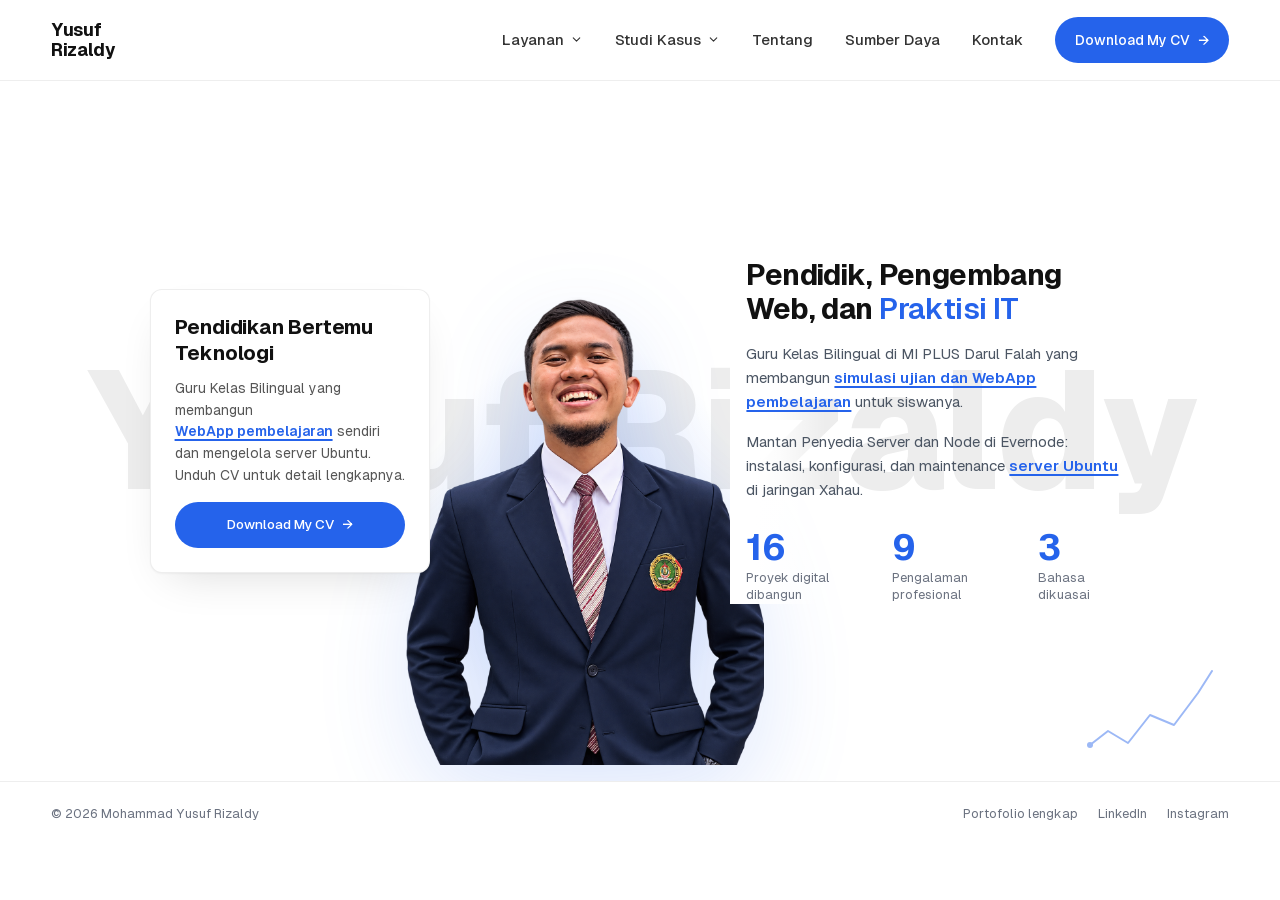
==== commit 939b323a: "Tambahkan hero landing baru di root, pindahkan situs lama ke v1/, unggah Curriculum Vitae Landing pe" ====
--- a/index.html
+++ b/index.html
@@ -3,307 +3,136 @@
 <head>
   <meta charset="UTF-8" />
   <meta name="viewport" content="width=device-width, initial-scale=1.0" />
-  <title>Mohammad Yusuf Rizaldy - Pendidik, Pengembang Web &amp; Praktisi IT</title>
+  <title>Yusuf Rizaldy — Pendidik, Pengembang Web &amp; Praktisi IT</title>
 
-  <meta name="description" content="Mohammad Yusuf Rizaldy, pendidik bilingual, pengembang web, dan praktisi IT dari Jombang, Jawa Timur. Memadukan pendidikan dengan teknologi digital: pengajaran bilingual, WebApp pembelajaran, pengembangan web, pengembangan berbantuan AI, dan administrasi server." />
+  <meta name="description" content="Mohammad Yusuf Rizaldy, pendidik bilingual, pengembang web, dan praktisi IT dari Jombang, Jawa Timur. Memadukan pendidikan dengan teknologi digital: pengajaran bilingual, WebApp pembelajaran, pengembangan web, dan administrasi server." />
   <meta name="author" content="Mohammad Yusuf Rizaldy" />
   <link rel="canonical" href="https://suuf24.vercel.app/" />
 
   <!-- Open Graph -->
   <meta property="og:type" content="website" />
   <meta property="og:url" content="https://suuf24.vercel.app/" />
-  <meta property="og:title" content="Mohammad Yusuf Rizaldy - Pendidik, Pengembang Web &amp; Praktisi IT" />
-  <meta property="og:description" content="Pendidik bilingual, pengembang web, dan praktisi IT yang memadukan pendidikan dengan teknologi digital: pengajaran, WebApp pembelajaran, pengembangan web, pengembangan berbantuan AI, dan administrasi server." />
-  <meta property="og:site_name" content="Mohammad Yusuf Rizaldy" />
+  <meta property="og:title" content="Yusuf Rizaldy — Pendidik, Pengembang Web &amp; Praktisi IT" />
+  <meta property="og:description" content="Pendidik bilingual, pengembang web, dan praktisi IT yang memadukan pendidikan dengan teknologi digital." />
+  <meta property="og:site_name" content="Yusuf Rizaldy" />
 
   <!-- Twitter / X card -->
   <meta name="twitter:card" content="summary" />
-  <meta name="twitter:title" content="Mohammad Yusuf Rizaldy - Pendidik, Pengembang Web &amp; Praktisi IT" />
+  <meta name="twitter:title" content="Yusuf Rizaldy — Pendidik, Pengembang Web &amp; Praktisi IT" />
   <meta name="twitter:description" content="Pendidik bilingual, pengembang web, dan praktisi IT yang memadukan pendidikan dengan teknologi digital." />
 
   <meta name="theme-color" content="#ffffff" />
   <link rel="icon" type="image/svg+xml" href="favicon.svg" />
 
-  <link rel="stylesheet" href="css/styles.css" />
+  <link rel="stylesheet" href="css/landing.css" />
 </head>
 <body>
-  <a class="skip-link" href="#main">Lewati ke konten utama</a>
-
-  <!-- ============ NAVIGASI ============ -->
-  <header class="site-header" id="site-header">
-    <nav class="nav container" aria-label="Navigasi utama">
-      <a class="brand" href="#home" aria-label="Mohammad Yusuf Rizaldy, kembali ke atas">
-        <span class="brand-mark" aria-hidden="true">&gt;_</span>
-        <span class="brand-name">suuf24</span>
+  <!-- ============ NAVBAR ============ -->
+  <header class="site-nav">
+    <div class="nav-inner">
+      <a class="nav-logo" href="#top" aria-label="Yusuf Rizaldy, kembali ke atas">
+        Yusuf<br />Rizaldy
       </a>
 
-      <ul class="nav-list" id="nav-list"></ul>
+      <button class="nav-toggle" id="nav-toggle" aria-expanded="false" aria-controls="nav-menu" aria-label="Menu">
+        <span></span><span></span><span></span>
+      </button>
 
-      <button class="nav-toggle" id="nav-toggle" aria-expanded="false" aria-controls="nav-list">
-        <span class="nav-toggle-icon" aria-hidden="true"></span>
-        <span class="sr-only">Menu</span>
-      </button>
-    </nav>
+      <nav class="nav-menu" id="nav-menu" aria-label="Navigasi utama">
+        <ul class="nav-list">
+          <li class="nav-item has-menu">
+            <button class="nav-link" type="button" aria-expanded="false" aria-controls="dd-services">
+              Layanan
+              <svg class="chev" viewBox="0 0 24 24" aria-hidden="true"><polyline points="6 9 12 15 18 9" /></svg>
+            </button>
+            <div class="nav-drop" id="dd-services">
+              <a href="v1/#projects">Pengembangan Web &amp; WebApp</a>
+              <a href="v1/#projects">WebApp Pembelajaran &amp; Simulasi Ujian</a>
+              <a href="v1/#skills">Administrasi Server &amp; Jaringan</a>
+              <a href="v1/#about">Pengajaran Bilingual</a>
+            </div>
+          </li>
+          <li class="nav-item has-menu">
+            <button class="nav-link" type="button" aria-expanded="false" aria-controls="dd-cases">
+              Studi Kasus
+              <svg class="chev" viewBox="0 0 24 24" aria-hidden="true"><polyline points="6 9 12 15 18 9" /></svg>
+            </button>
+            <div class="nav-drop" id="dd-cases">
+              <a href="https://suuf24.github.io/Portfolio-Simulator/" target="_blank" rel="noopener noreferrer">Portfolio Simulator</a>
+              <a href="https://suuf24.github.io/simplepresent/" target="_blank" rel="noopener noreferrer">Simple Present</a>
+              <a href="https://snake-sigma-liard.vercel.app" target="_blank" rel="noopener noreferrer">Snake Game</a>
+              <a href="https://suuf24.github.io/Binance-Futures-PnL-Calculator/" target="_blank" rel="noopener noreferrer">Binance PnL Calculator</a>
+            </div>
+          </li>
+          <li class="nav-item"><a class="nav-link" href="v1/#about">Tentang</a></li>
+          <li class="nav-item"><a class="nav-link" href="Curriculum%20Vitae.pdf" target="_blank" rel="noopener noreferrer">Sumber Daya</a></li>
+          <li class="nav-item"><a class="nav-link" href="mailto:mailtoyusufrizaldy@gmail.com">Kontak</a></li>
+        </ul>
+
+        <a class="nav-cta" href="Curriculum%20Vitae.pdf" target="_blank" rel="noopener noreferrer">
+          Download My CV <span aria-hidden="true">&rarr;</span>
+        </a>
+      </nav>
+    </div>
   </header>
 
-  <main id="main">
-    <!-- ============ BERANDA ============ -->
-    <section class="hero" id="home" aria-labelledby="hero-title">
-      <div class="hero-bg" aria-hidden="true"></div>
-      <div class="container hero-inner">
-        <div class="hero-copy reveal">
-          <h1 class="hero-title" id="hero-title">Mohammad<br />Yusuf Rizaldy</h1>
-          <p class="hero-positioning">Pendidik, Pengembang Web, dan Praktisi IT yang memadukan pendidikan dengan teknologi digital.</p>
-          <p class="hero-intro">Membangun WebApp pembelajaran dan mengelola server Ubuntu.</p>
-          <div class="hero-actions">
-            <a class="btn btn-primary" href="#projects">
-              Lihat Proyek
-              <svg class="icon" aria-hidden="true"><use href="#i-arrow-right"></use></svg>
-            </a>
-            <a class="btn btn-ghost" href="#contact">Hubungi Saya</a>
-          </div>
-        </div>
+  <!-- ============ HERO ============ -->
+  <main class="hero" id="top">
+    <div class="hero-name" aria-hidden="true">Yusuf Rizaldy</div>
 
-        <div class="hero-visual reveal">
-          <div class="demo" role="region" aria-label="Pemutar proyek, coba proyek langsung">
-            <div class="demo-head">
-              <span class="demo-kicker">Demo Langsung</span>
-              <span class="demo-count" id="player-count">1 dari 15</span>
-            </div>
-            <h2 class="demo-title" id="player-name">Simple Present</h2>
-            <div class="browser">
-              <div class="browser-bar">
-                <span class="browser-dots" aria-hidden="true"><i></i><i></i><i></i></span>
-                <span class="browser-url" id="player-url"></span>
-                <a
-                  class="browser-ext"
-                  id="player-ext"
-                  href="#"
-                  target="_blank"
-                  rel="noopener noreferrer"
-                  aria-label="Buka proyek saat ini di tab baru"
-                >
-                  <svg class="icon" aria-hidden="true"><use href="#i-external"></use></svg>
-                </a>
-              </div>
-              <div class="browser-toolbar">
-                <button type="button" class="browser-nav prev" id="player-prev" aria-label="Proyek sebelumnya">
-                  <svg class="icon" aria-hidden="true"><use href="#i-arrow-right"></use></svg>
-                </button>
-                <span class="browser-cat" id="player-cat">Pendidikan</span>
-                <button type="button" class="browser-nav" id="player-next" aria-label="Proyek berikutnya">
-                  <svg class="icon" aria-hidden="true"><use href="#i-arrow-right"></use></svg>
-                </button>
-              </div>
-              <div class="browser-viewport">
-                <iframe id="player-frame" title="Pratinjau proyek" loading="lazy"></iframe>
-                <div class="browser-loading" aria-hidden="true"><span class="browser-loading-bar"></span></div>
-              </div>
-            </div>
-          </div>
-        </div>
+    <div class="hero-inner">
+      <aside class="hero-card">
+        <h2 class="hero-card-title">Pendidikan Bertemu Teknologi</h2>
+        <p class="hero-card-text">
+          Guru Kelas Bilingual yang membangun
+          <a class="hl" href="v1/#projects">WebApp pembelajaran</a> sendiri
+          dan mengelola server Ubuntu. Unduh CV untuk detail lengkapnya.
+        </p>
+        <a class="hero-card-btn" href="Curriculum%20Vitae.pdf" target="_blank" rel="noopener noreferrer">
+          Download My CV <span aria-hidden="true">&rarr;</span>
+        </a>
+      </aside>
+
+      <figure class="hero-photo">
+        <img src="images/me.png" alt="Potret Mohammad Yusuf Rizaldy" width="1098" height="1432" />
+      </figure>
+
+      <div class="hero-copy">
+        <h1 class="hero-title">Pendidik, Pengembang Web, dan <span class="hl">Praktisi IT</span></h1>
+        <p class="hero-p">
+          Guru Kelas Bilingual di MI PLUS Darul Falah yang membangun
+          <span class="hl">simulasi ujian dan WebApp pembelajaran</span> untuk siswanya.
+        </p>
+        <p class="hero-p">
+          Mantan Penyedia Server dan Node di Evernode: instalasi, konfigurasi, dan
+          maintenance <span class="hl">server Ubuntu</span> di jaringan Xahau.
+        </p>
+        <ul class="hero-stats">
+          <li><strong>16</strong><span>Proyek digital dibangun</span></li>
+          <li><strong>9</strong><span>Pengalaman profesional</span></li>
+          <li><strong>3</strong><span>Bahasa dikuasai</span></li>
+        </ul>
       </div>
-    </section>
+    </div>
 
-    <!-- ============ TENTANG ============ -->
-    <section class="section" id="about" aria-labelledby="about-title">
-      <div class="container">
-        <div class="section-head reveal">
-          <h2 class="section-title" id="about-title">Karier yang mempertemukan pendidikan dan teknologi</h2>
-          <p class="section-lead">
-            Latar belakang pendidikan bahasa Inggris bertemu fondasi komputer dan jaringan, dan sebuah
-            karier yang terus menyatukan keduanya.
-          </p>
-        </div>
-
-        <div class="about-grid">
-          <div class="about-story reveal">
-            <p>
-              Mohammad Yusuf Rizaldy menempuh <strong>Pendidikan Bahasa Inggris</strong> di STKIP PGRI JOMBANG
-              dan <strong>Teknik Komputer Jaringan</strong> di SMKN 3 JOMBANG. Kombinasi yang tidak biasa dan
-              menjadi penentu arah sejak saat itu: pengajaran dan teknologi, berdampingan.
-            </p>
-            <p>
-              Ia mulai mengajar bahasa Inggris sejak dini, sebagai tutor di Effective English Course dan guru
-              bahasa Inggris di EFB English Course. Ia kemudian bekerja sebagai penerjemah lepas dan editor
-              tesis, serta menjadi relawan penerjemah untuk Program Study Abroad UNAIR - MDC.
-            </p>
-            <p>
-              Tahun-tahun di bidang penjualan dan akun eksekutif di PT. Central Wire Industrial, SHARP Indonesia,
-              dan by.U Digital Provider by Telkomsel membangun komunikasi yang kuat menghadap pelanggan:
-              penjualan langsung, demonstrasi produk, strategi pasar, dan database outlet yang mencakup Jawa,
-              Bali, dan Nusa Tenggara.
-            </p>
-            <p>
-              Lalu datang sisi teknisnya. Sebagai <strong>Penyedia Server dan Node di Evernode</strong>, ia memasang,
-              mengonfigurasi, dan memelihara node server berbasis Ubuntu di jaringan Xahau, bekerja dengan VPS,
-              jaringan, firewall, wallet, dan script otomatisasi.
-            </p>
-            <p>
-              Kini, sebagai <strong>Guru Kelas Bilingual di MI PLUS Darul Falah</strong>, ia membawa semuanya ke dalam
-              kelas: materi pembelajaran bilingual, media interaktif, dan WebApp yang ia bangun sendiri, mulai dari
-              simulasi ujian, jadwal, hingga penilaian, dengan pengembangan berbantuan AI dan alat desain yang
-              membentuk cara ia bekerja.
-            </p>
-          </div>
-
-          <aside class="about-card reveal" aria-label="Informasi pribadi">
-            <h3 class="about-card-title">Informasi Pribadi</h3>
-            <dl class="info-list" id="personal-info"></dl>
-          </aside>
-        </div>
-
-        <!-- Konsep irisan bidang -->
-        <div class="intersection reveal" aria-labelledby="intersection-title">
-          <div class="intersection-head">
-            <h3 class="intersection-title" id="intersection-title">Enam bidang, satu cara bekerja</h3>
-            <p>Pendidikan &times; Teknologi &times; Pengembangan Web &times; Infrastruktur IT &times; AI &times; Desain</p>
-          </div>
-          <div class="intersection-grid" id="domains-grid"></div>
-        </div>
-      </div>
-    </section>
-
-    <!-- ============ PENGALAMAN ============ -->
-    <section class="section section-alt" id="experience" aria-labelledby="experience-title">
-      <div class="container">
-        <div class="section-head reveal">
-          <h2 class="section-title" id="experience-title">Pengalaman Profesional</h2>
-          <p class="section-lead">Linimasa kronologis dari pengajaran kelas bilingual hingga infrastruktur server dan semua yang ada di antaranya.</p>
-        </div>
-        <div class="timeline" id="experience-list"></div>
-        <p class="timeline-note reveal">
-          PH, UTS, dan UAS merujuk pada penilaian sekolah di Indonesia: Penilaian Harian,
-          ujian tengah semester, dan ujian akhir semester.
-        </p>
-      </div>
-    </section>
-
-    <!-- ============ PENDIDIKAN ============ -->
-    <section class="section" id="education" aria-labelledby="education-title">
-      <div class="container">
-        <div class="section-head reveal">
-          <h2 class="section-title" id="education-title">Latar Belakang Pendidikan</h2>
-          <p class="section-lead">Studi formal dalam pendidikan bahasa Inggris dan komputer jaringan, ditambah kursus bahasa Inggris.</p>
-        </div>
-        <div class="edu-grid" id="education-list"></div>
-      </div>
-    </section>
-
-    <!-- ============ KEAHLIAN ============ -->
-    <section class="section section-alt" id="skills" aria-labelledby="skills-title">
-      <div class="container">
-        <div class="section-head reveal">
-          <h2 class="section-title" id="skills-title">Keahlian &amp; Alat</h2>
-          <p class="section-lead">Alat dan teknologi di balik pekerjaan, di lima bidang sesuai CV.</p>
-        </div>
-        <div class="skills-grid" id="skills-list"></div>
-
-        <div class="languages reveal">
-          <h3 class="languages-title">Bahasa</h3>
-          <ul class="languages-list" id="languages-list"></ul>
-        </div>
-      </div>
-    </section>
-
-    <!-- ============ PROYEK ============ -->
-    <section class="section" id="projects" aria-labelledby="projects-title">
-      <div class="container">
-        <div class="section-head reveal">
-          <h2 class="section-title" id="projects-title">Proyek &amp; Karya</h2>
-          <p class="section-lead">WebApp, simulasi, dan alat, sebagian besar dibangun untuk pembelajaran dan persiapan ujian.</p>
-        </div>
-
-        <div class="filters reveal" role="group" aria-label="Filter proyek" id="project-filters"></div>
-        <div class="projects-grid" id="projects-list"></div>
-      </div>
-    </section>
-
-    <!-- ============ PENCAPAIAN ============ -->
-    <section class="section section-alt" id="achievements" aria-labelledby="achievements-title">
-      <div class="container">
-        <div class="section-head reveal">
-          <h2 class="section-title" id="achievements-title">Pencapaian</h2>
-          <p class="section-lead">Penghargaan dan peran di bidang bahasa, keamanan siber, pendidikan, dan olahraga, sesuai CV.</p>
-        </div>
-        <ol class="achievements-list" id="achievements-list"></ol>
-      </div>
-    </section>
-
-    <!-- ============ KONTAK ============ -->
-    <section class="section" id="contact" aria-labelledby="contact-title">
-      <div class="container">
-        <div class="section-head reveal">
-          <h2 class="section-title" id="contact-title">Mari Terhubung</h2>
-          <p class="section-lead">Terbuka untuk kolaborasi, proyek pengajaran, serta pekerjaan web dan server.</p>
-        </div>
-
-        <div class="contact-grid reveal">
-          <div class="contact-intro">
-            <p>
-              Baik itu pendidikan bilingual, WebApp pembelajaran, pengembangan web, atau administrasi
-              server, silakan hubungi melalui salah satu saluran di bawah ini.
-            </p>
-            <p class="contact-loc">
-              Berdomisili di Jombang, Jawa Timur, Indonesia
-            </p>
-          </div>
-          <ul class="contact-list" id="contact-list"></ul>
-        </div>
-      </div>
-    </section>
+    <svg class="hero-zigzag" viewBox="0 0 130 96" aria-hidden="true">
+      <circle cx="4" cy="88" r="3" />
+      <polyline points="4,88 22,74 42,86 64,58 88,68 112,36 126,14" />
+    </svg>
   </main>
 
   <!-- ============ FOOTER ============ -->
-  <footer class="site-footer" aria-labelledby="footer-title">
-    <div class="container footer-grid">
-      <div class="footer-brand">
-        <p class="footer-name" id="footer-title">Mohammad Yusuf Rizaldy</p>
-        <p class="footer-pos">Pendidik, Pengembang Web, dan Praktisi IT yang memadukan pendidikan dengan teknologi digital.</p>
-        <p class="footer-links">
-          <a href="https://suuf24.vercel.app" target="_blank" rel="noopener noreferrer">suuf24.vercel.app</a>
-          <a href="https://bit.ly/linkedinYusuf" target="_blank" rel="noopener noreferrer">LinkedIn</a>
-          <a href="https://www.instagram.com/suuf24/" target="_blank" rel="noopener noreferrer">Instagram</a>
-        </p>
-      </div>
-      <nav class="footer-nav" aria-label="Navigasi footer">
-        <p class="footer-label">Navigasi Cepat</p>
-        <ul id="footer-nav-list"></ul>
-      </nav>
-      <div class="footer-contact">
-        <p class="footer-label">Kontak</p>
-        <ul>
-          <li><a href="mailto:mailtoyusufrizaldy@gmail.com">mailtoyusufrizaldy@gmail.com</a></li>
-          <li><a href="tel:+6285103974297">(+62) 851 0397 4297</a></li>
-        </ul>
-      </div>
-    </div>
-    <div class="container footer-bottom">
-      <p>&copy; <span id="year">2026</span> Mohammad Yusuf Rizaldy. Semua hak dilindungi.</p>
+  <footer class="site-footer">
+    <div class="footer-inner">
+      <p>&copy; 2026 Mohammad Yusuf Rizaldy</p>
+      <p class="footer-links">
+        <a href="v1/">Portofolio lengkap</a>
+        <a href="https://bit.ly/linkedinYusuf" target="_blank" rel="noopener noreferrer">LinkedIn</a>
+        <a href="https://www.instagram.com/suuf24/" target="_blank" rel="noopener noreferrer">Instagram</a>
+      </p>
     </div>
   </footer>
 
-  <!-- ============ SPRITE IKON ============ -->
-  <svg xmlns="http://www.w3.org/2000/svg" style="display:none" aria-hidden="true">
-    <defs>
-      <symbol id="i-education" viewBox="0 0 24 24"><path d="M22 9 12 4 2 9l10 5 10-5z"/><path d="M6 11.5V16c0 1.1 2.7 2 6 2s6-.9 6-2v-4.5"/><path d="M22 9v5"/></symbol>
-      <symbol id="i-technology" viewBox="0 0 24 24"><rect x="7" y="7" width="10" height="10" rx="2"/><rect x="11" y="11" width="2" height="2"/><path d="M9 2v3M15 2v3M9 19v3M15 19v3M2 9h3M2 15h3M19 9h3M19 15h3"/></symbol>
-      <symbol id="i-web" viewBox="0 0 24 24"><polyline points="8 6 2 12 8 18"/><polyline points="16 6 22 12 16 18"/></symbol>
-      <symbol id="i-server" viewBox="0 0 24 24"><rect x="3" y="4" width="18" height="7" rx="2"/><rect x="3" y="13" width="18" height="7" rx="2"/><path d="M7 7.5h.01M7 16.5h.01M11 7.5h6M11 16.5h6"/></symbol>
-      <symbol id="i-ai" viewBox="0 0 24 24"><path d="M12 3l1.7 4.3L18 9l-4.3 1.7L12 15l-1.7-4.3L6 9l4.3-1.7L12 3z"/><path d="M18.5 15.5l.9 2.1 2.1.9-2.1.9-.9 2.1-.9-2.1-2.1-.9 2.1-.9.9-2.1z"/></symbol>
-      <symbol id="i-design" viewBox="0 0 24 24"><path d="M12 19l7-7 3 3-7 7-3-3z"/><path d="M18 13l-1.5-7.5L2 2l3.5 14.5L13 18l5-5z"/><circle cx="11" cy="11" r="2"/></symbol>
-      <symbol id="i-arrow-right" viewBox="0 0 24 24"><line x1="5" y1="12" x2="19" y2="12"/><polyline points="12 5 19 12 12 19"/></symbol>
-      <symbol id="i-chevron-down" viewBox="0 0 24 24"><polyline points="6 9 12 15 18 9"/></symbol>
-      <symbol id="i-external" viewBox="0 0 24 24"><path d="M18 13v6a2 2 0 0 1-2 2H5a2 2 0 0 1-2-2V8a2 2 0 0 1 2-2h6"/><polyline points="15 3 21 3 21 9"/><line x1="10" y1="14" x2="21" y2="3"/></symbol>
-      <symbol id="i-mail" viewBox="0 0 24 24"><rect x="2" y="4" width="20" height="16" rx="2"/><path d="m22 7-10 6L2 7"/></symbol>
-      <symbol id="i-phone" viewBox="0 0 24 24"><path d="M22 16.92v3a2 2 0 0 1-2.18 2 19.79 19.79 0 0 1-8.63-3.07 19.5 19.5 0 0 1-6-6A19.79 19.79 0 0 1 2.12 4.18 2 2 0 0 1 4.11 2h3a2 2 0 0 1 2 1.72c.13.96.36 1.9.7 2.81a2 2 0 0 1-.45 2.11L8.09 9.91a16 16 0 0 0 6 6l1.27-1.27a2 2 0 0 1 2.11-.45c.91.34 1.85.57 2.81.7A2 2 0 0 1 22 16.92z"/></symbol>
-      <symbol id="i-globe" viewBox="0 0 24 24"><circle cx="12" cy="12" r="10"/><line x1="2" y1="12" x2="22" y2="12"/><path d="M12 2a15.3 15.3 0 0 1 4 10 15.3 15.3 0 0 1-4 10 15.3 15.3 0 0 1-4-10 15.3 15.3 0 0 1 4-10z"/></symbol>
-      <symbol id="i-linkedin" viewBox="0 0 24 24"><path d="M16 8a6 6 0 0 1 6 6v7h-4v-7a2 2 0 0 0-2-2 2 2 0 0 0-2 2v7h-4V8h4v1.5A5.98 5.98 0 0 1 16 8z"/><rect x="2" y="9" width="4" height="12"/><circle cx="4" cy="4" r="2"/></symbol>
-      <symbol id="i-instagram" viewBox="0 0 24 24"><rect x="2" y="2" width="20" height="20" rx="5"/><path d="M16 11.37A4 4 0 1 1 12.63 8 4 4 0 0 1 16 11.37z"/><line x1="17.5" y1="6.5" x2="17.51" y2="6.5"/></symbol>
-    </defs>
-  </svg>
-
-  <script src="js/data.js"></script>
-  <script src="js/main.js"></script>
+  <script src="js/landing.js"></script>
 </body>
 </html>
--- a/css/landing.css
+++ b/css/landing.css
@@ -0,0 +1,690 @@
+/* ============================================================
+   Yusuf Rizaldy - Hero Landing Page
+   Personal-brand hero: white-dominant, one blue accent #2563EB,
+   giant name backdrop, center portrait with glow, asymmetric
+   3-column grid, minimal footer. Vanilla CSS, self-hosted Geist.
+   ============================================================ */
+
+/* ---------- Fonts (self-hosted variable) ---------- */
+@font-face {
+  font-family: "Geist";
+  src: url("../fonts/Geist-Variable.woff2") format("woff2");
+  font-weight: 100 900;
+  font-style: normal;
+  font-display: swap;
+}
+
+/* ---------- Tokens ---------- */
+:root {
+  color-scheme: light;
+
+  --bg: #ffffff;
+  --ink: #111111;
+  --body: #4b5563;
+  --muted: #6b7280;
+  --line: rgba(17, 17, 17, 0.07);
+  --blue: #2563eb;
+  --blue-dark: #1d4ed8;
+  --blue-soft: rgba(37, 99, 235, 0.08);
+  --name: #ededed;
+
+  --shadow-s: 0 1px 2px rgba(0, 0, 0, 0.04), 0 6px 20px -10px rgba(0, 0, 0, 0.06);
+  --shadow-card: 0 1px 2px rgba(0, 0, 0, 0.04), 0 18px 44px -20px rgba(0, 0, 0, 0.16);
+
+  --font: "Geist", ui-sans-serif, system-ui, -apple-system, "Segoe UI", Roboto, Arial, sans-serif;
+
+  /* satu variabel untuk durasi semua animasi dan transisi */
+  --anim-dur: 0.75s;
+}
+
+/* ---------- Reset ---------- */
+*,
+*::before,
+*::after {
+  box-sizing: border-box;
+  margin: 0;
+  padding: 0;
+}
+
+html {
+  scroll-behavior: smooth;
+  -webkit-text-size-adjust: 100%;
+}
+
+body {
+  font-family: var(--font);
+  font-size: 1rem;
+  line-height: 1.6;
+  color: var(--ink);
+  background: var(--bg);
+  -webkit-font-smoothing: antialiased;
+  text-rendering: optimizeLegibility;
+}
+
+img,
+svg {
+  display: block;
+  max-width: 100%;
+}
+
+ul,
+ol {
+  list-style: none;
+}
+
+button {
+  font: inherit;
+  cursor: pointer;
+  color: inherit;
+  background: none;
+  border: 0;
+}
+
+:focus-visible {
+  outline: 2px solid var(--blue);
+  outline-offset: 2px;
+  border-radius: 4px;
+}
+
+::selection {
+  background: var(--blue);
+  color: #fff;
+}
+
+/* ============================================================
+   NAVBAR
+   ============================================================ */
+.site-nav {
+  position: sticky;
+  top: 0;
+  z-index: 50;
+  background: var(--bg);
+  border-bottom: 1px solid var(--line);
+}
+
+.nav-inner {
+  position: relative;
+  max-width: 1400px;
+  margin-inline: auto;
+  padding-inline: clamp(20px, 4vw, 64px);
+  display: flex;
+  align-items: center;
+  justify-content: space-between;
+  gap: 24px;
+  height: 80px;
+}
+
+.nav-logo {
+  font-size: 18px;
+  font-weight: 700;
+  line-height: 1.12;
+  letter-spacing: -0.02em;
+  color: var(--ink);
+  text-decoration: none;
+}
+
+.nav-menu {
+  display: flex;
+  align-items: center;
+  gap: 32px;
+  margin-left: auto;
+}
+
+.nav-list {
+  display: flex;
+  align-items: center;
+  gap: 32px;
+}
+
+.nav-item {
+  position: relative;
+}
+
+.nav-link {
+  display: inline-flex;
+  align-items: center;
+  gap: 6px;
+  padding: 8px 0;
+  font-size: 15px;
+  font-weight: 500;
+  color: #333333;
+  text-decoration: none;
+}
+
+.nav-link:hover {
+  color: var(--ink);
+}
+
+.nav-link .chev {
+  width: 13px;
+  height: 13px;
+  fill: none;
+  stroke: currentColor;
+  stroke-width: 2;
+  stroke-linecap: round;
+  stroke-linejoin: round;
+  transition: transform var(--anim-dur) ease;
+}
+
+.nav-item.open .chev,
+.nav-item:hover .chev {
+  transform: rotate(180deg);
+}
+
+/* dropdown panel */
+.nav-drop {
+  position: absolute;
+  top: calc(100% + 12px);
+  left: 50%;
+  min-width: 248px;
+  padding: 8px;
+  background: var(--bg);
+  border: 1px solid var(--line);
+  border-radius: 14px;
+  box-shadow: var(--shadow-card);
+  opacity: 0;
+  visibility: hidden;
+  transform: translateX(-50%) translateY(8px);
+  transition: opacity var(--anim-dur) ease, transform var(--anim-dur) ease,
+    visibility 0s linear var(--anim-dur);
+}
+
+.nav-item:hover .nav-drop,
+.nav-item.open .nav-drop,
+.nav-drop:focus-within {
+  opacity: 1;
+  visibility: visible;
+  transform: translateX(-50%) translateY(0);
+  transition: opacity var(--anim-dur) ease, transform var(--anim-dur) ease;
+}
+
+.nav-drop a {
+  display: block;
+  padding: 10px 12px;
+  border-radius: 10px;
+  font-size: 14px;
+  color: var(--body);
+  text-decoration: none;
+  white-space: nowrap;
+  transition: background-color var(--anim-dur) ease, color var(--anim-dur) ease;
+}
+
+.nav-drop a:hover {
+  background: var(--blue-soft);
+  color: var(--blue);
+}
+
+/* CTA pill */
+.nav-cta {
+  display: inline-flex;
+  align-items: center;
+  gap: 8px;
+  padding: 12px 20px;
+  border-radius: 999px;
+  background: var(--blue);
+  color: #ffffff;
+  font-size: 14px;
+  font-weight: 500;
+  text-decoration: none;
+  white-space: nowrap;
+  transition: background-color var(--anim-dur) ease, transform var(--anim-dur) ease,
+    box-shadow var(--anim-dur) ease;
+}
+
+.nav-cta:hover {
+  background: var(--blue-dark);
+  transform: translateY(-1px);
+  box-shadow: 0 10px 26px -10px rgba(37, 99, 235, 0.55);
+}
+
+/* hamburger (mobile) */
+.nav-toggle {
+  display: none;
+  flex-direction: column;
+  justify-content: center;
+  gap: 5px;
+  width: 44px;
+  height: 44px;
+  padding: 10px;
+  border-radius: 10px;
+}
+
+.nav-toggle span {
+  display: block;
+  height: 2px;
+  border-radius: 2px;
+  background: var(--ink);
+  transition: transform var(--anim-dur) ease, opacity var(--anim-dur) ease;
+}
+
+.nav-toggle[aria-expanded="true"] span:nth-child(1) {
+  transform: translateY(7px) rotate(45deg);
+}
+
+.nav-toggle[aria-expanded="true"] span:nth-child(2) {
+  opacity: 0;
+}
+
+.nav-toggle[aria-expanded="true"] span:nth-child(3) {
+  transform: translateY(-7px) rotate(-45deg);
+}
+
+/* ============================================================
+   HERO
+   ============================================================ */
+.hero {
+  position: relative;
+  isolation: isolate;
+  overflow: hidden;
+  min-height: min(calc(100svh - 80px), 700px);
+  display: flex;
+  align-items: center;
+}
+
+/* giant name backdrop, centered directly behind the portrait */
+.hero-name {
+  position: absolute;
+  z-index: 0;
+  top: 50%;
+  left: 50%;
+  transform: translate(-50%, -50%);
+  font-size: clamp(56px, 13vw, 190px);
+  font-weight: 800;
+  line-height: 1;
+  letter-spacing: -0.02em;
+  white-space: nowrap;
+  color: var(--name);
+  user-select: none;
+  pointer-events: none;
+}
+
+.hero-inner {
+  position: relative;
+  z-index: 1;
+  display: grid;
+  grid-template-columns: minmax(0, 290px) auto minmax(0, 400px);
+  align-items: center;
+  justify-content: center;
+  gap: 0;
+  width: 100%;
+  max-width: 1400px;
+  margin-inline: auto;
+  padding-inline: clamp(20px, 4vw, 64px);
+}
+
+/* ---------- Card CTA (left, overlaps photo) ---------- */
+.hero-card {
+  z-index: 2;
+  width: 280px;
+  background: var(--bg);
+  border: 1px solid var(--line);
+  border-radius: 12px;
+  box-shadow: var(--shadow-card);
+  padding: 24px;
+  animation: rise var(--anim-dur) ease both;
+}
+
+.hero-card-title {
+  font-size: 20px;
+  font-weight: 700;
+  line-height: 1.3;
+  letter-spacing: -0.01em;
+  color: var(--ink);
+}
+
+.hero-card-text {
+  margin-top: 12px;
+  font-size: 14px;
+  line-height: 1.55;
+  color: #555555;
+}
+
+.hero-card-text .hl {
+  white-space: nowrap;
+}
+
+.hero-card-btn {
+  display: flex;
+  align-items: center;
+  justify-content: center;
+  gap: 8px;
+  margin-top: 16px;
+  padding: 12px 16px;
+  border-radius: 999px;
+  background: var(--blue);
+  color: #ffffff;
+  font-size: 13.5px;
+  font-weight: 500;
+  white-space: nowrap;
+  text-decoration: none;
+  transition: background-color var(--anim-dur) ease, transform var(--anim-dur) ease,
+    box-shadow var(--anim-dur) ease;
+}
+
+.hero-card-btn:hover {
+  background: var(--blue-dark);
+  transform: translateY(-1px);
+  box-shadow: 0 10px 26px -10px rgba(37, 99, 235, 0.55);
+}
+
+/* link-style highlight */
+.hl {
+  color: var(--blue);
+  font-weight: 600;
+  text-decoration: underline;
+  text-decoration-thickness: 1.5px;
+  text-underline-offset: 3px;
+}
+
+/* ---------- Portrait (center, dominant) ---------- */
+.hero-photo {
+  position: relative;
+  z-index: 1;
+  margin-inline: -34px;
+  margin-bottom: -200px;
+  align-self: center;
+  animation: rise var(--anim-dur) ease 0.12s both;
+}
+
+/* soft light-blue glow so the photo feels like it floats */
+.hero-photo::before {
+  content: "";
+  position: absolute;
+  z-index: -1;
+  inset: -14px -34px -26px;
+  border-radius: 50%;
+  background: radial-gradient(closest-side, rgba(37, 99, 235, 0.18), rgba(37, 99, 235, 0.06) 55%, transparent 78%);
+}
+
+.hero-photo img {
+  display: block;
+  width: auto;
+  height: clamp(460px, 52vh, 580px);
+  max-width: none;
+  filter: drop-shadow(0 30px 44px rgba(37, 99, 235, 0.16));
+}
+
+/* ---------- Copy (right) ---------- */
+.hero-copy {
+  z-index: 2;
+  width: 400px;
+  max-width: 100%;
+  /* soft white veil where the photo slides under the text, keeps it readable */
+  background: linear-gradient(90deg, var(--bg) 0, var(--bg) 26px, rgba(255, 255, 255, 0.85) 48px, transparent 96px);
+  padding-inline-start: 16px;
+  animation: rise var(--anim-dur) ease 0.24s both;
+}
+
+.hero-title {
+  font-size: clamp(27px, 2.3vw, 32px);
+  font-weight: 700;
+  line-height: 1.14;
+  letter-spacing: -0.02em;
+  color: var(--ink);
+}
+
+.hero-title .hl {
+  text-decoration: none;
+}
+
+.hero-p {
+  margin-top: 16px;
+  font-size: 15px;
+  line-height: 1.6;
+  color: var(--body);
+}
+
+.hero-stats {
+  margin-top: 28px;
+  display: flex;
+  gap: 40px;
+}
+
+.hero-stats li {
+  display: flex;
+  flex-direction: column;
+  gap: 3px;
+}
+
+.hero-stats strong {
+  font-size: 36px;
+  font-weight: 700;
+  line-height: 1;
+  letter-spacing: -0.02em;
+  color: var(--blue);
+}
+
+.hero-stats span {
+  font-size: 13px;
+  line-height: 1.35;
+  color: var(--muted);
+  max-width: 13ch;
+}
+
+/* hand-drawn rising zig-zag, bottom-right */
+.hero-zigzag {
+  position: absolute;
+  z-index: 0;
+  right: clamp(16px, 5vw, 72px);
+  bottom: 28px;
+  width: 130px;
+  height: 96px;
+  fill: none;
+  stroke: var(--blue);
+  stroke-width: 2;
+  stroke-linecap: round;
+  stroke-linejoin: round;
+  opacity: 0.45;
+  pointer-events: none;
+}
+
+.hero-zigzag circle {
+  fill: var(--blue);
+  stroke: none;
+}
+
+/* ============================================================
+   FOOTER
+   ============================================================ */
+.site-footer {
+  border-top: 1px solid var(--line);
+  padding: 22px 0;
+}
+
+.footer-inner {
+  max-width: 1400px;
+  margin-inline: auto;
+  padding-inline: clamp(20px, 4vw, 64px);
+  display: flex;
+  align-items: center;
+  justify-content: space-between;
+  gap: 12px;
+  flex-wrap: wrap;
+  font-size: 13px;
+  color: var(--muted);
+}
+
+.footer-links {
+  display: flex;
+  gap: 20px;
+}
+
+.footer-links a {
+  color: var(--muted);
+  text-decoration: none;
+  transition: color var(--anim-dur) ease;
+}
+
+.footer-links a:hover {
+  color: var(--blue);
+}
+
+/* ---------- Entrance ---------- */
+@keyframes rise {
+  from {
+    opacity: 0;
+    transform: translateY(18px);
+  }
+  to {
+    opacity: 1;
+    transform: translateY(0);
+  }
+}
+
+/* ============================================================
+   RESPONSIVE
+   ============================================================ */
+@media (max-width: 1080px) {
+  /* hamburger menu */
+  .nav-toggle {
+    display: flex;
+  }
+
+  .nav-menu {
+    position: absolute;
+    top: calc(100% + 10px);
+    right: clamp(20px, 4vw, 64px);
+    left: clamp(20px, 4vw, 64px);
+    flex-direction: column;
+    align-items: stretch;
+    gap: 0;
+    margin-left: 0;
+    background: var(--bg);
+    border: 1px solid var(--line);
+    border-radius: 16px;
+    box-shadow: var(--shadow-card);
+    padding: 16px;
+    opacity: 0;
+    visibility: hidden;
+    transform: translateY(-8px);
+    transition: opacity var(--anim-dur) ease, transform var(--anim-dur) ease,
+      visibility 0s linear var(--anim-dur);
+  }
+
+  .nav-menu.open {
+    opacity: 1;
+    visibility: visible;
+    transform: translateY(0);
+    transition: opacity var(--anim-dur) ease, transform var(--anim-dur) ease;
+  }
+
+  .nav-list {
+    flex-direction: column;
+    align-items: stretch;
+    gap: 4px;
+  }
+
+  .nav-item {
+    position: static;
+  }
+
+  .nav-link {
+    width: 100%;
+    justify-content: space-between;
+    padding: 11px 12px;
+    border-radius: 10px;
+  }
+
+  .nav-link:hover {
+    background: var(--blue-soft);
+  }
+
+  .nav-drop {
+    position: static;
+    min-width: 0;
+    padding: 0 0 8px 14px;
+    background: transparent;
+    border: 0;
+    border-radius: 0;
+    box-shadow: none;
+    opacity: 1;
+    visibility: visible;
+    transform: none;
+    display: none;
+    transition: none;
+  }
+
+  .nav-item.open .nav-drop {
+    display: block;
+  }
+
+  .nav-drop a {
+    white-space: normal;
+  }
+
+  .nav-cta {
+    margin-top: 14px;
+    justify-content: center;
+  }
+
+  /* hero stacks: photo first, then card, then text */
+  .hero {
+    min-height: 0;
+    display: block;
+    padding-block: 48px 56px;
+  }
+
+  .hero-inner {
+    grid-template-columns: 1fr;
+    justify-items: center;
+    gap: 40px;
+  }
+
+  .hero-photo {
+    order: -1;
+    margin: 0;
+  }
+
+  .hero-photo img {
+    height: auto;
+    width: min(86vw, 380px);
+  }
+
+  .hero-card {
+    order: 0;
+    width: 100%;
+    max-width: 420px;
+  }
+
+  .hero-copy {
+    order: 1;
+    width: 100%;
+    max-width: 480px;
+    padding-inline-start: 0;
+    text-align: center;
+    background: none;
+  }
+
+  .hero-stats {
+    justify-content: center;
+    flex-wrap: wrap;
+  }
+
+  .hero-name {
+    top: 150px;
+    font-size: clamp(44px, 15vw, 110px);
+  }
+
+  .hero-zigzag {
+    display: none;
+  }
+
+  .footer-inner {
+    justify-content: center;
+    text-align: center;
+  }
+}
+
+/* ============================================================
+   REDUCED MOTION
+   ============================================================ */
+@media (prefers-reduced-motion: reduce) {
+  *,
+  *::before,
+  *::after {
+    animation-duration: 0.01ms !important;
+    animation-iteration-count: 1 !important;
+    transition-duration: 0.01ms !important;
+    scroll-behavior: auto !important;
+  }
+}
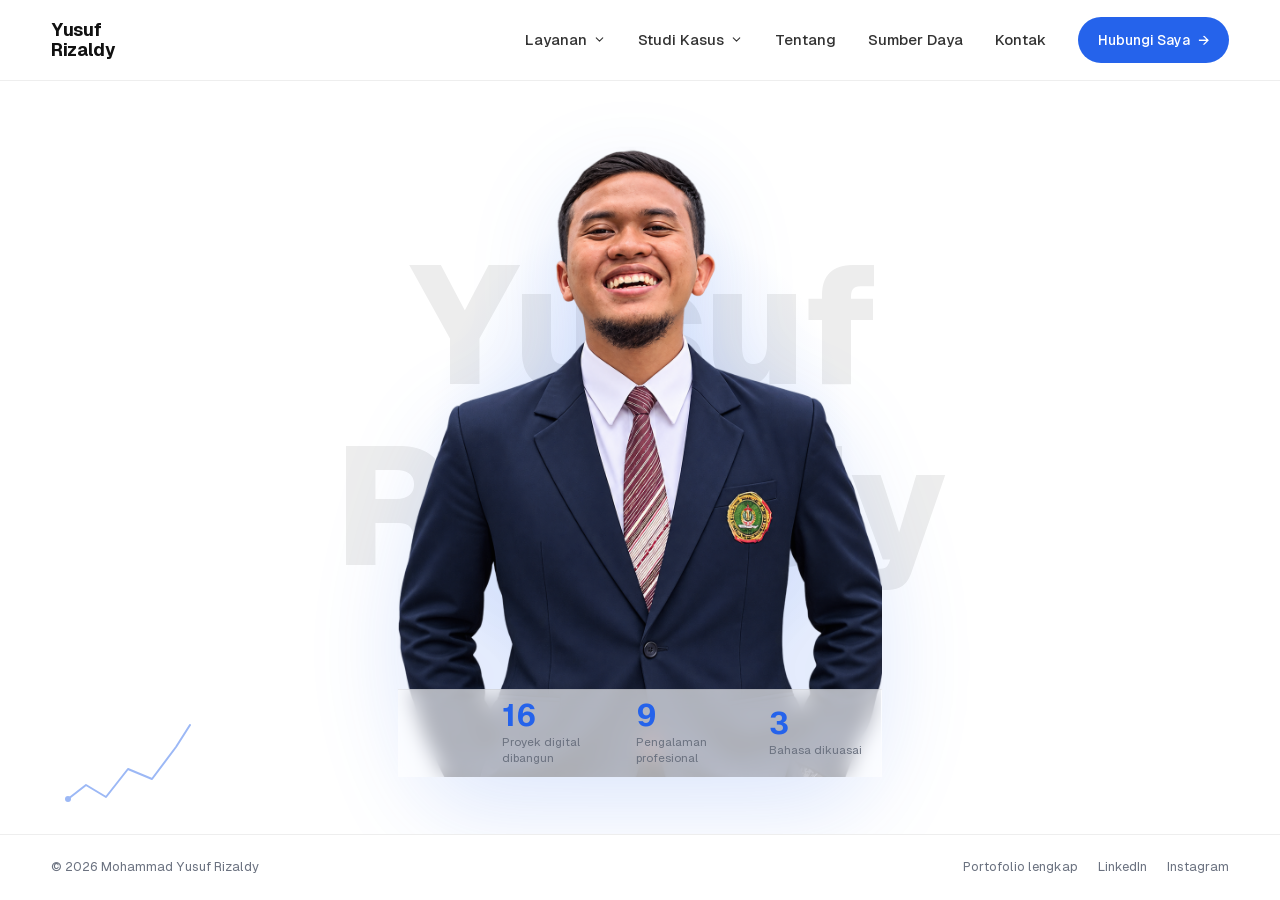
==== commit d60a57a3: "Perbaiki hero landing: foto utuh tanpa terpotong, statistik di atas foto, satu layar tanpa scroll - " ====
--- a/index.html
+++ b/index.html
@@ -24,13 +24,13 @@
   <meta name="theme-color" content="#ffffff" />
   <link rel="icon" type="image/svg+xml" href="favicon.svg" />
 
-  <link rel="stylesheet" href="css/landing.css" />
+  <link rel="stylesheet" href="css/landing.css?v=20260824" />
 </head>
 <body>
   <!-- ============ NAVBAR ============ -->
   <header class="site-nav">
     <div class="nav-inner">
-      <a class="nav-logo" href="#top" aria-label="Yusuf Rizaldy, kembali ke atas">
+      <a class="nav-logo" href="v1/#home" aria-label="Yusuf Rizaldy, kembali ke landing awal">
         Yusuf<br />Rizaldy
       </a>
 
@@ -69,8 +69,8 @@
           <li class="nav-item"><a class="nav-link" href="mailto:mailtoyusufrizaldy@gmail.com">Kontak</a></li>
         </ul>
 
-        <a class="nav-cta" href="Curriculum%20Vitae.pdf" target="_blank" rel="noopener noreferrer">
-          Download My CV <span aria-hidden="true">&rarr;</span>
+        <a class="nav-cta" href="https://wa.me/6285103974297" target="_blank" rel="noopener noreferrer">
+          Hubungi Saya <span aria-hidden="true">&rarr;</span>
         </a>
       </nav>
     </div>
@@ -78,41 +78,20 @@
 
   <!-- ============ HERO ============ -->
   <main class="hero" id="top">
-    <div class="hero-name" aria-hidden="true">Yusuf Rizaldy</div>
+    <div class="hero-name" aria-hidden="true">
+      <span>Yusuf</span>
+      <span>Rizaldy</span>
+    </div>
 
     <div class="hero-inner">
-      <aside class="hero-card">
-        <h2 class="hero-card-title">Pendidikan Bertemu Teknologi</h2>
-        <p class="hero-card-text">
-          Guru Kelas Bilingual yang membangun
-          <a class="hl" href="v1/#projects">WebApp pembelajaran</a> sendiri
-          dan mengelola server Ubuntu. Unduh CV untuk detail lengkapnya.
-        </p>
-        <a class="hero-card-btn" href="Curriculum%20Vitae.pdf" target="_blank" rel="noopener noreferrer">
-          Download My CV <span aria-hidden="true">&rarr;</span>
-        </a>
-      </aside>
-
       <figure class="hero-photo">
         <img src="images/me.png" alt="Potret Mohammad Yusuf Rizaldy" width="1098" height="1432" />
-      </figure>
-
-      <div class="hero-copy">
-        <h1 class="hero-title">Pendidik, Pengembang Web, dan <span class="hl">Praktisi IT</span></h1>
-        <p class="hero-p">
-          Guru Kelas Bilingual di MI PLUS Darul Falah yang membangun
-          <span class="hl">simulasi ujian dan WebApp pembelajaran</span> untuk siswanya.
-        </p>
-        <p class="hero-p">
-          Mantan Penyedia Server dan Node di Evernode: instalasi, konfigurasi, dan
-          maintenance <span class="hl">server Ubuntu</span> di jaringan Xahau.
-        </p>
         <ul class="hero-stats">
           <li><strong>16</strong><span>Proyek digital dibangun</span></li>
           <li><strong>9</strong><span>Pengalaman profesional</span></li>
           <li><strong>3</strong><span>Bahasa dikuasai</span></li>
         </ul>
-      </div>
+      </figure>
     </div>
 
     <svg class="hero-zigzag" viewBox="0 0 130 96" aria-hidden="true">
--- a/css/landing.css
+++ b/css/landing.css
@@ -1,8 +1,8 @@
 /* ============================================================
    Yusuf Rizaldy - Hero Landing Page
    Personal-brand hero: white-dominant, one blue accent #2563EB,
-   giant name backdrop, center portrait with glow, asymmetric
-   3-column grid, minimal footer. Vanilla CSS, self-hosted Geist.
+   giant name backdrop, center portrait with glow, stats row,
+   minimal footer. Vanilla CSS, self-hosted Geist.
    ============================================================ */
 
 /* ---------- Fonts (self-hosted variable) ---------- */
@@ -281,108 +281,51 @@
   align-items: center;
 }
 
-/* giant name backdrop, centered directly behind the portrait */
+/* giant name backdrop, split into two broken lines behind the portrait */
 .hero-name {
   position: absolute;
   z-index: 0;
   top: 50%;
   left: 50%;
   transform: translate(-50%, -50%);
+  display: flex;
+  flex-direction: column;
+  align-items: center;
+  gap: clamp(8px, 1.6vh, 24px);
   font-size: clamp(56px, 13vw, 190px);
   font-weight: 800;
   line-height: 1;
   letter-spacing: -0.02em;
-  white-space: nowrap;
   color: var(--name);
   user-select: none;
   pointer-events: none;
 }
 
+.hero-name span {
+  white-space: nowrap;
+}
+
 .hero-inner {
   position: relative;
   z-index: 1;
-  display: grid;
-  grid-template-columns: minmax(0, 290px) auto minmax(0, 400px);
+  display: flex;
   align-items: center;
   justify-content: center;
-  gap: 0;
   width: 100%;
   max-width: 1400px;
   margin-inline: auto;
   padding-inline: clamp(20px, 4vw, 64px);
 }
 
-/* ---------- Card CTA (left, overlaps photo) ---------- */
-.hero-card {
-  z-index: 2;
-  width: 280px;
-  background: var(--bg);
-  border: 1px solid var(--line);
-  border-radius: 12px;
-  box-shadow: var(--shadow-card);
-  padding: 24px;
-  animation: rise var(--anim-dur) ease both;
-}
-
-.hero-card-title {
-  font-size: 20px;
-  font-weight: 700;
-  line-height: 1.3;
-  letter-spacing: -0.01em;
-  color: var(--ink);
-}
-
-.hero-card-text {
-  margin-top: 12px;
-  font-size: 14px;
-  line-height: 1.55;
-  color: #555555;
-}
-
-.hero-card-text .hl {
-  white-space: nowrap;
-}
-
-.hero-card-btn {
-  display: flex;
-  align-items: center;
-  justify-content: center;
-  gap: 8px;
-  margin-top: 16px;
-  padding: 12px 16px;
-  border-radius: 999px;
-  background: var(--blue);
-  color: #ffffff;
-  font-size: 13.5px;
-  font-weight: 500;
-  white-space: nowrap;
-  text-decoration: none;
-  transition: background-color var(--anim-dur) ease, transform var(--anim-dur) ease,
-    box-shadow var(--anim-dur) ease;
-}
-
-.hero-card-btn:hover {
-  background: var(--blue-dark);
-  transform: translateY(-1px);
-  box-shadow: 0 10px 26px -10px rgba(37, 99, 235, 0.55);
-}
-
-/* link-style highlight */
-.hl {
-  color: var(--blue);
-  font-weight: 600;
-  text-decoration: underline;
-  text-decoration-thickness: 1.5px;
-  text-underline-offset: 3px;
-}
-
 /* ---------- Portrait (center, dominant) ---------- */
 .hero-photo {
   position: relative;
-  z-index: 1;
-  margin-inline: -34px;
-  margin-bottom: -200px;
-  align-self: center;
+  z-index: 3;
+  /* purely decorative: let clicks pass through */
+  pointer-events: none;
+  /* width is 1098/1432 of the height, both vh-driven */
+  height: clamp(400px, 70vh, 980px);
+  width: clamp(307px, 53.7vh, 751px);
   animation: rise var(--anim-dur) ease 0.12s both;
 }
 
@@ -398,46 +341,18 @@
 
 .hero-photo img {
   display: block;
-  width: auto;
-  height: clamp(460px, 52vh, 580px);
-  max-width: none;
+  width: 100%;
+  height: 100%;
+  object-fit: contain;
   filter: drop-shadow(0 30px 44px rgba(37, 99, 235, 0.16));
 }
 
-/* ---------- Copy (right) ---------- */
-.hero-copy {
-  z-index: 2;
-  width: 400px;
-  max-width: 100%;
-  /* soft white veil where the photo slides under the text, keeps it readable */
-  background: linear-gradient(90deg, var(--bg) 0, var(--bg) 26px, rgba(255, 255, 255, 0.85) 48px, transparent 96px);
-  padding-inline-start: 16px;
-  animation: rise var(--anim-dur) ease 0.24s both;
-}
-
-.hero-title {
-  font-size: clamp(27px, 2.3vw, 32px);
-  font-weight: 700;
-  line-height: 1.14;
-  letter-spacing: -0.02em;
-  color: var(--ink);
-}
-
-.hero-title .hl {
-  text-decoration: none;
-}
-
-.hero-p {
-  margin-top: 16px;
-  font-size: 15px;
-  line-height: 1.6;
-  color: var(--body);
-}
-
 .hero-stats {
-  margin-top: 28px;
-  display: flex;
-  gap: 40px;
+  /* static by default (below the photo on mobile); the desktop block
+     turns it into an absolutely positioned frosted bar on the photo */
+  display: flex;
+  flex-wrap: wrap;
+  gap: clamp(28px, 4vw, 48px);
 }
 
 .hero-stats li {
@@ -447,7 +362,7 @@
 }
 
 .hero-stats strong {
-  font-size: 36px;
+  font-size: clamp(30px, 4.2vh, 42px);
   font-weight: 700;
   line-height: 1;
   letter-spacing: -0.02em;
@@ -455,18 +370,18 @@
 }
 
 .hero-stats span {
-  font-size: 13px;
+  font-size: clamp(11px, 1.5vh, 14px);
   line-height: 1.35;
   color: var(--muted);
   max-width: 13ch;
 }
 
-/* hand-drawn rising zig-zag, bottom-right */
+/* hand-drawn rising zig-zag, bottom-left (stats now sit on the right) */
 .hero-zigzag {
   position: absolute;
   z-index: 0;
-  right: clamp(16px, 5vw, 72px);
-  bottom: 28px;
+  left: clamp(16px, 5vw, 72px);
+  bottom: clamp(16px, 3vh, 30px);
   width: 130px;
   height: 96px;
   fill: none;
@@ -534,7 +449,7 @@
 /* ============================================================
    RESPONSIVE
    ============================================================ */
-@media (max-width: 1080px) {
+@media (max-width: 1023px) {
   /* hamburger menu */
   .nav-toggle {
     display: flex;
@@ -617,22 +532,27 @@
     justify-content: center;
   }
 
-  /* hero stacks: photo first, then card, then text */
+  /* hero stacks: photo then stats; scrollable as usual.
+     overflow-x clips the giant name backdrop only; vertically free. */
   .hero {
     min-height: 0;
     display: block;
     padding-block: 48px 56px;
+    overflow-x: hidden;
+    overflow-y: visible;
   }
 
   .hero-inner {
-    grid-template-columns: 1fr;
-    justify-items: center;
+    flex-direction: column;
+    align-items: center;
     gap: 40px;
   }
 
   .hero-photo {
     order: -1;
     margin: 0;
+    height: auto;
+    width: auto;
   }
 
   .hero-photo img {
@@ -640,24 +560,13 @@
     width: min(86vw, 380px);
   }
 
-  .hero-card {
-    order: 0;
-    width: 100%;
-    max-width: 420px;
-  }
-
-  .hero-copy {
-    order: 1;
-    width: 100%;
-    max-width: 480px;
-    padding-inline-start: 0;
-    text-align: center;
-    background: none;
-  }
-
   .hero-stats {
     justify-content: center;
-    flex-wrap: wrap;
+    margin-top: 44px;
+  }
+
+  .hero-stats li {
+    align-items: center;
   }
 
   .hero-name {
@@ -672,6 +581,86 @@
   .footer-inner {
     justify-content: center;
     text-align: center;
+  }
+}
+
+/* ============================================================
+   DESKTOP — one-screen page (>= 1024px)
+   body is exactly 100dvh: navbar overlays the hero, the hero
+   fills the rest (photo centered, stats pinned to its bottom),
+   footer at the very bottom — the whole site needs no scroll.
+   Photo uses object-fit: contain and relative units so nothing
+   overflows between 768px and 1440px viewport heights.
+   ============================================================ */
+@media (min-width: 1024px) {
+  /* the whole page fits one screen: nav overlay + hero + footer */
+  body {
+    height: 100vh; /* fallback */
+    height: 100dvh;
+    display: flex;
+    flex-direction: column;
+    overflow: hidden;
+  }
+
+  /* navbar overlays the hero so the hero really fills the screen */
+  .site-nav {
+    position: absolute;
+    top: 0;
+    left: 0;
+    right: 0;
+  }
+
+  .hero {
+    flex: 1;
+    min-height: 0;
+    height: auto;
+    overflow: hidden;
+    display: flex;
+    flex-direction: column;
+    justify-content: space-between;
+  }
+
+  .hero-inner {
+    flex: 1;
+    min-height: 0;
+  }
+
+  /* lower the portrait a touch so its top clears the overlaid navbar
+     (margin, not transform, so it never fights the rise animation) */
+  .hero-photo {
+    margin-top: clamp(40px, 10vh, 100px);
+  }
+
+  .site-footer {
+    flex: none;
+  }
+
+  /* stats = frosted bar at the bottom of the portrait: absolutely
+     positioned so it eats no layout space and the photo is never cut */
+  .hero-stats {
+    position: absolute;
+    z-index: 2;
+    left: 0;
+    right: 0;
+    bottom: 0;
+    flex-wrap: nowrap;
+    align-items: center;
+    justify-content: flex-end;
+    gap: clamp(12px, 2vw, 26px);
+    padding: clamp(8px, 1.2vh, 14px) clamp(12px, 1.5vw, 20px);
+    background: rgba(255, 255, 255, 0.66);
+    -webkit-backdrop-filter: blur(10px) saturate(1.3);
+    backdrop-filter: blur(10px) saturate(1.3);
+    border-top: 1px solid rgba(17, 17, 17, 0.05);
+  }
+
+  .hero-stats strong {
+    font-size: clamp(24px, 3.4vh, 36px);
+  }
+
+  .hero-stats span {
+    font-size: clamp(10px, 1.3vh, 12.5px);
+    max-width: 12ch;
   }
 }
 
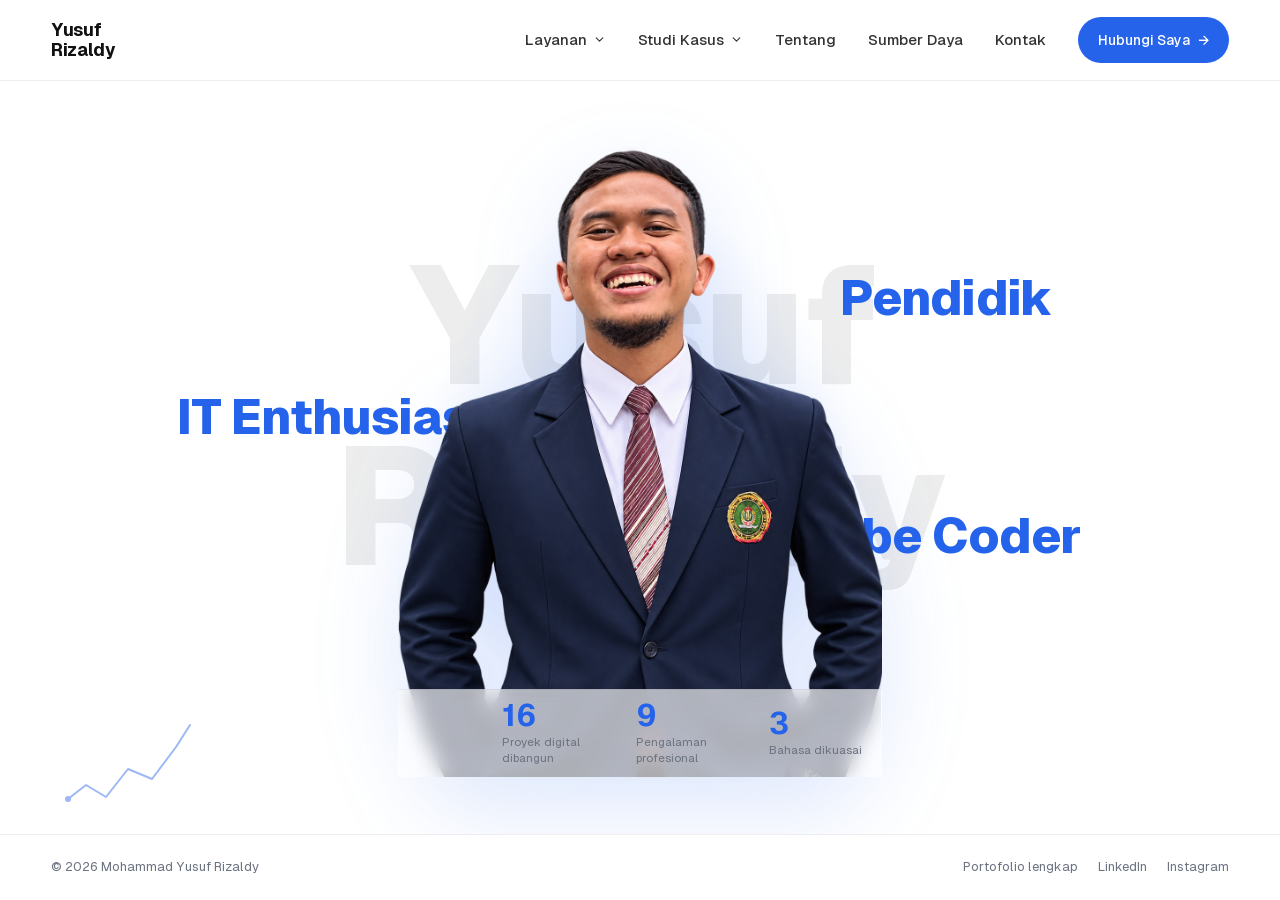
==== commit 9f4d3416: "Animasi kata peran permanen, transisi 0.75s, demo awal Snake, hapus Binance - Landing: kata peran (P" ====
--- a/index.html
+++ b/index.html
@@ -24,7 +24,7 @@
   <meta name="theme-color" content="#ffffff" />
   <link rel="icon" type="image/svg+xml" href="favicon.svg" />
 
-  <link rel="stylesheet" href="css/landing.css?v=20260824" />
+  <link rel="stylesheet" href="css/landing.css?v=20260833" />
 </head>
 <body>
   <!-- ============ NAVBAR ============ -->
@@ -61,7 +61,6 @@
               <a href="https://suuf24.github.io/Portfolio-Simulator/" target="_blank" rel="noopener noreferrer">Portfolio Simulator</a>
               <a href="https://suuf24.github.io/simplepresent/" target="_blank" rel="noopener noreferrer">Simple Present</a>
               <a href="https://snake-sigma-liard.vercel.app" target="_blank" rel="noopener noreferrer">Snake Game</a>
-              <a href="https://suuf24.github.io/Binance-Futures-PnL-Calculator/" target="_blank" rel="noopener noreferrer">Binance PnL Calculator</a>
             </div>
           </li>
           <li class="nav-item"><a class="nav-link" href="v1/#about">Tentang</a></li>
@@ -84,6 +83,11 @@
     </div>
 
     <div class="hero-inner">
+      <p class="hero-role" aria-label="Peran: Pendidik, IT Enthusiast, Vibe Coder">
+        <span class="role-word">Pendidik</span>
+        <span class="role-word">IT Enthusiast</span>
+        <span class="role-word">Vibe Coder</span>
+      </p>
       <figure class="hero-photo">
         <img src="images/me.png" alt="Potret Mohammad Yusuf Rizaldy" width="1098" height="1432" />
         <ul class="hero-stats">
@@ -112,6 +116,6 @@
     </div>
   </footer>
 
-  <script src="js/landing.js"></script>
+  <script src="js/landing.js?v=20260833"></script>
 </body>
 </html>
--- a/css/landing.css
+++ b/css/landing.css
@@ -317,6 +317,60 @@
   padding-inline: clamp(20px, 4vw, 64px);
 }
 
+/* ---------- Rotating role line (Pendidik / IT Enthusiast / Vibe Coder) ---------- */
+/* DI BELAKANG foto (z 2 < foto z 3, di atas nama raksasa z 0): titik acuannya
+   pusat hero = pusat foto. Tiap kata slide dari tengah ke samping. */
+.hero-role {
+  position: absolute;
+  z-index: 2;
+  left: 50%;
+  top: 50%;
+  width: 0;
+  height: 0;
+}
+
+.role-word {
+  position: absolute;
+  left: 0;
+  top: 0;
+  white-space: nowrap;
+  font-size: clamp(34px, 5.5vh, 68px);
+  font-weight: 800;
+  letter-spacing: -0.02em;
+  line-height: 1.1;
+  color: var(--blue);
+}
+
+/* Kata peran: SEKALI slide dari tengah (di belakang foto) ke posisi tetap
+   DI LUAR lebar hero-photo (offset vh > setengah foto = 26.85vh), lalu
+   TETAP permanen — tanpa exit, tanpa loop. Posisi akhir dibuat berbeda
+   vertikal agar kata 1 & 3 (sama-sama di kanan) tidak bertumpuk:
+   Pendidik kanan-atas, IT Enthusiast kiri-tengah, Vibe Coder kanan-bawah. */
+@keyframes roleSlideRU {
+  0%   { transform: translate(-50%, -50%) translate(0, 0); opacity: 0; }
+  8%   { opacity: 1; }
+  100% { transform: translate(-50%, -50%) translate(clamp(300px, 34vh, 560px), -2.4em); opacity: 1; }
+}
+
+@keyframes roleSlideL {
+  0%   { transform: translate(-50%, -50%) translate(0, 0); opacity: 0; }
+  8%   { opacity: 1; }
+  100% { transform: translate(-50%, -50%) translate(calc(clamp(300px, 34vh, 560px) * -1), 0); opacity: 1; }
+}
+
+@keyframes roleSlideRD {
+  0%   { transform: translate(-50%, -50%) translate(0, 0); opacity: 0; }
+  8%   { opacity: 1; }
+  100% { transform: translate(-50%, -50%) translate(clamp(300px, 34vh, 560px), 2.4em); opacity: 1; }
+}
+
+/* durasi slide 0.75s = var(--anim-dur); kata ke-2 mulai t=2.25s, ke-3
+   t=4.5s. fill-mode both: kata yang menunggu tersembunyi, lalu TETAP di
+   posisi akhir (permanen, tidak loop) */
+.role-word:nth-child(1) { animation: roleSlideRU 0.75s cubic-bezier(0.22, 1, 0.36, 1) both; }
+.role-word:nth-child(2) { animation: roleSlideL 0.75s cubic-bezier(0.22, 1, 0.36, 1) both; animation-delay: 2.25s; }
+.role-word:nth-child(3) { animation: roleSlideRD 0.75s cubic-bezier(0.22, 1, 0.36, 1) both; animation-delay: 4.5s; }
+
 /* ---------- Portrait (center, dominant) ---------- */
 .hero-photo {
   position: relative;
@@ -444,6 +498,15 @@
     opacity: 1;
     transform: translateY(0);
   }
+}
+
+/* ---------- Exit menuju Portofolio Lengkap ---------- */
+/* body.leaving dipasang oleh js/landing.js sebelum navigasi ke v1/:
+   halaman fade-out + naik perlahan selama 0.75s (= var(--anim-dur)) */
+body.leaving {
+  opacity: 0;
+  transform: translateY(-28px);
+  transition: opacity 0.75s ease, transform 0.75s ease;
 }
 
 /* ============================================================
@@ -548,6 +611,25 @@
     gap: 40px;
   }
 
+  /* foto mobile hampir selebar layar -> offset kecil, posisi tetap permanen */
+  @keyframes roleSlideRU {
+    0%   { transform: translate(-50%, -50%) translate(0, 0); opacity: 0; }
+    8%   { opacity: 1; }
+    100% { transform: translate(-50%, -50%) translate(110px, -2.4em); opacity: 1; }
+  }
+
+  @keyframes roleSlideL {
+    0%   { transform: translate(-50%, -50%) translate(0, 0); opacity: 0; }
+    8%   { opacity: 1; }
+    100% { transform: translate(-50%, -50%) translate(-110px, 0); opacity: 1; }
+  }
+
+  @keyframes roleSlideRD {
+    0%   { transform: translate(-50%, -50%) translate(0, 0); opacity: 0; }
+    8%   { opacity: 1; }
+    100% { transform: translate(-50%, -50%) translate(110px, 2.4em); opacity: 1; }
+  }
+
   .hero-photo {
     order: -1;
     margin: 0;
@@ -676,4 +758,17 @@
     transition-duration: 0.01ms !important;
     scroll-behavior: auto !important;
   }
-}
+
+  /* Pengecualian: animasi kata peran (Pendidik / IT Enthusiast / Vibe Coder)
+     TETAP berjalan meski reduced-motion aktif, karena diminta eksplisit.
+     (Mengalahkan * { animation-duration: 0.01ms !important } di atas.) */
+  .hero-role .role-word {
+    animation-duration: 0.75s !important;
+    animation-iteration-count: 1 !important;
+  }
+
+  /* pengecualian serupa untuk transisi exit ke portofolio lengkap */
+  body.leaving {
+    transition-duration: 0.75s !important;
+  }
+}
